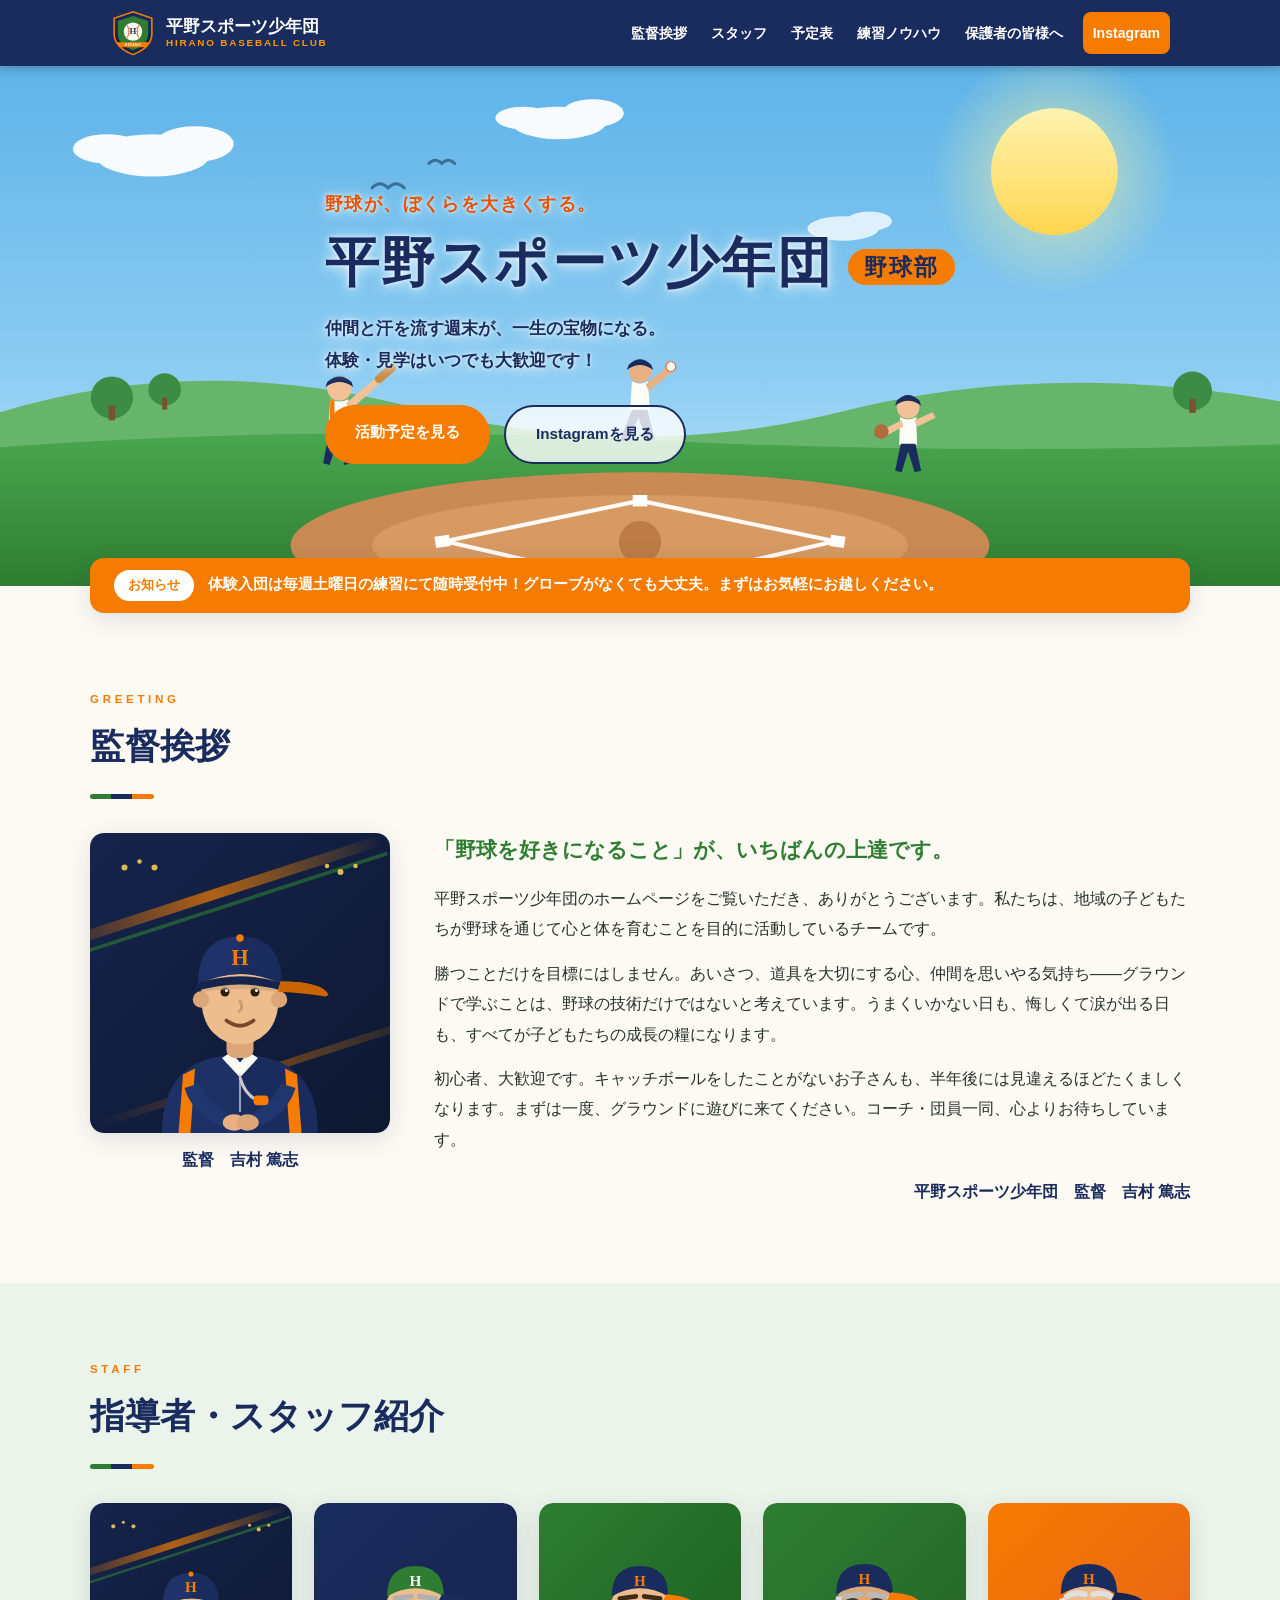
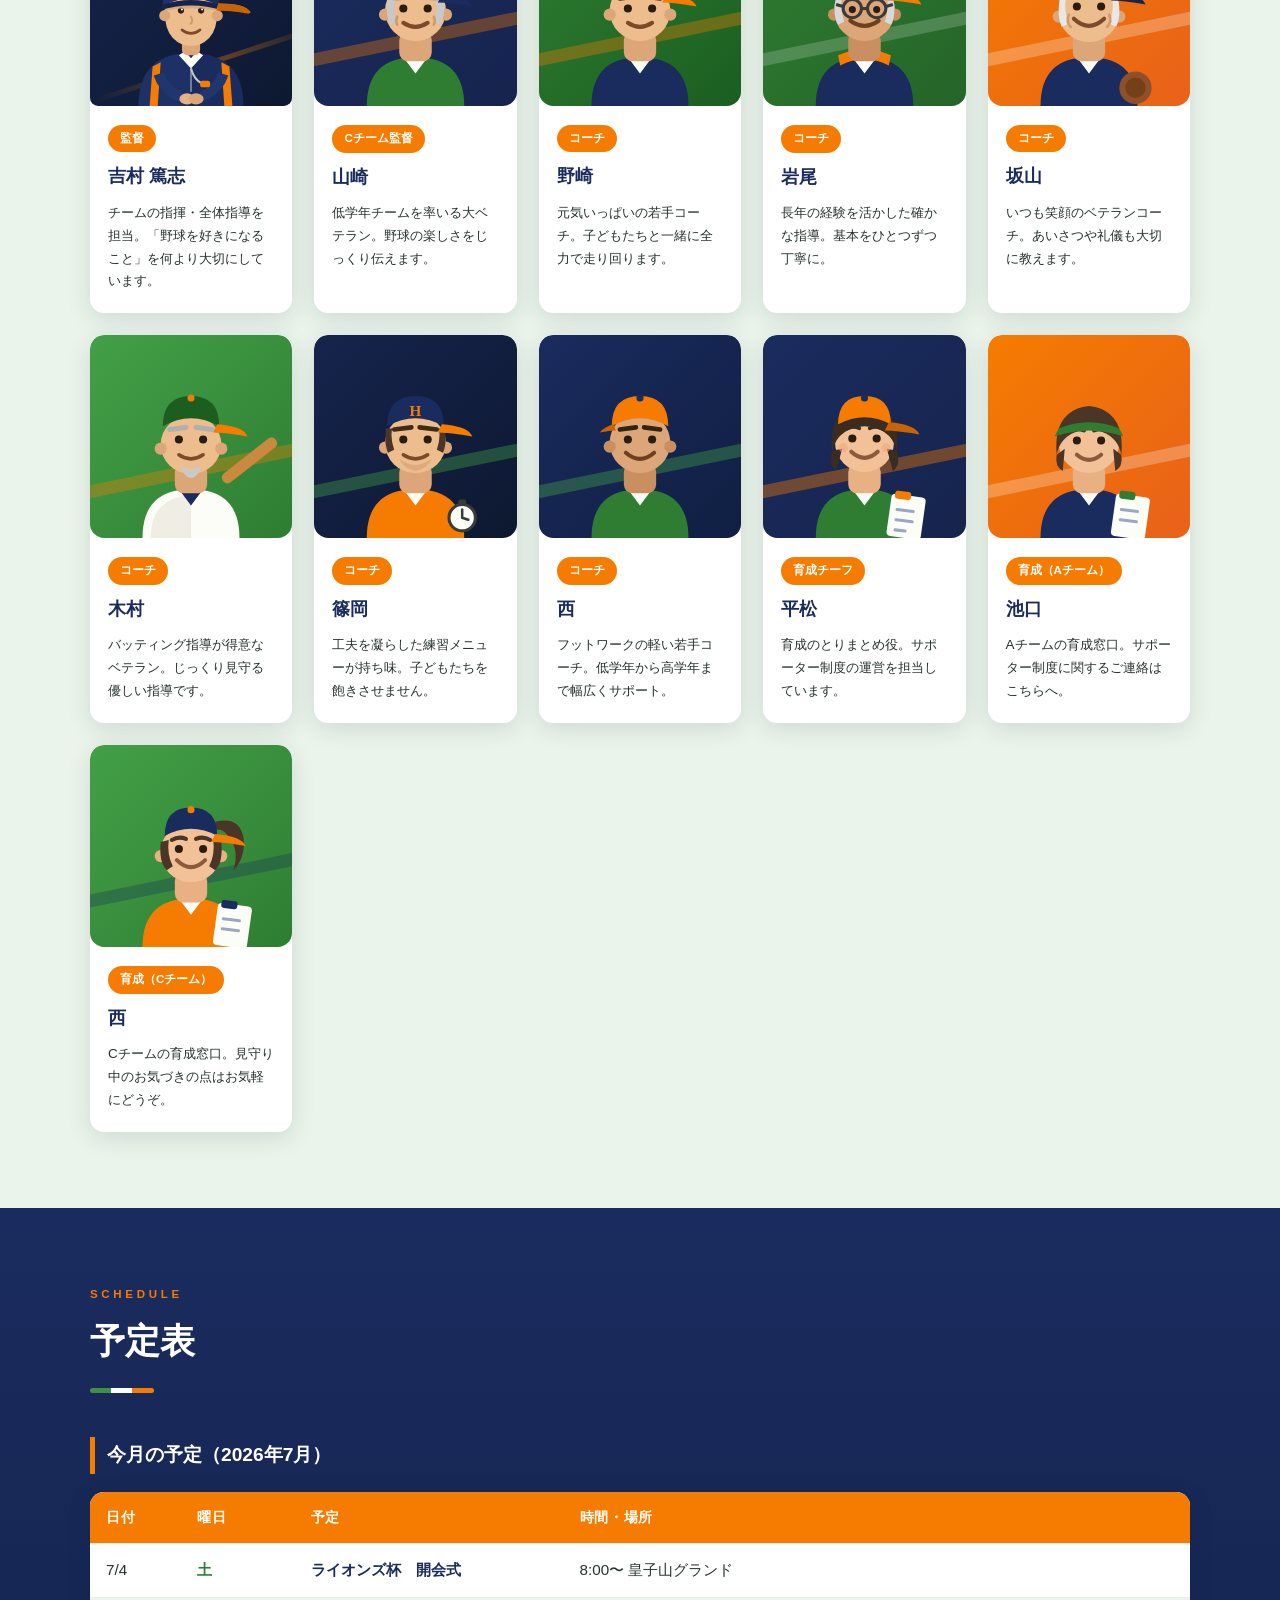
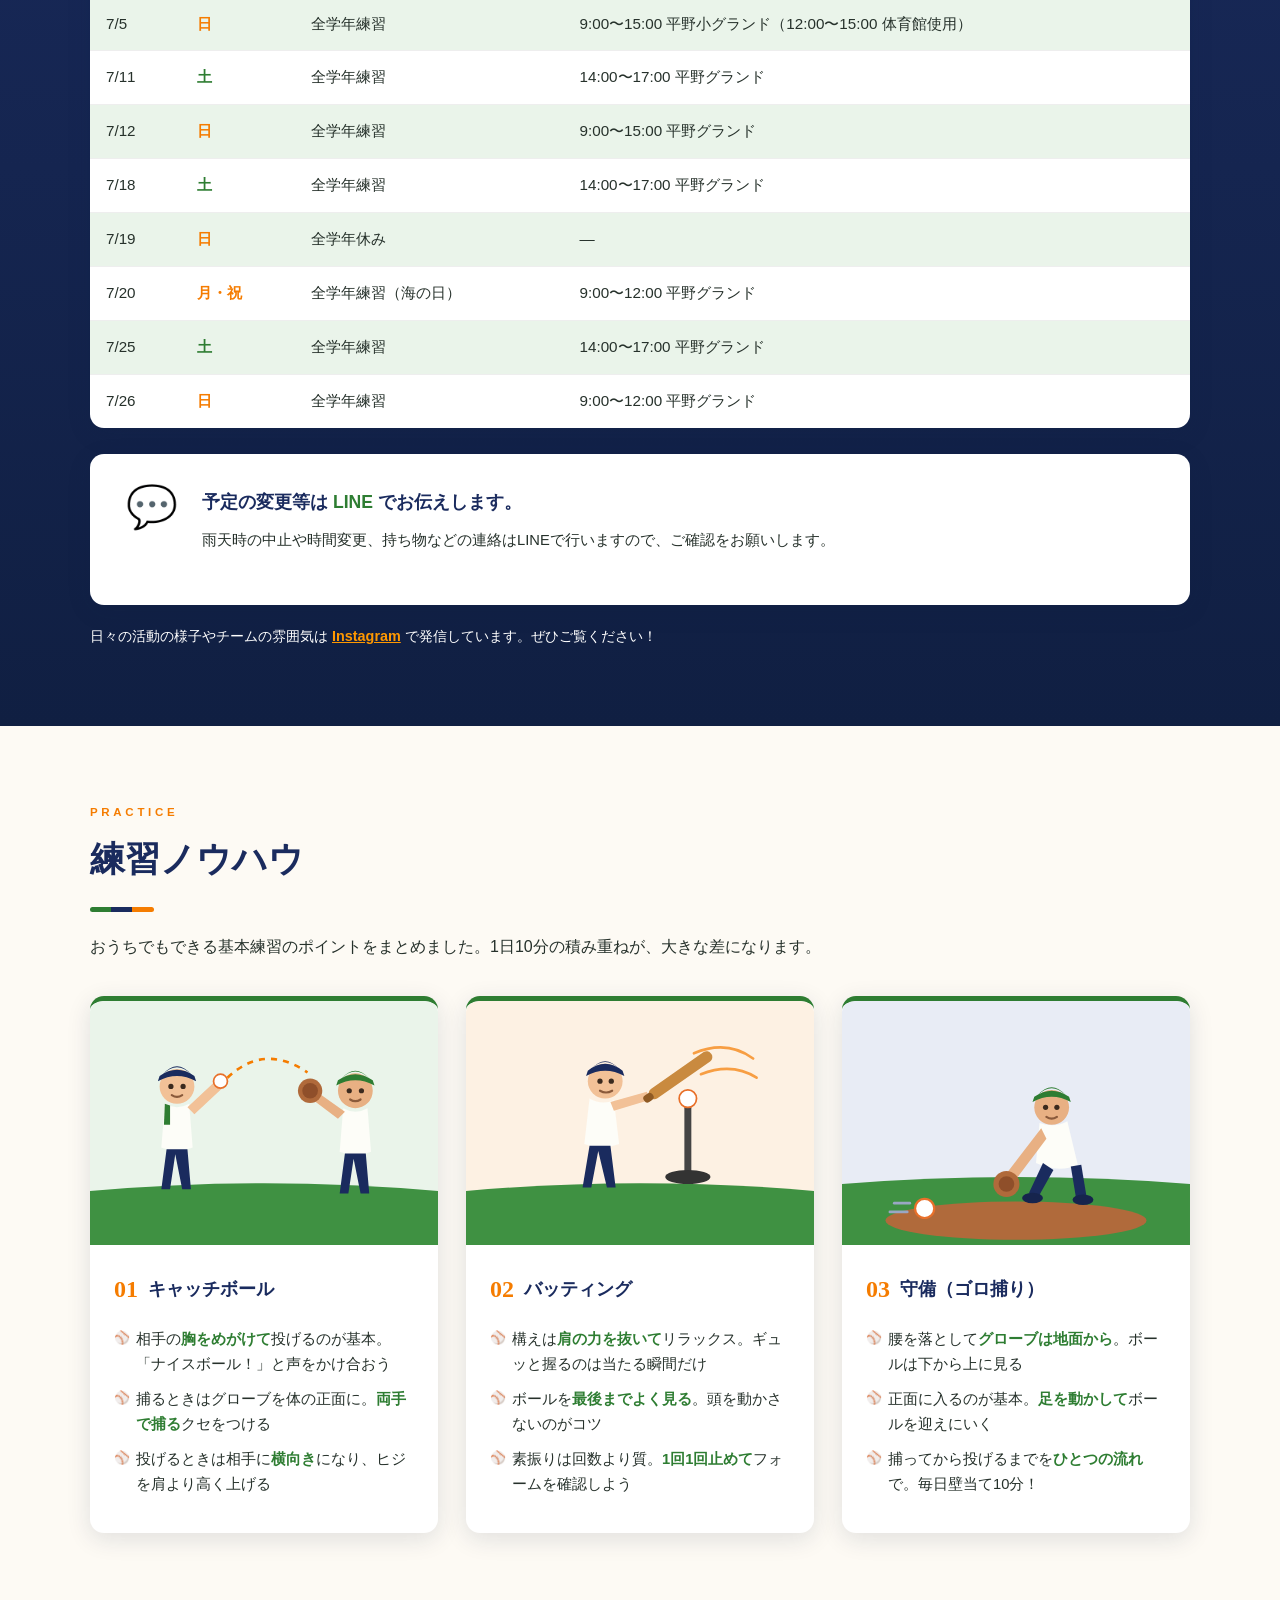
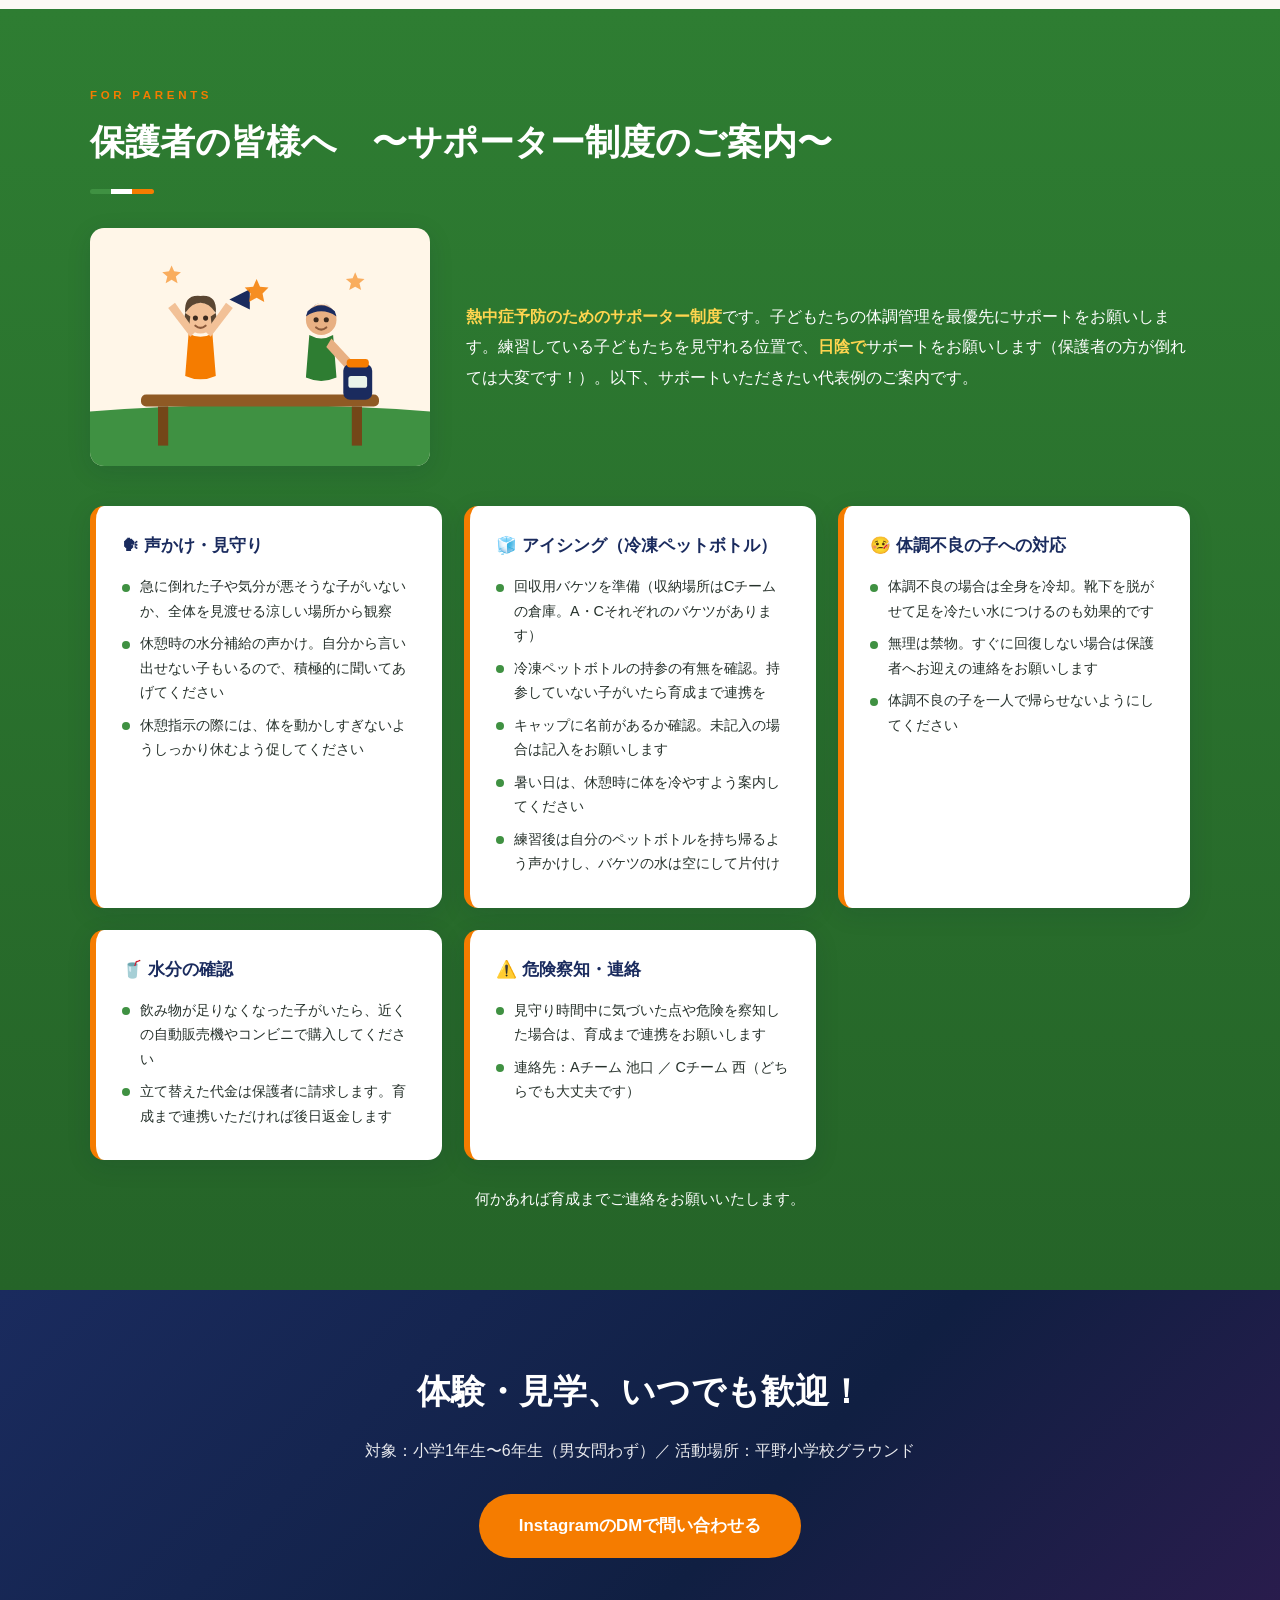
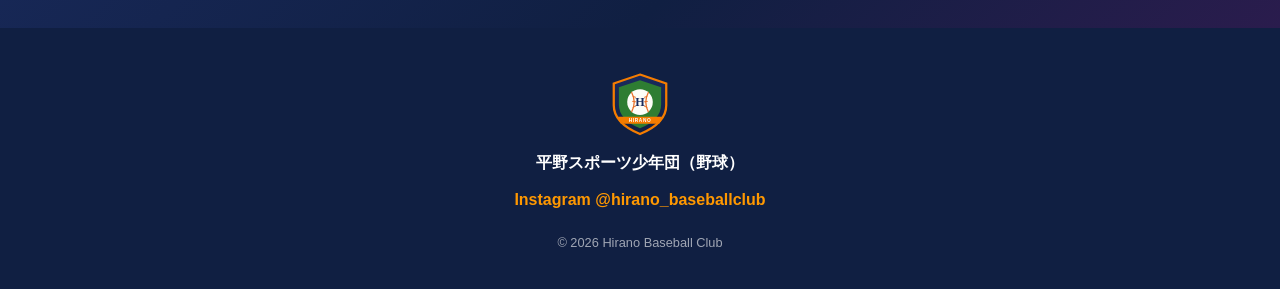
==== index.html @ 1529d18d "Add files via upload" ====
<!DOCTYPE html>
<html lang="ja">
<head>
<meta charset="UTF-8">
<meta name="viewport" content="width=device-width, initial-scale=1.0">
<title>平野スポーツ少年団（野球） | 公式サイト</title>
<meta name="description" content="平野スポーツ少年団（野球）の公式サイト。監督挨拶、活動予定表、練習ノウハウ、保護者向け案内を掲載しています。">
<link rel="icon" href="images/logo.svg" type="image/svg+xml">
<link rel="stylesheet" href="style.css">
</head>
<body>

<header class="site-header">
  <div class="header-inner">
    <a href="#top" class="brand">
      <img src="images/logo.svg" alt="平野スポーツ少年団エンブレム" class="brand-logo">
      <span class="brand-name">平野スポーツ少年団<small>HIRANO BASEBALL CLUB</small></span>
    </a>
    <nav class="global-nav" id="globalNav">
      <a href="#greeting">監督挨拶</a>
      <a href="#staff">スタッフ</a>
      <a href="#schedule">予定表</a>
      <a href="#practice">練習ノウハウ</a>
      <a href="#parents">保護者の皆様へ</a>
      <a href="https://www.instagram.com/hirano_baseballclub/" target="_blank" rel="noopener" class="nav-insta">Instagram</a>
    </nav>
    <button class="nav-toggle" id="navToggle" aria-label="メニューを開く">
      <span></span><span></span><span></span>
    </button>
  </div>
</header>

<main id="top">

  <!-- ヒーロー -->
  <section class="hero">
    <img src="images/hero.svg" alt="夕暮れのグラウンドで野球をする子どもたち" class="hero-img">
    <div class="hero-overlay">
      <p class="hero-catch">野球が、ぼくらを大きくする。</p>
      <h1 class="hero-title">平野スポーツ少年団<span>野球部</span></h1>
      <p class="hero-sub">仲間と汗を流す週末が、一生の宝物になる。<br>体験・見学はいつでも大歓迎です！</p>
      <div class="hero-buttons">
        <a href="#schedule" class="btn btn-orange">活動予定を見る</a>
        <a href="https://www.instagram.com/hirano_baseballclub/" target="_blank" rel="noopener" class="btn btn-ghost">Instagramを見る</a>
      </div>
    </div>
  </section>

  <!-- お知らせバー -->
  <div class="news-bar">
    <span class="news-label">お知らせ</span>
    <p>体験入団は毎週土曜日の練習にて随時受付中！グローブがなくても大丈夫。まずはお気軽にお越しください。</p>
  </div>

  <!-- 監督挨拶 -->
  <section class="section" id="greeting">
    <div class="section-inner">
      <h2 class="section-title"><span class="title-en">GREETING</span>監督挨拶</h2>
      <div class="greeting-grid">
        <figure class="greeting-photo">
          <img src="images/coach.svg" alt="吉村監督のイラスト">
          <figcaption>監督　吉村 篤志</figcaption>
        </figure>
        <div class="greeting-text">
          <p class="greeting-lead">「野球を好きになること」が、いちばんの上達です。</p>
          <p>平野スポーツ少年団のホームページをご覧いただき、ありがとうございます。私たちは、地域の子どもたちが野球を通じて心と体を育むことを目的に活動しているチームです。</p>
          <p>勝つことだけを目標にはしません。あいさつ、道具を大切にする心、仲間を思いやる気持ち——グラウンドで学ぶことは、野球の技術だけではないと考えています。うまくいかない日も、悔しくて涙が出る日も、すべてが子どもたちの成長の糧になります。</p>
          <p>初心者、大歓迎です。キャッチボールをしたことがないお子さんも、半年後には見違えるほどたくましくなります。まずは一度、グラウンドに遊びに来てください。コーチ・団員一同、心よりお待ちしています。</p>
          <p class="greeting-sign">平野スポーツ少年団　監督　吉村 篤志</p>
        </div>
      </div>
    </div>
  </section>

  <!-- 指導者・スタッフ紹介 -->
  <section class="section section-staff" id="staff">
    <div class="section-inner">
      <h2 class="section-title"><span class="title-en">STAFF</span>指導者・スタッフ紹介</h2>
      <div class="staff-grid">
        <article class="staff-card">
          <img src="images/coach.svg" alt="吉村監督のイラスト">
          <div class="staff-body">
            <span class="staff-role">監督</span>
            <h3>吉村 篤志</h3>
            <p>チームの指揮・全体指導を担当。「野球を好きになること」を何より大切にしています。</p>
          </div>
        </article>
        <article class="staff-card">
          <img src="images/staff-e.svg" alt="山崎Cチーム監督のイラスト">
          <div class="staff-body">
            <span class="staff-role">Cチーム監督</span>
            <h3>山崎</h3>
            <p>低学年チームを率いる大ベテラン。野球の楽しさをじっくり伝えます。</p>
          </div>
        </article>
        <article class="staff-card">
          <img src="images/staff-a.svg" alt="野崎コーチのイラスト">
          <div class="staff-body">
            <span class="staff-role">コーチ</span>
            <h3>野崎</h3>
            <p>元気いっぱいの若手コーチ。子どもたちと一緒に全力で走り回ります。</p>
          </div>
        </article>
        <article class="staff-card">
          <img src="images/staff-f.svg" alt="岩尾コーチのイラスト">
          <div class="staff-body">
            <span class="staff-role">コーチ</span>
            <h3>岩尾</h3>
            <p>長年の経験を活かした確かな指導。基本をひとつずつ丁寧に。</p>
          </div>
        </article>
        <article class="staff-card">
          <img src="images/staff-h.svg" alt="坂山コーチのイラスト">
          <div class="staff-body">
            <span class="staff-role">コーチ</span>
            <h3>坂山</h3>
            <p>いつも笑顔のベテランコーチ。あいさつや礼儀も大切に教えます。</p>
          </div>
        </article>
        <article class="staff-card">
          <img src="images/staff-i.svg" alt="木村コーチのイラスト">
          <div class="staff-body">
            <span class="staff-role">コーチ</span>
            <h3>木村</h3>
            <p>バッティング指導が得意なベテラン。じっくり見守る優しい指導です。</p>
          </div>
        </article>
        <article class="staff-card">
          <img src="images/staff-j.svg" alt="篠岡コーチのイラスト">
          <div class="staff-body">
            <span class="staff-role">コーチ</span>
            <h3>篠岡</h3>
            <p>工夫を凝らした練習メニューが持ち味。子どもたちを飽きさせません。</p>
          </div>
        </article>
        <article class="staff-card">
          <img src="images/staff-b.svg" alt="西コーチのイラスト">
          <div class="staff-body">
            <span class="staff-role">コーチ</span>
            <h3>西</h3>
            <p>フットワークの軽い若手コーチ。低学年から高学年まで幅広くサポート。</p>
          </div>
        </article>
        <article class="staff-card">
          <img src="images/staff-k.svg" alt="平松育成チーフのイラスト">
          <div class="staff-body">
            <span class="staff-role">育成チーフ</span>
            <h3>平松</h3>
            <p>育成のとりまとめ役。サポーター制度の運営を担当しています。</p>
          </div>
        </article>
        <article class="staff-card">
          <img src="images/staff-c.svg" alt="池口育成担当のイラスト">
          <div class="staff-body">
            <span class="staff-role">育成（Aチーム）</span>
            <h3>池口</h3>
            <p>Aチームの育成窓口。サポーター制度に関するご連絡はこちらへ。</p>
          </div>
        </article>
        <article class="staff-card">
          <img src="images/staff-g.svg" alt="西育成担当のイラスト">
          <div class="staff-body">
            <span class="staff-role">育成（Cチーム）</span>
            <h3>西</h3>
            <p>Cチームの育成窓口。見守り中のお気づきの点はお気軽にどうぞ。</p>
          </div>
        </article>
      </div>
    </div>
  </section>

  <!-- 予定表 -->
  <section class="section section-navy" id="schedule">
    <div class="section-inner">
      <h2 class="section-title light"><span class="title-en">SCHEDULE</span>予定表</h2>

      <h3 class="month-title">今月の予定（2026年7月）</h3>
      <div class="table-wrap">
        <table class="schedule-table">
          <thead>
            <tr><th>日付</th><th>曜日</th><th>予定</th><th>時間・場所</th></tr>
          </thead>
          <tbody>
            <tr><td>7/4</td><td class="sat">土</td><td class="event">ライオンズ杯　開会式</td><td>8:00〜 皇子山グランド</td></tr>
            <tr><td>7/5</td><td class="sun">日</td><td>全学年練習</td><td>9:00〜15:00 平野小グランド（12:00〜15:00 体育館使用）</td></tr>
            <tr><td>7/11</td><td class="sat">土</td><td>全学年練習</td><td>14:00〜17:00 平野グランド</td></tr>
            <tr><td>7/12</td><td class="sun">日</td><td>全学年練習</td><td>9:00〜15:00 平野グランド</td></tr>
            <tr><td>7/18</td><td class="sat">土</td><td>全学年練習</td><td>14:00〜17:00 平野グランド</td></tr>
            <tr><td>7/19</td><td class="sun">日</td><td>全学年休み</td><td>—</td></tr>
            <tr><td>7/20</td><td class="sun">月・祝</td><td>全学年練習（海の日）</td><td>9:00〜12:00 平野グランド</td></tr>
            <tr><td>7/25</td><td class="sat">土</td><td>全学年練習</td><td>14:00〜17:00 平野グランド</td></tr>
            <tr><td>7/26</td><td class="sun">日</td><td>全学年練習</td><td>9:00〜12:00 平野グランド</td></tr>
          </tbody>
        </table>
      </div>
      <div class="timetree-card">
        <div class="timetree-icon">💬</div>
        <div class="timetree-body">
          <p class="timetree-lead">予定の変更等は <strong>LINE</strong> でお伝えします。</p>
          <p class="timetree-text">雨天時の中止や時間変更、持ち物などの連絡はLINEで行いますので、ご確認をお願いします。</p>
        </div>
      </div>
      <p class="schedule-note">日々の活動の様子やチームの雰囲気は <a href="https://www.instagram.com/hirano_baseballclub/" target="_blank" rel="noopener">Instagram</a> で発信しています。ぜひご覧ください！</p>
    </div>
  </section>

  <!-- 練習ノウハウ -->
  <section class="section" id="practice">
    <div class="section-inner">
      <h2 class="section-title"><span class="title-en">PRACTICE</span>練習ノウハウ</h2>
      <p class="section-lead">おうちでもできる基本練習のポイントをまとめました。1日10分の積み重ねが、大きな差になります。</p>
      <div class="practice-grid">
        <article class="practice-card">
          <img src="images/practice-catch.svg" alt="キャッチボールをする子どもたちのイラスト">
          <div class="practice-body">
            <h3><span class="num">01</span>キャッチボール</h3>
            <ul>
              <li>相手の<strong>胸をめがけて</strong>投げるのが基本。「ナイスボール！」と声をかけ合おう</li>
              <li>捕るときはグローブを体の正面に。<strong>両手で捕る</strong>クセをつける</li>
              <li>投げるときは相手に<strong>横向き</strong>になり、ヒジを肩より高く上げる</li>
            </ul>
          </div>
        </article>
        <article class="practice-card">
          <img src="images/practice-batting.svg" alt="ティーバッティングをする子どものイラスト">
          <div class="practice-body">
            <h3><span class="num">02</span>バッティング</h3>
            <ul>
              <li>構えは<strong>肩の力を抜いて</strong>リラックス。ギュッと握るのは当たる瞬間だけ</li>
              <li>ボールを<strong>最後までよく見る</strong>。頭を動かさないのがコツ</li>
              <li>素振りは回数より質。<strong>1回1回止めて</strong>フォームを確認しよう</li>
            </ul>
          </div>
        </article>
        <article class="practice-card">
          <img src="images/practice-fielding.svg" alt="ゴロを捕る子どものイラスト">
          <div class="practice-body">
            <h3><span class="num">03</span>守備（ゴロ捕り）</h3>
            <ul>
              <li>腰を落として<strong>グローブは地面から</strong>。ボールは下から上に見る</li>
              <li>正面に入るのが基本。<strong>足を動かして</strong>ボールを迎えにいく</li>
              <li>捕ってから投げるまでを<strong>ひとつの流れ</strong>で。毎日壁当て10分！</li>
            </ul>
          </div>
        </article>
      </div>
    </div>
  </section>

  <!-- 保護者の皆様へ -->
  <section class="section section-green" id="parents">
    <div class="section-inner">
      <h2 class="section-title light"><span class="title-en">FOR PARENTS</span>保護者の皆様へ　〜サポーター制度のご案内〜</h2>
      <div class="parents-intro">
        <img src="images/parents.svg" alt="見守りサポートをする保護者のイラスト" class="parents-img">
        <p><strong>熱中症予防のためのサポーター制度</strong>です。子どもたちの体調管理を最優先にサポートをお願いします。練習している子どもたちを見守れる位置で、<strong>日陰で</strong>サポートをお願いします（保護者の方が倒れては大変です！）。以下、サポートいただきたい代表例のご案内です。</p>
      </div>
      <div class="duty-grid">
        <div class="duty-card">
          <h3>🗣 声かけ・見守り</h3>
          <ul>
            <li>急に倒れた子や気分が悪そうな子がいないか、全体を見渡せる涼しい場所から観察</li>
            <li>休憩時の水分補給の声かけ。自分から言い出せない子もいるので、積極的に聞いてあげてください</li>
            <li>休憩指示の際には、体を動かしすぎないようしっかり休むよう促してください</li>
          </ul>
        </div>
        <div class="duty-card">
          <h3>🧊 アイシング（冷凍ペットボトル）</h3>
          <ul>
            <li>回収用バケツを準備（収納場所はCチームの倉庫。A・Cそれぞれのバケツがあります）</li>
            <li>冷凍ペットボトルの持参の有無を確認。持参していない子がいたら育成まで連携を</li>
            <li>キャップに名前があるか確認。未記入の場合は記入をお願いします</li>
            <li>暑い日は、休憩時に体を冷やすよう案内してください</li>
            <li>練習後は自分のペットボトルを持ち帰るよう声かけし、バケツの水は空にして片付け</li>
          </ul>
        </div>
        <div class="duty-card">
          <h3>🤒 体調不良の子への対応</h3>
          <ul>
            <li>体調不良の場合は全身を冷却。靴下を脱がせて足を冷たい水につけるのも効果的です</li>
            <li>無理は禁物。すぐに回復しない場合は保護者へお迎えの連絡をお願いします</li>
            <li>体調不良の子を一人で帰らせないようにしてください</li>
          </ul>
        </div>
        <div class="duty-card">
          <h3>🥤 水分の確認</h3>
          <ul>
            <li>飲み物が足りなくなった子がいたら、近くの自動販売機やコンビニで購入してください</li>
            <li>立て替えた代金は保護者に請求します。育成まで連携いただければ後日返金します</li>
          </ul>
        </div>
        <div class="duty-card">
          <h3>⚠️ 危険察知・連絡</h3>
          <ul>
            <li>見守り時間中に気づいた点や危険を察知した場合は、育成まで連携をお願いします</li>
            <li>連絡先：Aチーム 池口 ／ Cチーム 西（どちらでも大丈夫です）</li>
          </ul>
        </div>
      </div>
      <p class="parents-note">何かあれば育成までご連絡をお願いいたします。</p>
    </div>
  </section>

  <!-- 入団案内CTA -->
  <section class="cta">
    <h2>体験・見学、いつでも歓迎！</h2>
    <p>対象：小学1年生〜6年生（男女問わず）／ 活動場所：平野小学校グラウンド</p>
    <a href="https://www.instagram.com/hirano_baseballclub/" target="_blank" rel="noopener" class="btn btn-orange btn-large">InstagramのDMで問い合わせる</a>
  </section>

</main>

<footer class="site-footer">
  <img src="images/logo.svg" alt="" class="footer-logo">
  <p class="footer-name">平野スポーツ少年団（野球）</p>
  <p><a href="https://www.instagram.com/hirano_baseballclub/" target="_blank" rel="noopener">Instagram @hirano_baseballclub</a></p>
  <p class="copyright">© 2026 Hirano Baseball Club</p>
</footer>

<script>
  const toggle = document.getElementById('navToggle');
  const nav = document.getElementById('globalNav');
  toggle.addEventListener('click', () => {
    nav.classList.toggle('open');
    toggle.classList.toggle('open');
  });
  nav.querySelectorAll('a').forEach(a =>
    a.addEventListener('click', () => {
      nav.classList.remove('open');
      toggle.classList.remove('open');
    })
  );
</script>
</body>
</html>
---- style.css ----
/* ===== 平野スポーツ少年団 公式サイト =====
   テーマカラー: 緑 #2e7d32 / 紺 #1a2b5e / オレンジ #f57c00 */

:root {
  --green: #2e7d32;
  --green-light: #3f9142;
  --green-pale: #eaf4ea;
  --navy: #1a2b5e;
  --navy-dark: #101f42;
  --orange: #f57c00;
  --orange-light: #ff9800;
  --cream: #fdfaf4;
  --text: #26312b;
  --radius: 14px;
  --shadow: 0 6px 24px rgba(16, 31, 66, 0.12);
}

* { margin: 0; padding: 0; box-sizing: border-box; }

html { scroll-behavior: smooth; scroll-padding-top: 76px; }

body {
  font-family: "Hiragino Kaku Gothic ProN", "Hiragino Sans", "Yu Gothic", "Noto Sans JP", sans-serif;
  color: var(--text);
  background: var(--cream);
  line-height: 1.9;
}

img { max-width: 100%; display: block; }

/* ===== ヘッダー ===== */
.site-header {
  position: sticky;
  top: 0;
  z-index: 100;
  background: var(--navy);
  box-shadow: 0 2px 10px rgba(0,0,0,0.25);
}

.header-inner {
  max-width: 1100px;
  margin: 0 auto;
  padding: 10px 20px;
  display: flex;
  align-items: center;
  justify-content: space-between;
  gap: 16px;
}

.brand {
  display: flex;
  align-items: center;
  gap: 10px;
  text-decoration: none;
  color: #fff;
}

.brand-logo { width: 46px; height: 46px; }

.brand-name {
  font-weight: 700;
  font-size: 1.05rem;
  line-height: 1.3;
  display: flex;
  flex-direction: column;
}

.brand-name small {
  font-size: 0.62rem;
  letter-spacing: 0.18em;
  color: var(--orange-light);
  font-weight: 600;
}

.global-nav {
  display: flex;
  align-items: center;
  gap: 4px;
}

.global-nav a {
  color: #fff;
  text-decoration: none;
  font-size: 0.88rem;
  font-weight: 600;
  padding: 8px 10px;
  border-radius: 8px;
  transition: background 0.2s;
  white-space: nowrap;
}

.global-nav a:hover { background: rgba(255,255,255,0.14); }

.global-nav .nav-insta {
  background: var(--orange);
  margin-left: 6px;
}

.global-nav .nav-insta:hover { background: var(--orange-light); }

.nav-toggle {
  display: none;
  flex-direction: column;
  justify-content: center;
  gap: 5px;
  width: 42px;
  height: 42px;
  background: none;
  border: none;
  cursor: pointer;
}

.nav-toggle span {
  display: block;
  height: 3px;
  margin: 0 8px;
  background: #fff;
  border-radius: 2px;
  transition: transform 0.25s, opacity 0.25s;
}

.nav-toggle.open span:nth-child(1) { transform: translateY(8px) rotate(45deg); }
.nav-toggle.open span:nth-child(2) { opacity: 0; }
.nav-toggle.open span:nth-child(3) { transform: translateY(-8px) rotate(-45deg); }

/* ===== ヒーロー ===== */
.hero {
  position: relative;
  min-height: 520px;
  overflow: hidden;
  display: flex;
  align-items: center;
}

.hero-img {
  position: absolute;
  inset: 0;
  width: 100%;
  height: 100%;
  object-fit: cover;
}

.hero-overlay {
  position: relative;
  z-index: 1;
  max-width: 1100px;
  margin: 0 auto;
  padding: 70px 24px;
  color: var(--navy);
  text-shadow: 0 2px 14px rgba(255,255,255,0.85), 0 0 4px rgba(255,255,255,0.9);
}

.hero-catch {
  font-size: 1.1rem;
  font-weight: 700;
  color: #e65100;
  letter-spacing: 0.08em;
  margin-bottom: 8px;
}

.hero-title {
  font-size: clamp(2rem, 5.5vw, 3.4rem);
  font-weight: 800;
  letter-spacing: 0.04em;
  line-height: 1.25;
}

.hero-title span {
  display: inline-block;
  background: var(--orange);
  font-size: 0.42em;
  padding: 4px 16px;
  border-radius: 999px;
  vertical-align: middle;
  margin-left: 14px;
  text-shadow: none;
}

.hero-sub { margin-top: 16px; font-size: 1.05rem; font-weight: 600; }

.hero-buttons { margin-top: 28px; display: flex; gap: 14px; flex-wrap: wrap; }

/* ===== ボタン ===== */
.btn {
  display: inline-block;
  padding: 13px 30px;
  border-radius: 999px;
  font-weight: 700;
  text-decoration: none;
  font-size: 0.95rem;
  transition: transform 0.15s, box-shadow 0.15s, background 0.2s;
  text-shadow: none;
}

.btn:hover { transform: translateY(-2px); box-shadow: 0 6px 18px rgba(0,0,0,0.25); }

.btn-orange { background: var(--orange); color: #fff; }
.btn-orange:hover { background: var(--orange-light); }

.btn-ghost {
  background: rgba(255,255,255,0.8);
  color: var(--navy);
  border: 2px solid var(--navy);
}

.btn-large { font-size: 1.05rem; padding: 16px 40px; }

/* ===== お知らせバー ===== */
.news-bar {
  background: var(--orange);
  color: #fff;
  display: flex;
  align-items: center;
  gap: 14px;
  padding: 12px 24px;
  max-width: 1100px;
  margin: -28px auto 0;
  position: relative;
  z-index: 2;
  border-radius: var(--radius);
  box-shadow: var(--shadow);
  font-weight: 600;
  font-size: 0.92rem;
}

.news-label {
  flex-shrink: 0;
  background: #fff;
  color: var(--orange);
  font-weight: 800;
  padding: 3px 14px;
  border-radius: 999px;
  font-size: 0.82rem;
}

/* ===== セクション共通 ===== */
.section { padding: 76px 24px; }

.section-inner { max-width: 1100px; margin: 0 auto; }

.section-navy {
  background: linear-gradient(180deg, var(--navy) 0%, var(--navy-dark) 100%);
  color: #fff;
}

.section-green {
  background: linear-gradient(180deg, var(--green) 0%, #256428 100%);
  color: #fff;
}

.section-title {
  font-size: clamp(1.6rem, 3.5vw, 2.2rem);
  font-weight: 800;
  color: var(--navy);
  margin-bottom: 34px;
  display: flex;
  flex-direction: column;
  gap: 2px;
}

.section-title.light { color: #fff; }

.title-en {
  font-size: 0.72rem;
  letter-spacing: 0.32em;
  color: var(--orange);
  font-weight: 700;
}

.section-title::after {
  content: "";
  width: 64px;
  height: 5px;
  border-radius: 3px;
  background: linear-gradient(90deg, var(--green) 0 33%, var(--navy) 33% 66%, var(--orange) 66%);
  margin-top: 12px;
}

.section-title.light::after {
  background: linear-gradient(90deg, var(--green-light) 0 33%, #fff 33% 66%, var(--orange) 66%);
}

.section-lead { margin: -14px 0 34px; font-size: 1rem; }

/* ===== 監督挨拶 ===== */
.greeting-grid {
  display: grid;
  grid-template-columns: 300px 1fr;
  gap: 44px;
  align-items: start;
}

.greeting-photo img {
  border-radius: var(--radius);
  box-shadow: var(--shadow);
}

.greeting-photo figcaption {
  text-align: center;
  margin-top: 12px;
  font-weight: 700;
  color: var(--navy);
}

.greeting-lead {
  font-size: 1.3rem;
  font-weight: 800;
  color: var(--green);
  margin-bottom: 18px;
  line-height: 1.6;
}

.greeting-text p + p { margin-top: 14px; }

.greeting-sign {
  text-align: right;
  font-weight: 700;
  color: var(--navy);
  margin-top: 22px !important;
}

/* ===== 指導者・スタッフ紹介 ===== */
.section-staff { background: var(--green-pale); }

.staff-grid {
  display: grid;
  grid-template-columns: repeat(auto-fit, minmax(200px, 1fr));
  gap: 22px;
}

.staff-card {
  background: #fff;
  border-radius: var(--radius);
  overflow: hidden;
  box-shadow: var(--shadow);
  transition: transform 0.2s;
}

.staff-card:hover { transform: translateY(-5px); }

.staff-card img { width: 100%; aspect-ratio: 1; object-fit: cover; }

.staff-body { padding: 16px 18px 20px; }

.staff-role {
  display: inline-block;
  background: var(--orange);
  color: #fff;
  font-size: 0.72rem;
  font-weight: 800;
  padding: 3px 12px;
  border-radius: 999px;
  margin-bottom: 8px;
}

.staff-body h3 {
  font-size: 1.1rem;
  font-weight: 800;
  color: var(--navy);
  margin-bottom: 8px;
}

.staff-body p { font-size: 0.84rem; line-height: 1.7; }

/* ===== 予定表 ===== */
.schedule-regular h3, .month-title {
  font-size: 1.2rem;
  font-weight: 800;
  margin-bottom: 18px;
  border-left: 5px solid var(--orange);
  padding-left: 12px;
}

.month-title { margin-top: 44px; }

.regular-cards { display: flex; gap: 20px; flex-wrap: wrap; }

.regular-card {
  background: rgba(255,255,255,0.08);
  border: 1px solid rgba(255,255,255,0.22);
  border-radius: var(--radius);
  padding: 20px 26px;
  display: flex;
  align-items: center;
  gap: 18px;
  flex: 1;
  min-width: 260px;
}

.day-badge {
  width: 52px;
  height: 52px;
  border-radius: 50%;
  display: grid;
  place-items: center;
  font-size: 1.4rem;
  font-weight: 800;
  flex-shrink: 0;
}

.day-badge.sat { background: var(--green-light); color: #fff; }
.day-badge.sun { background: var(--orange); color: #fff; }

.regular-time { font-size: 1.15rem; font-weight: 800; }
.regular-place { font-size: 0.88rem; opacity: 0.85; }

.regular-note { margin-top: 14px; font-size: 0.85rem; opacity: 0.8; }

.timetree-card {
  background: #fff;
  color: var(--text);
  border-radius: var(--radius);
  box-shadow: var(--shadow);
  padding: 32px 36px;
  display: flex;
  gap: 24px;
  align-items: flex-start;
}

.timetree-icon {
  font-size: 2.6rem;
  line-height: 1;
  flex-shrink: 0;
}

.timetree-lead { font-size: 1.1rem; font-weight: 800; color: var(--navy); margin-bottom: 8px; }
.timetree-lead strong { color: var(--green); }
.timetree-text { font-size: 0.92rem; margin-bottom: 18px; }
.timetree-card { margin-top: 26px; }

.table-wrap { overflow-x: auto; border-radius: var(--radius); box-shadow: var(--shadow); }

.schedule-table {
  width: 100%;
  border-collapse: collapse;
  background: #fff;
  color: var(--text);
  font-size: 0.95rem;
  min-width: 560px;
}

.schedule-table th {
  background: var(--orange);
  color: #fff;
  padding: 12px 16px;
  text-align: left;
  font-size: 0.88rem;
  letter-spacing: 0.05em;
}

.schedule-table td { padding: 12px 16px; border-top: 1px solid #eee; }

.schedule-table tbody tr:nth-child(even) { background: var(--green-pale); }

.schedule-table td.sat { color: var(--green); font-weight: 800; }
.schedule-table td.sun { color: var(--orange); font-weight: 800; }
.schedule-table td.event { font-weight: 800; color: var(--navy); }

.schedule-note { margin-top: 18px; font-size: 0.9rem; }
.schedule-note a { color: var(--orange-light); font-weight: 700; }

/* ===== 練習ノウハウ ===== */
.practice-grid {
  display: grid;
  grid-template-columns: repeat(auto-fit, minmax(290px, 1fr));
  gap: 28px;
}

.practice-card {
  background: #fff;
  border-radius: var(--radius);
  overflow: hidden;
  box-shadow: var(--shadow);
  transition: transform 0.2s;
  border-top: 5px solid var(--green);
}

.practice-card:hover { transform: translateY(-6px); }

.practice-body { padding: 22px 24px 26px; }

.practice-body h3 {
  font-size: 1.15rem;
  font-weight: 800;
  color: var(--navy);
  margin-bottom: 14px;
  display: flex;
  align-items: center;
  gap: 10px;
}

.practice-body .num {
  color: var(--orange);
  font-size: 1.5rem;
  font-family: Georgia, serif;
}

.practice-body ul { list-style: none; }

.practice-body li {
  position: relative;
  padding-left: 22px;
  font-size: 0.92rem;
  margin-bottom: 10px;
  line-height: 1.7;
}

.practice-body li::before {
  content: "⚾";
  position: absolute;
  left: 0;
  top: 0;
  font-size: 0.8rem;
}

.practice-body strong { color: var(--green); }

/* ===== 保護者の皆様へ ===== */
.parents-intro {
  display: grid;
  grid-template-columns: 340px 1fr;
  gap: 36px;
  align-items: center;
  margin-bottom: 40px;
}

.parents-img { border-radius: var(--radius); box-shadow: var(--shadow); }

.parents-intro p { font-size: 1rem; }
.parents-intro strong { color: #ffd54f; }

.duty-grid {
  display: grid;
  grid-template-columns: repeat(auto-fit, minmax(280px, 1fr));
  gap: 22px;
}

.duty-card {
  background: #fff;
  color: var(--text);
  border-radius: var(--radius);
  padding: 24px 26px;
  box-shadow: var(--shadow);
  border-left: 6px solid var(--orange);
}

.duty-card h3 {
  font-size: 1.05rem;
  font-weight: 800;
  color: var(--navy);
  margin-bottom: 12px;
}

.duty-card ul { list-style: none; }

.duty-card li {
  position: relative;
  padding-left: 18px;
  font-size: 0.9rem;
  margin-bottom: 8px;
  line-height: 1.7;
}

.duty-card li::before {
  content: "";
  position: absolute;
  left: 0;
  top: 0.65em;
  width: 8px;
  height: 8px;
  border-radius: 50%;
  background: var(--green-light);
}

.parents-note { margin-top: 26px; font-size: 0.92rem; text-align: center; }

/* ===== CTA ===== */
.cta {
  background: linear-gradient(135deg, var(--navy) 0%, var(--navy-dark) 60%, #2a1c4d 100%);
  color: #fff;
  text-align: center;
  padding: 70px 24px;
}

.cta h2 { font-size: clamp(1.5rem, 4vw, 2.1rem); font-weight: 800; margin-bottom: 12px; }
.cta p { margin-bottom: 28px; opacity: 0.9; }

/* ===== フッター ===== */
.site-footer {
  background: var(--navy-dark);
  color: #fff;
  text-align: center;
  padding: 44px 24px 34px;
}

.footer-logo { width: 64px; margin: 0 auto 12px; }
.footer-name { font-weight: 800; margin-bottom: 6px; }
.site-footer a { color: var(--orange-light); font-weight: 700; text-decoration: none; }
.site-footer a:hover { text-decoration: underline; }
.copyright { margin-top: 16px; font-size: 0.8rem; opacity: 0.6; }

/* ===== レスポンシブ ===== */
@media (max-width: 860px) {
  .greeting-grid { grid-template-columns: 1fr; }
  .greeting-photo { max-width: 300px; margin: 0 auto; }
  .parents-intro { grid-template-columns: 1fr; }
  .parents-img { max-width: 380px; margin: 0 auto; }
}

@media (max-width: 900px) {
  .nav-toggle { display: flex; }

  .global-nav {
    position: absolute;
    top: 100%;
    left: 0;
    right: 0;
    background: var(--navy);
    flex-direction: column;
    align-items: stretch;
    padding: 8px 16px 16px;
    display: none;
    box-shadow: 0 10px 20px rgba(0,0,0,0.3);
  }

  .global-nav.open { display: flex; }

  .global-nav a { padding: 13px 14px; border-bottom: 1px solid rgba(255,255,255,0.1); }
  .global-nav .nav-insta { margin: 10px 0 0; text-align: center; border-bottom: none; }

  .hero { min-height: 460px; }
  .news-bar { flex-direction: column; align-items: flex-start; gap: 8px; margin: 16px 16px 0; }
  .section { padding: 56px 18px; }
}

/* ===== スマホの文字を読みやすく ===== */
@media (max-width: 600px) {
  /* 基準サイズを一段大きく（remベースの文字が全体的に拡大） */
  html { font-size: 17px; }

  body { line-height: 2; }

  .hero-sub { font-size: 1.02rem; line-height: 1.9; }

  .news-bar { font-size: 0.98rem; line-height: 1.8; }

  .greeting-lead { font-size: 1.22rem; }
  .greeting-text p { font-size: 1rem; }

  .schedule-table { font-size: 1rem; }
  .schedule-table th { font-size: 0.95rem; padding: 12px 14px; }
  .schedule-table td { padding: 13px 14px; line-height: 1.7; }

  .timetree-card { padding: 24px 22px; gap: 16px; }
  .timetree-lead { font-size: 1.08rem; line-height: 1.7; }
  .timetree-text { font-size: 0.98rem; }
  .schedule-note { font-size: 0.98rem; }

  .practice-body li { font-size: 0.98rem; margin-bottom: 12px; }
  .practice-body h3 { font-size: 1.2rem; }

  .staff-body p { font-size: 0.95rem; }
  .staff-body h3 { font-size: 1.15rem; }
  .staff-role { font-size: 0.8rem; }

  .parents-intro p { font-size: 1rem; }
  .duty-card { padding: 22px 20px; }
  .duty-card h3 { font-size: 1.1rem; line-height: 1.6; }
  .duty-card li { font-size: 0.98rem; margin-bottom: 10px; }
  .parents-note { font-size: 0.98rem; }

  .cta p { font-size: 0.98rem; }
  .site-footer { font-size: 0.98rem; }
  .copyright { font-size: 0.85rem; }
}
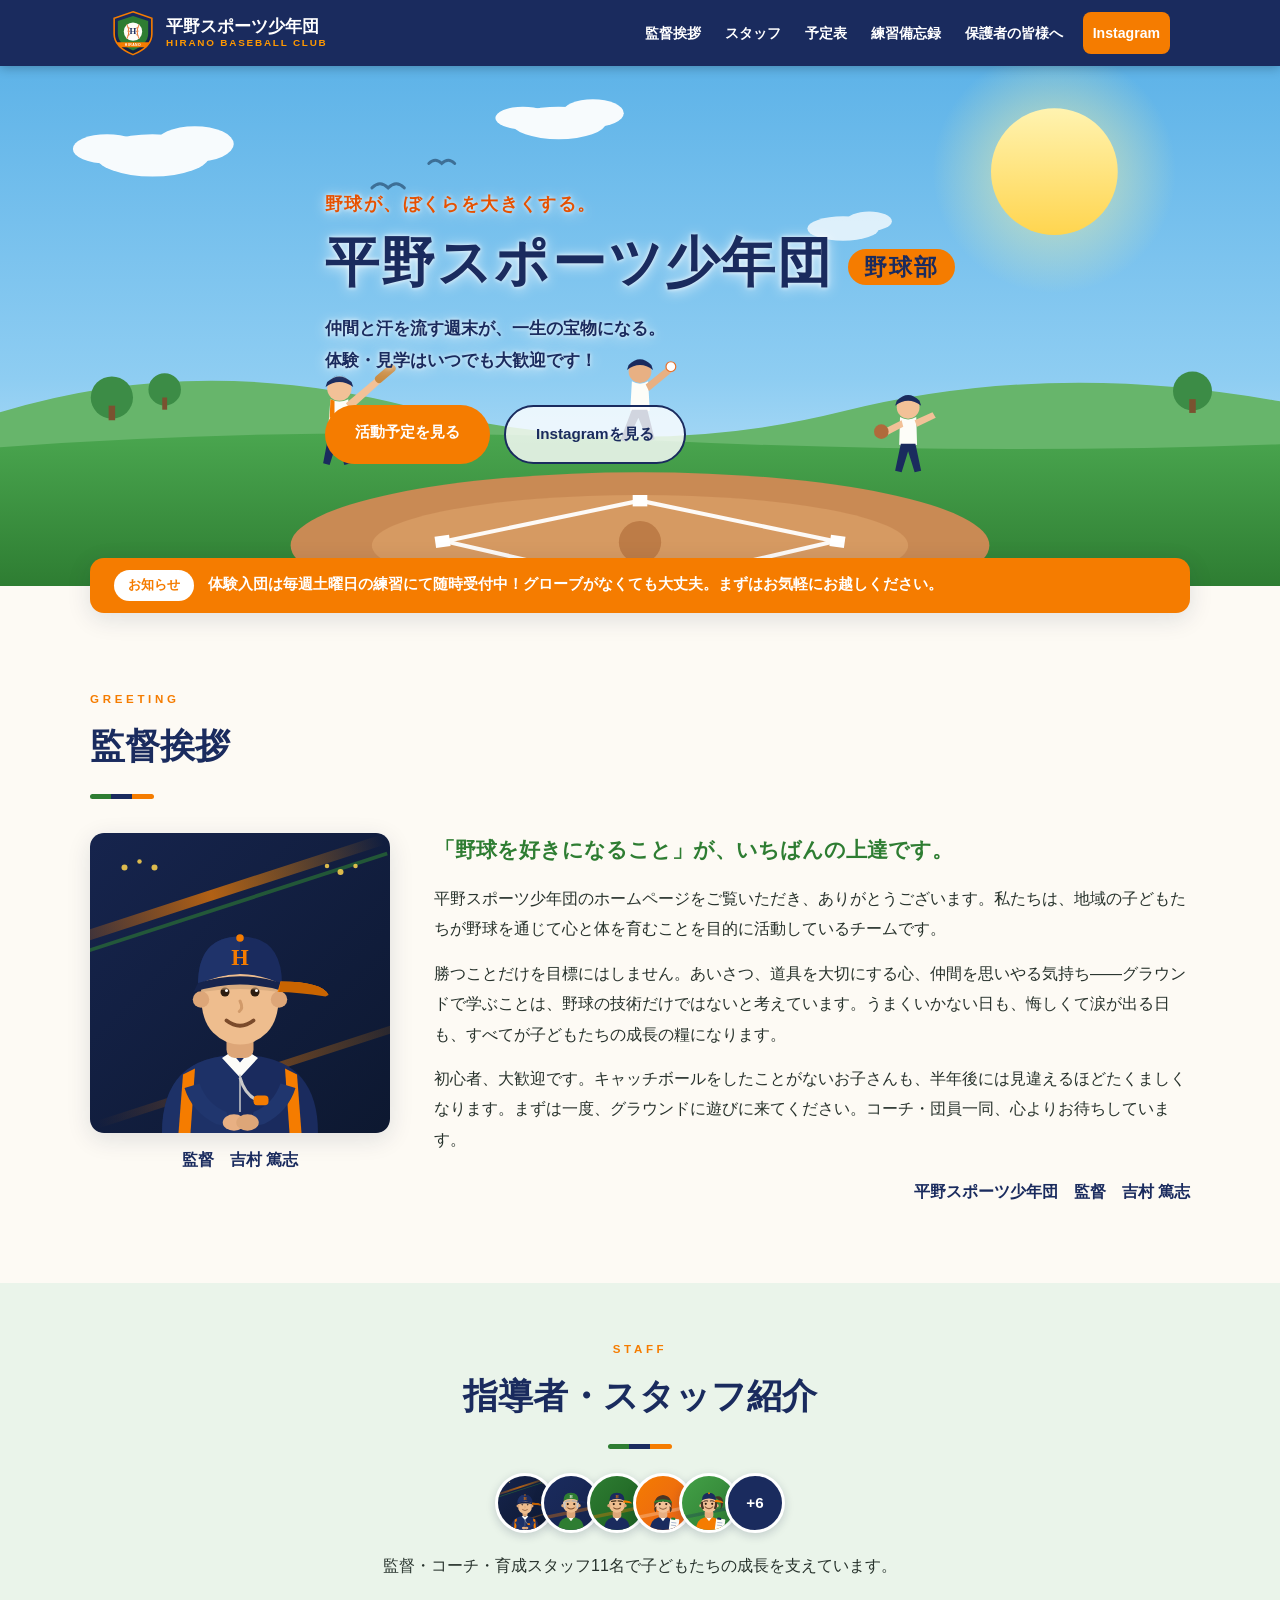
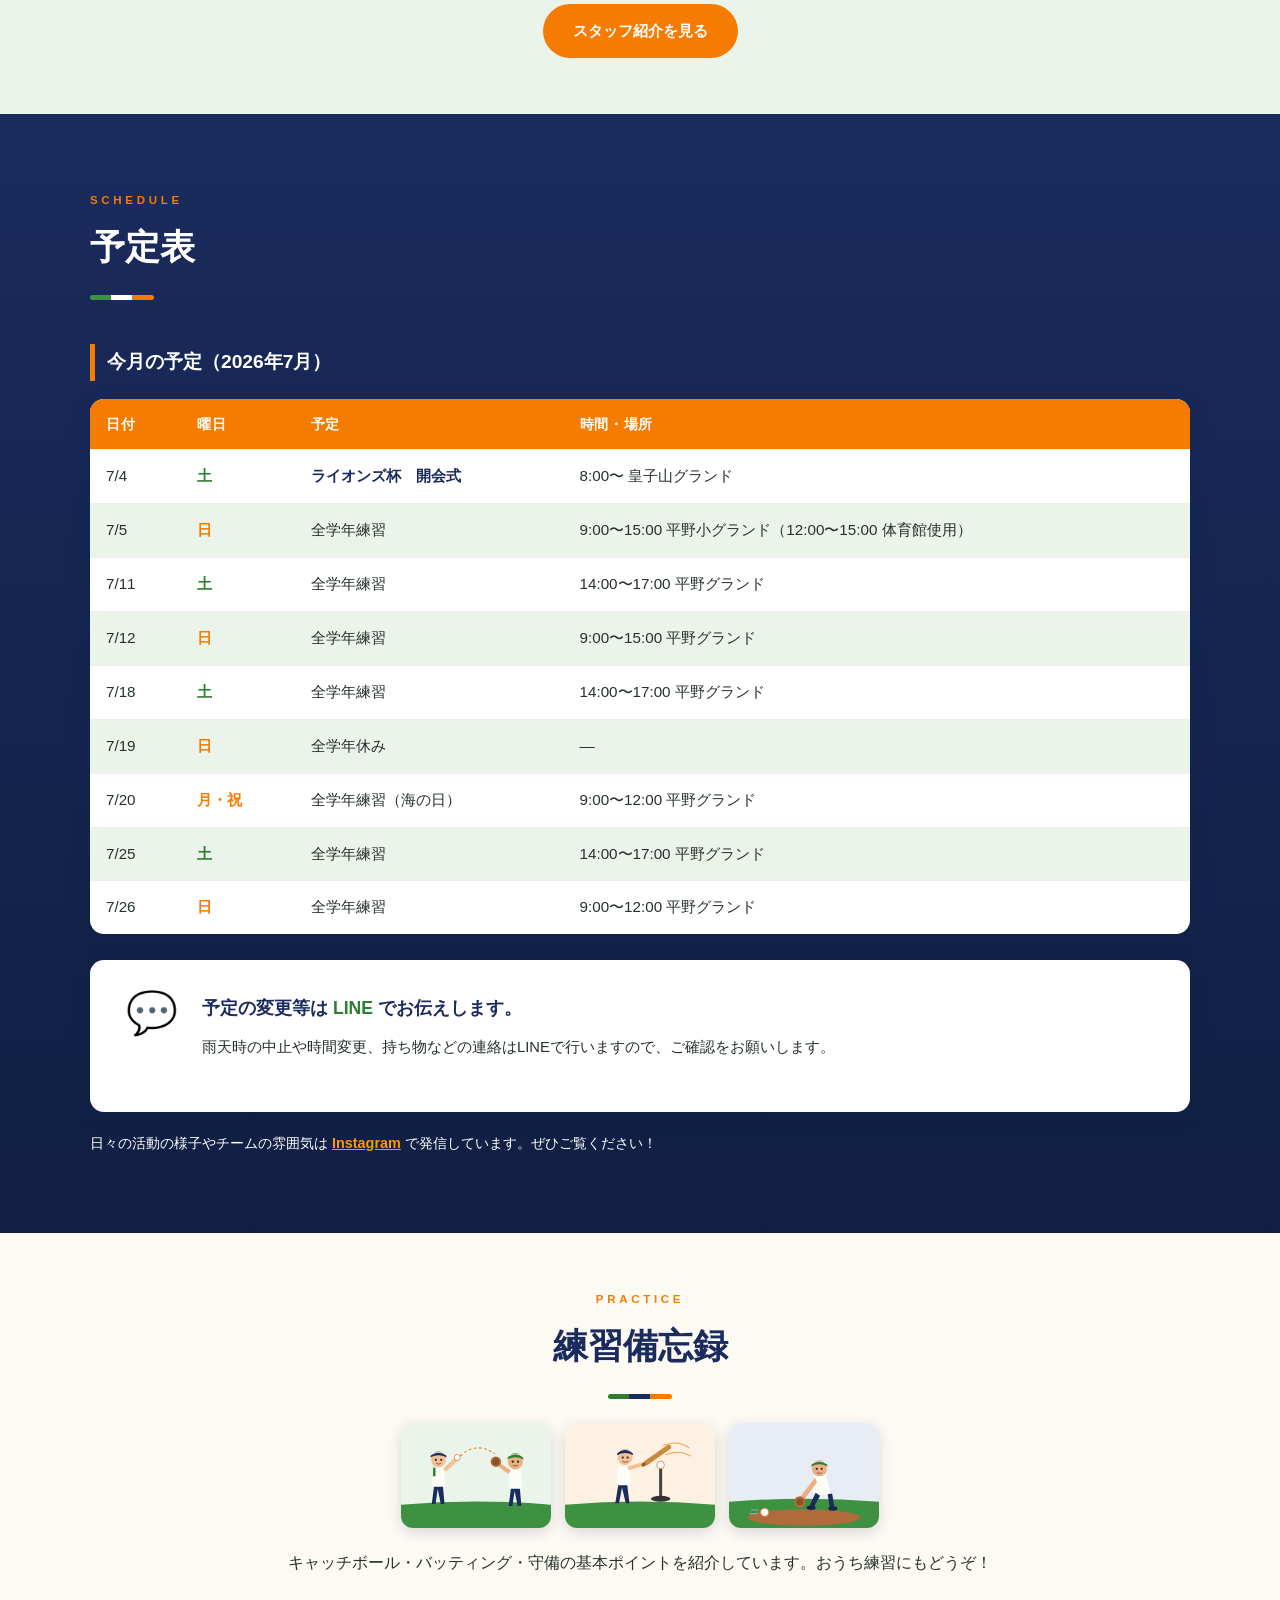
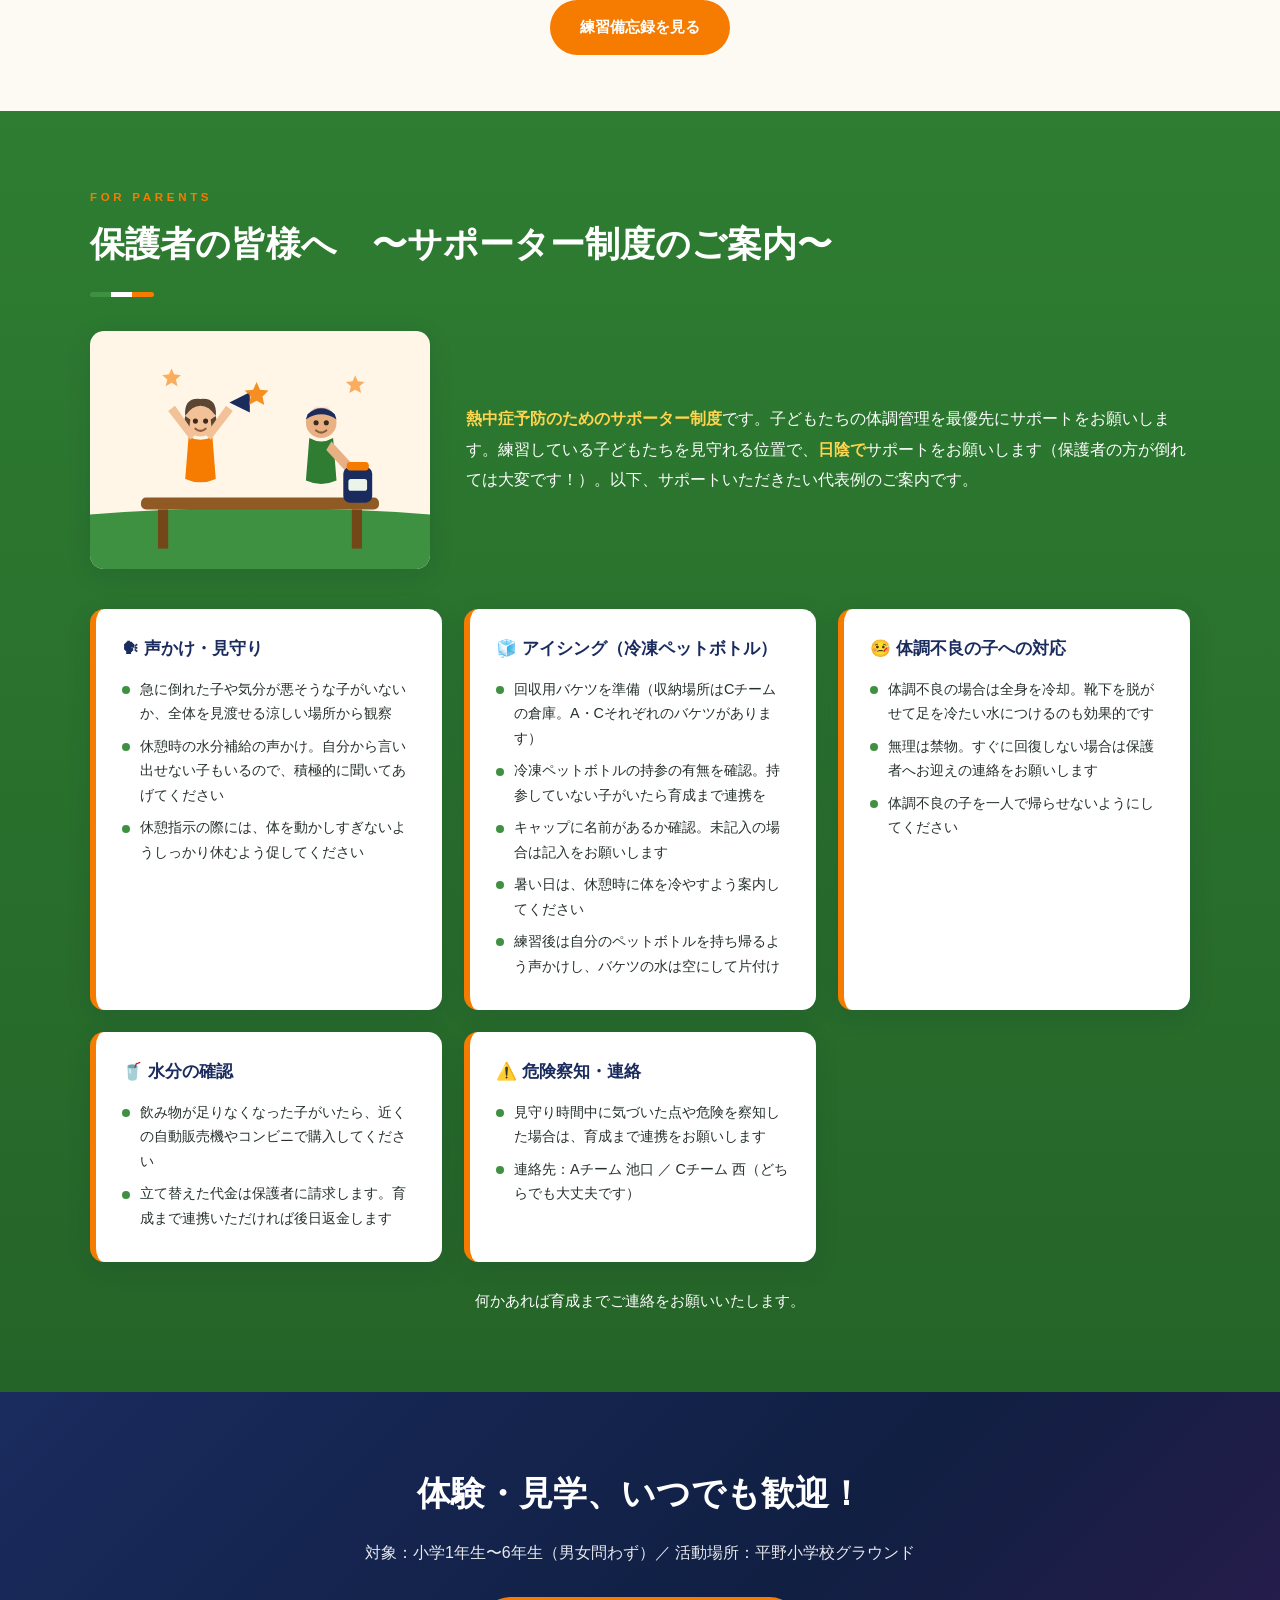
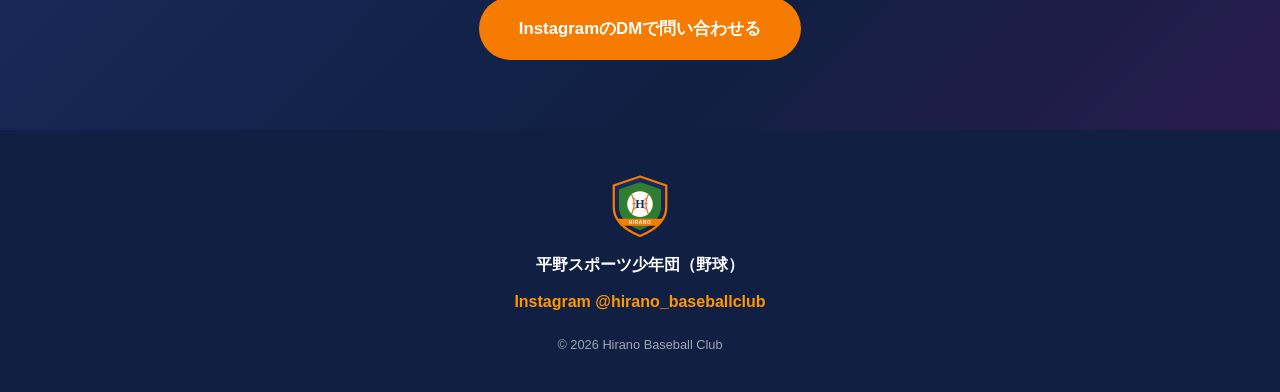
==== commit e2227130: "Add files via upload" ====
--- a/index.html
+++ b/index.html
@@ -4,7 +4,7 @@
 <meta charset="UTF-8">
 <meta name="viewport" content="width=device-width, initial-scale=1.0">
 <title>平野スポーツ少年団（野球） | 公式サイト</title>
-<meta name="description" content="平野スポーツ少年団（野球）の公式サイト。監督挨拶、活動予定表、練習ノウハウ、保護者向け案内を掲載しています。">
+<meta name="description" content="平野スポーツ少年団（野球）の公式サイト。監督挨拶、活動予定表、練習備忘録、保護者向け案内を掲載しています。">
 <link rel="icon" href="images/logo.svg" type="image/svg+xml">
 <link rel="stylesheet" href="style.css">
 </head>
@@ -18,9 +18,9 @@
     </a>
     <nav class="global-nav" id="globalNav">
       <a href="#greeting">監督挨拶</a>
-      <a href="#staff">スタッフ</a>
+      <a href="staff.html">スタッフ</a>
       <a href="#schedule">予定表</a>
-      <a href="#practice">練習ノウハウ</a>
+      <a href="practice.html">練習備忘録</a>
       <a href="#parents">保護者の皆様へ</a>
       <a href="https://www.instagram.com/hirano_baseballclub/" target="_blank" rel="noopener" class="nav-insta">Instagram</a>
     </nav>
@@ -72,100 +72,20 @@
     </div>
   </section>
 
-  <!-- 指導者・スタッフ紹介 -->
-  <section class="section section-staff" id="staff">
+  <!-- 指導者・スタッフ紹介（別ページへの案内） -->
+  <section class="section section-staff staff-teaser" id="staff">
     <div class="section-inner">
       <h2 class="section-title"><span class="title-en">STAFF</span>指導者・スタッフ紹介</h2>
-      <div class="staff-grid">
-        <article class="staff-card">
-          <img src="images/coach.svg" alt="吉村監督のイラスト">
-          <div class="staff-body">
-            <span class="staff-role">監督</span>
-            <h3>吉村 篤志</h3>
-            <p>チームの指揮・全体指導を担当。「野球を好きになること」を何より大切にしています。</p>
-          </div>
-        </article>
-        <article class="staff-card">
-          <img src="images/staff-e.svg" alt="山崎Cチーム監督のイラスト">
-          <div class="staff-body">
-            <span class="staff-role">Cチーム監督</span>
-            <h3>山崎</h3>
-            <p>低学年チームを率いる大ベテラン。野球の楽しさをじっくり伝えます。</p>
-          </div>
-        </article>
-        <article class="staff-card">
-          <img src="images/staff-a.svg" alt="野崎コーチのイラスト">
-          <div class="staff-body">
-            <span class="staff-role">コーチ</span>
-            <h3>野崎</h3>
-            <p>元気いっぱいの若手コーチ。子どもたちと一緒に全力で走り回ります。</p>
-          </div>
-        </article>
-        <article class="staff-card">
-          <img src="images/staff-f.svg" alt="岩尾コーチのイラスト">
-          <div class="staff-body">
-            <span class="staff-role">コーチ</span>
-            <h3>岩尾</h3>
-            <p>長年の経験を活かした確かな指導。基本をひとつずつ丁寧に。</p>
-          </div>
-        </article>
-        <article class="staff-card">
-          <img src="images/staff-h.svg" alt="坂山コーチのイラスト">
-          <div class="staff-body">
-            <span class="staff-role">コーチ</span>
-            <h3>坂山</h3>
-            <p>いつも笑顔のベテランコーチ。あいさつや礼儀も大切に教えます。</p>
-          </div>
-        </article>
-        <article class="staff-card">
-          <img src="images/staff-i.svg" alt="木村コーチのイラスト">
-          <div class="staff-body">
-            <span class="staff-role">コーチ</span>
-            <h3>木村</h3>
-            <p>バッティング指導が得意なベテラン。じっくり見守る優しい指導です。</p>
-          </div>
-        </article>
-        <article class="staff-card">
-          <img src="images/staff-j.svg" alt="篠岡コーチのイラスト">
-          <div class="staff-body">
-            <span class="staff-role">コーチ</span>
-            <h3>篠岡</h3>
-            <p>工夫を凝らした練習メニューが持ち味。子どもたちを飽きさせません。</p>
-          </div>
-        </article>
-        <article class="staff-card">
-          <img src="images/staff-b.svg" alt="西コーチのイラスト">
-          <div class="staff-body">
-            <span class="staff-role">コーチ</span>
-            <h3>西</h3>
-            <p>フットワークの軽い若手コーチ。低学年から高学年まで幅広くサポート。</p>
-          </div>
-        </article>
-        <article class="staff-card">
-          <img src="images/staff-k.svg" alt="平松育成チーフのイラスト">
-          <div class="staff-body">
-            <span class="staff-role">育成チーフ</span>
-            <h3>平松</h3>
-            <p>育成のとりまとめ役。サポーター制度の運営を担当しています。</p>
-          </div>
-        </article>
-        <article class="staff-card">
-          <img src="images/staff-c.svg" alt="池口育成担当のイラスト">
-          <div class="staff-body">
-            <span class="staff-role">育成（Aチーム）</span>
-            <h3>池口</h3>
-            <p>Aチームの育成窓口。サポーター制度に関するご連絡はこちらへ。</p>
-          </div>
-        </article>
-        <article class="staff-card">
-          <img src="images/staff-g.svg" alt="西育成担当のイラスト">
-          <div class="staff-body">
-            <span class="staff-role">育成（Cチーム）</span>
-            <h3>西</h3>
-            <p>Cチームの育成窓口。見守り中のお気づきの点はお気軽にどうぞ。</p>
-          </div>
-        </article>
-      </div>
+      <div class="teaser-avatars">
+        <img src="images/coach.svg" alt="吉村監督">
+        <img src="images/staff-e.svg" alt="山崎Cチーム監督">
+        <img src="images/staff-a.svg" alt="野崎コーチ">
+        <img src="images/staff-c.svg" alt="池口育成担当">
+        <img src="images/staff-g.svg" alt="西育成担当">
+        <span class="teaser-more">+6</span>
+      </div>
+      <p class="teaser-text">監督・コーチ・育成スタッフ11名で子どもたちの成長を支えています。</p>
+      <a href="staff.html" class="btn btn-orange">スタッフ紹介を見る</a>
     </div>
   </section>
 
@@ -204,46 +124,17 @@
     </div>
   </section>
 
-  <!-- 練習ノウハウ -->
-  <section class="section" id="practice">
-    <div class="section-inner">
-      <h2 class="section-title"><span class="title-en">PRACTICE</span>練習ノウハウ</h2>
-      <p class="section-lead">おうちでもできる基本練習のポイントをまとめました。1日10分の積み重ねが、大きな差になります。</p>
-      <div class="practice-grid">
-        <article class="practice-card">
-          <img src="images/practice-catch.svg" alt="キャッチボールをする子どもたちのイラスト">
-          <div class="practice-body">
-            <h3><span class="num">01</span>キャッチボール</h3>
-            <ul>
-              <li>相手の<strong>胸をめがけて</strong>投げるのが基本。「ナイスボール！」と声をかけ合おう</li>
-              <li>捕るときはグローブを体の正面に。<strong>両手で捕る</strong>クセをつける</li>
-              <li>投げるときは相手に<strong>横向き</strong>になり、ヒジを肩より高く上げる</li>
-            </ul>
-          </div>
-        </article>
-        <article class="practice-card">
-          <img src="images/practice-batting.svg" alt="ティーバッティングをする子どものイラスト">
-          <div class="practice-body">
-            <h3><span class="num">02</span>バッティング</h3>
-            <ul>
-              <li>構えは<strong>肩の力を抜いて</strong>リラックス。ギュッと握るのは当たる瞬間だけ</li>
-              <li>ボールを<strong>最後までよく見る</strong>。頭を動かさないのがコツ</li>
-              <li>素振りは回数より質。<strong>1回1回止めて</strong>フォームを確認しよう</li>
-            </ul>
-          </div>
-        </article>
-        <article class="practice-card">
-          <img src="images/practice-fielding.svg" alt="ゴロを捕る子どものイラスト">
-          <div class="practice-body">
-            <h3><span class="num">03</span>守備（ゴロ捕り）</h3>
-            <ul>
-              <li>腰を落として<strong>グローブは地面から</strong>。ボールは下から上に見る</li>
-              <li>正面に入るのが基本。<strong>足を動かして</strong>ボールを迎えにいく</li>
-              <li>捕ってから投げるまでを<strong>ひとつの流れ</strong>で。毎日壁当て10分！</li>
-            </ul>
-          </div>
-        </article>
-      </div>
+  <!-- 練習備忘録（別ページへの案内） -->
+  <section class="section practice-teaser" id="practice">
+    <div class="section-inner">
+      <h2 class="section-title"><span class="title-en">PRACTICE</span>練習備忘録</h2>
+      <div class="teaser-thumbs">
+        <img src="images/practice-catch.svg" alt="キャッチボール">
+        <img src="images/practice-batting.svg" alt="バッティング">
+        <img src="images/practice-fielding.svg" alt="守備">
+      </div>
+      <p class="teaser-text">キャッチボール・バッティング・守備の基本ポイントを紹介しています。おうち練習にもどうぞ！</p>
+      <a href="practice.html" class="btn btn-orange">練習備忘録を見る</a>
     </div>
   </section>
 
--- a/style.css
+++ b/style.css
@@ -322,6 +322,85 @@
 /* ===== 指導者・スタッフ紹介 ===== */
 .section-staff { background: var(--green-pale); }
 
+/* トップページのコンパクト版 */
+.staff-teaser { padding: 56px 24px; }
+.staff-teaser .section-inner { text-align: center; }
+
+.staff-teaser .section-title {
+  align-items: center;
+  margin-bottom: 24px;
+}
+
+.teaser-avatars {
+  display: flex;
+  justify-content: center;
+  align-items: center;
+  margin-bottom: 18px;
+}
+
+.teaser-avatars img,
+.teaser-more {
+  width: 60px;
+  height: 60px;
+  border-radius: 50%;
+  object-fit: cover;
+  border: 3px solid #fff;
+  box-shadow: 0 3px 10px rgba(16,31,66,0.18);
+  margin: 0 -7px;
+  background: #fff;
+}
+
+.teaser-more {
+  display: inline-flex;
+  align-items: center;
+  justify-content: center;
+  background: var(--navy);
+  color: #fff;
+  font-weight: 800;
+  font-size: 0.95rem;
+}
+
+.teaser-text { margin-bottom: 22px; font-size: 1rem; }
+
+/* トップページの練習ノウハウ コンパクト版 */
+.practice-teaser { padding: 56px 24px; }
+.practice-teaser .section-inner { text-align: center; }
+.practice-teaser .section-title { align-items: center; margin-bottom: 24px; }
+
+.teaser-thumbs {
+  display: flex;
+  justify-content: center;
+  gap: 14px;
+  margin-bottom: 20px;
+  flex-wrap: wrap;
+}
+
+.teaser-thumbs img {
+  width: 150px;
+  border-radius: 12px;
+  box-shadow: 0 4px 14px rgba(16,31,66,0.16);
+}
+
+/* サブページ共通 */
+.page-hero {
+  background: linear-gradient(135deg, var(--navy) 0%, var(--navy-dark) 100%);
+  color: #fff;
+  text-align: center;
+  padding: 54px 24px 58px;
+}
+
+.page-hero h1 {
+  font-size: clamp(1.7rem, 4vw, 2.4rem);
+  font-weight: 800;
+  display: flex;
+  flex-direction: column;
+  gap: 4px;
+}
+
+.page-hero p { margin-top: 12px; opacity: 0.92; font-size: 1rem; }
+
+.back-home { text-align: center; margin-top: 44px; }
+
 .staff-grid {
   display: grid;
   grid-template-columns: repeat(auto-fit, minmax(200px, 1fr));
@@ -634,6 +713,80 @@
 }
 
 /* ===== スマホの文字を読みやすく ===== */
+@media (max-width: 640px) {
+  body { line-height: 2; }
+
+  .news-bar { font-size: 1rem; }
+
+  .hero-sub { font-size: 1.1rem; }
+
+  .greeting-lead { font-size: 1.2rem; }
+  .greeting-text p { font-size: 1rem; }
+
+  .staff-body h3 { font-size: 1.2rem; }
+  .staff-body p { font-size: 0.98rem; }
+
+  .practice-body li { font-size: 1rem; padding-left: 24px; }
+  .duty-card li { font-size: 1rem; }
+  .duty-card h3 { font-size: 1.12rem; }
+
+  .timetree-card { padding: 24px 22px; flex-direction: column; gap: 10px; }
+  .timetree-lead { font-size: 1.05rem; }
+  .timetree-text { font-size: 1rem; }
+  .schedule-note { font-size: 1rem; }
+  .parents-note { font-size: 1rem; }
+
+  /* 予定表を横スクロール表からカード式に変更 */
+  .table-wrap { overflow-x: visible; box-shadow: none; }
+
+  .schedule-table { min-width: 0; display: block; background: none; }
+  .schedule-table thead { display: none; }
+  .schedule-table tbody { display: block; }
+
+  .schedule-table tr {
+    display: block;
+    background: #fff;
+    border-radius: var(--radius);
+    box-shadow: var(--shadow);
+    margin-bottom: 14px;
+    padding: 14px 18px 16px;
+  }
+
+  .schedule-table tbody tr:nth-child(even) { background: #fff; }
+
+  .schedule-table td {
+    display: block;
+    border: none;
+    padding: 0;
+    font-size: 1rem;
+    line-height: 1.6;
+  }
+
+  /* 日付と曜日を1行に */
+  .schedule-table td:nth-child(1),
+  .schedule-table td:nth-child(2) {
+    display: inline-block;
+    font-size: 1.15rem;
+    font-weight: 800;
+    margin-right: 6px;
+  }
+
+  /* 予定名 */
+  .schedule-table td:nth-child(3) {
+    font-weight: 700;
+    color: var(--navy);
+    margin-top: 4px;
+    font-size: 1.05rem;
+  }
+
+  /* 時間・場所 */
+  .schedule-table td:nth-child(4) {
+    color: #555;
+    margin-top: 2px;
+  }
+}
+
+/* ===== スマホの文字を読みやすく ===== */
 @media (max-width: 600px) {
   /* 基準サイズを一段大きく（remベースの文字が全体的に拡大） */
   html { font-size: 17px; }
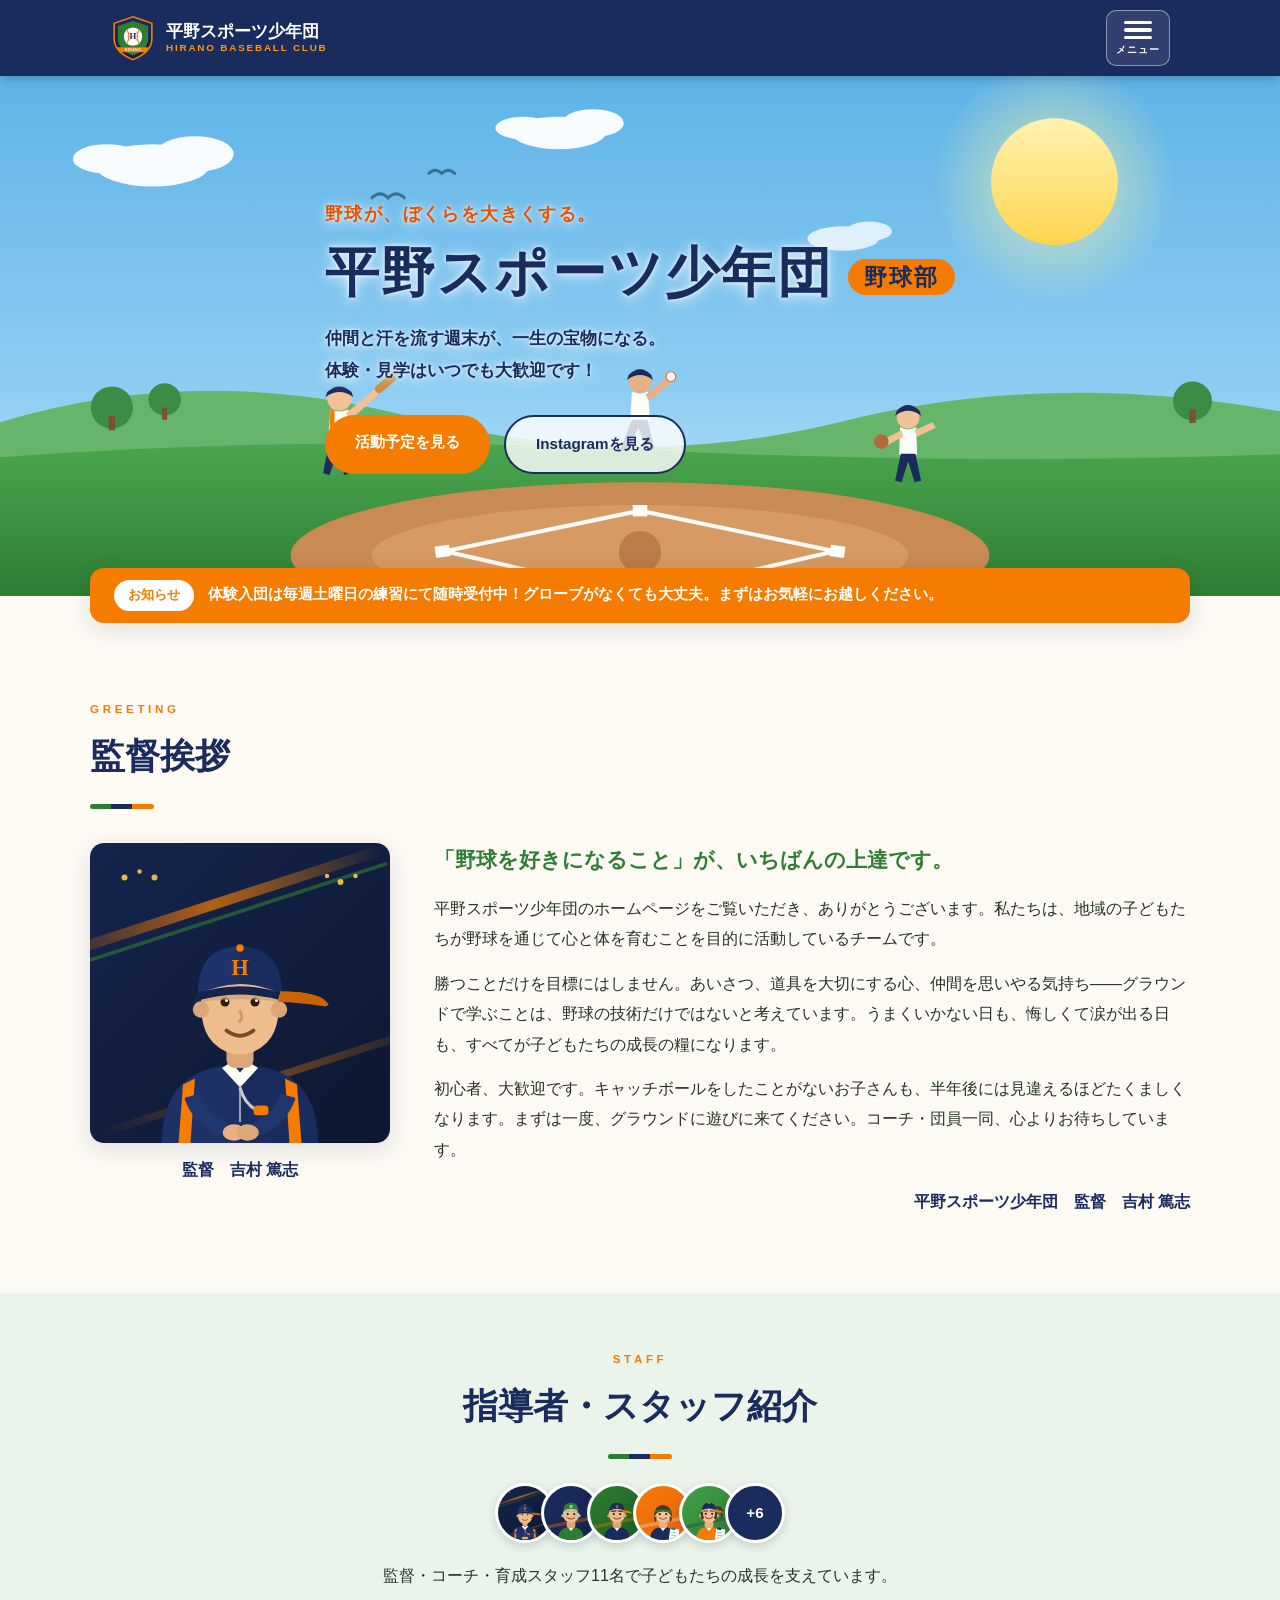
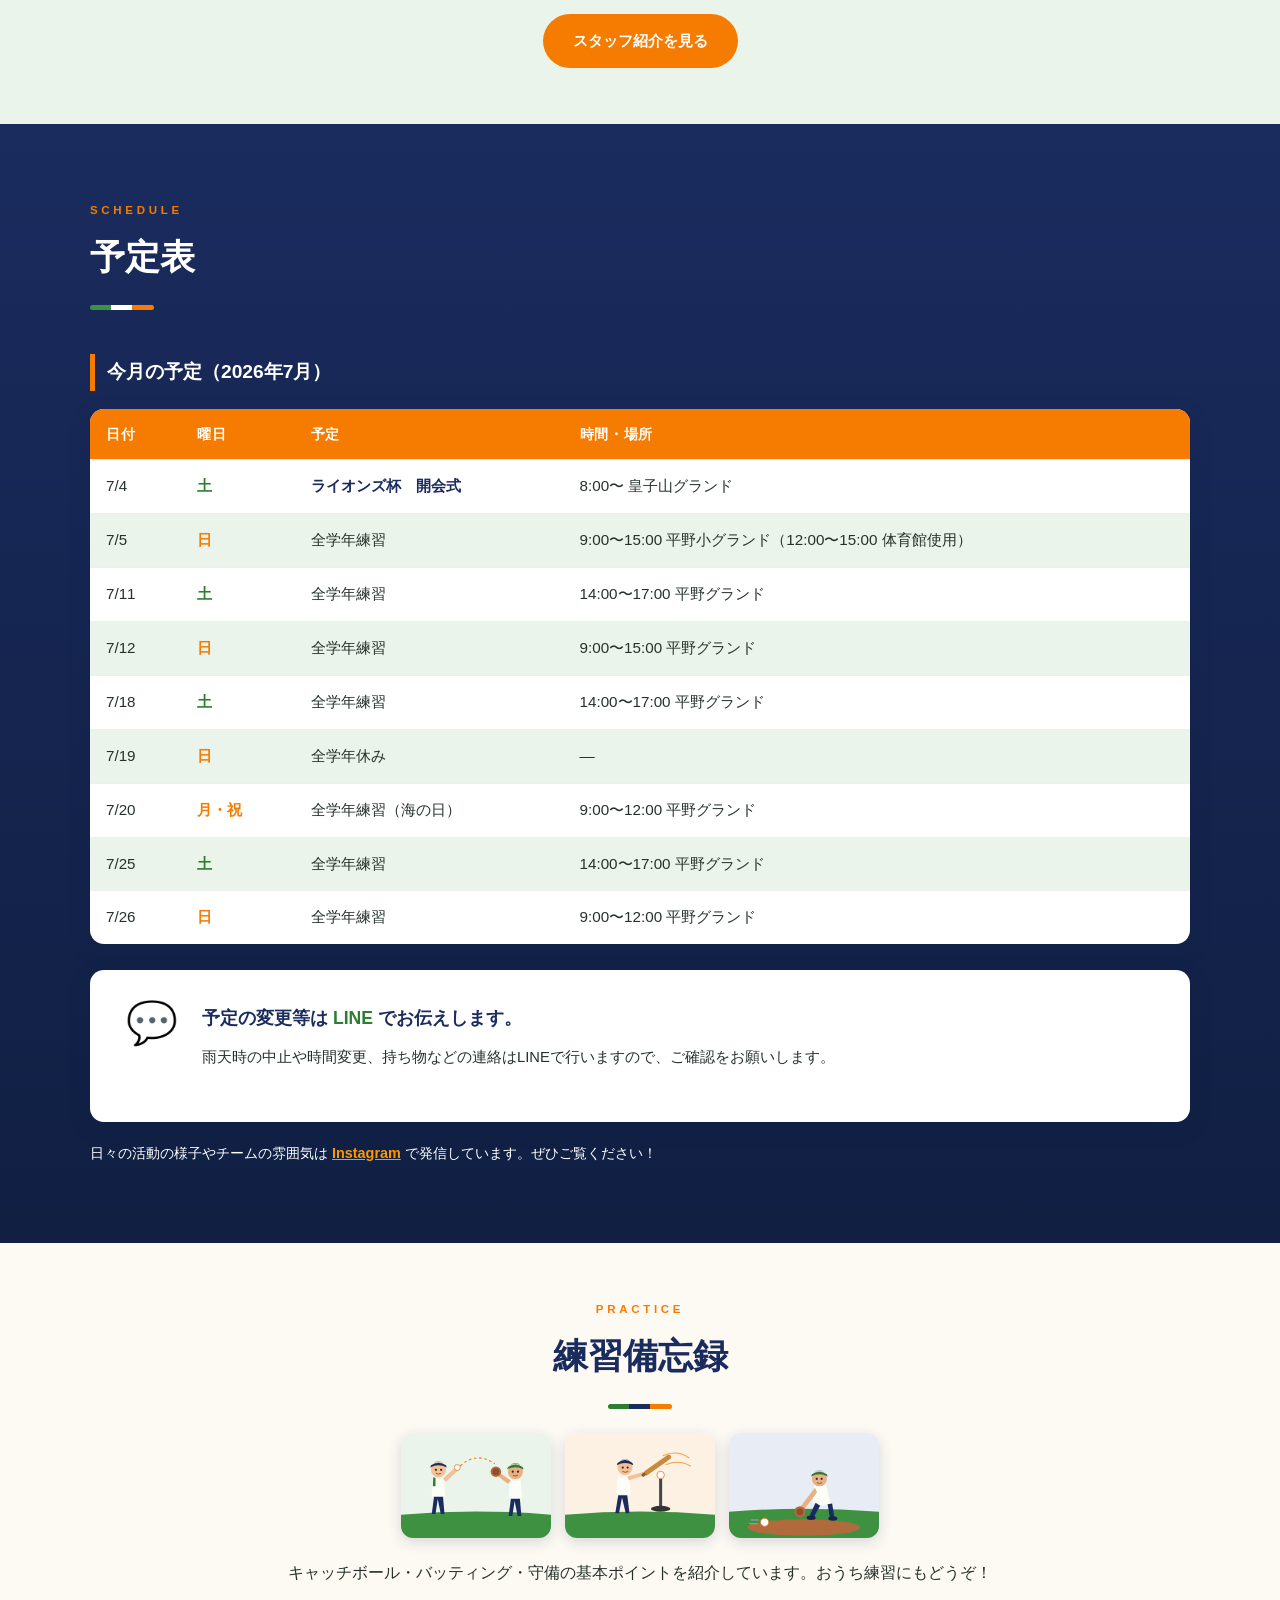
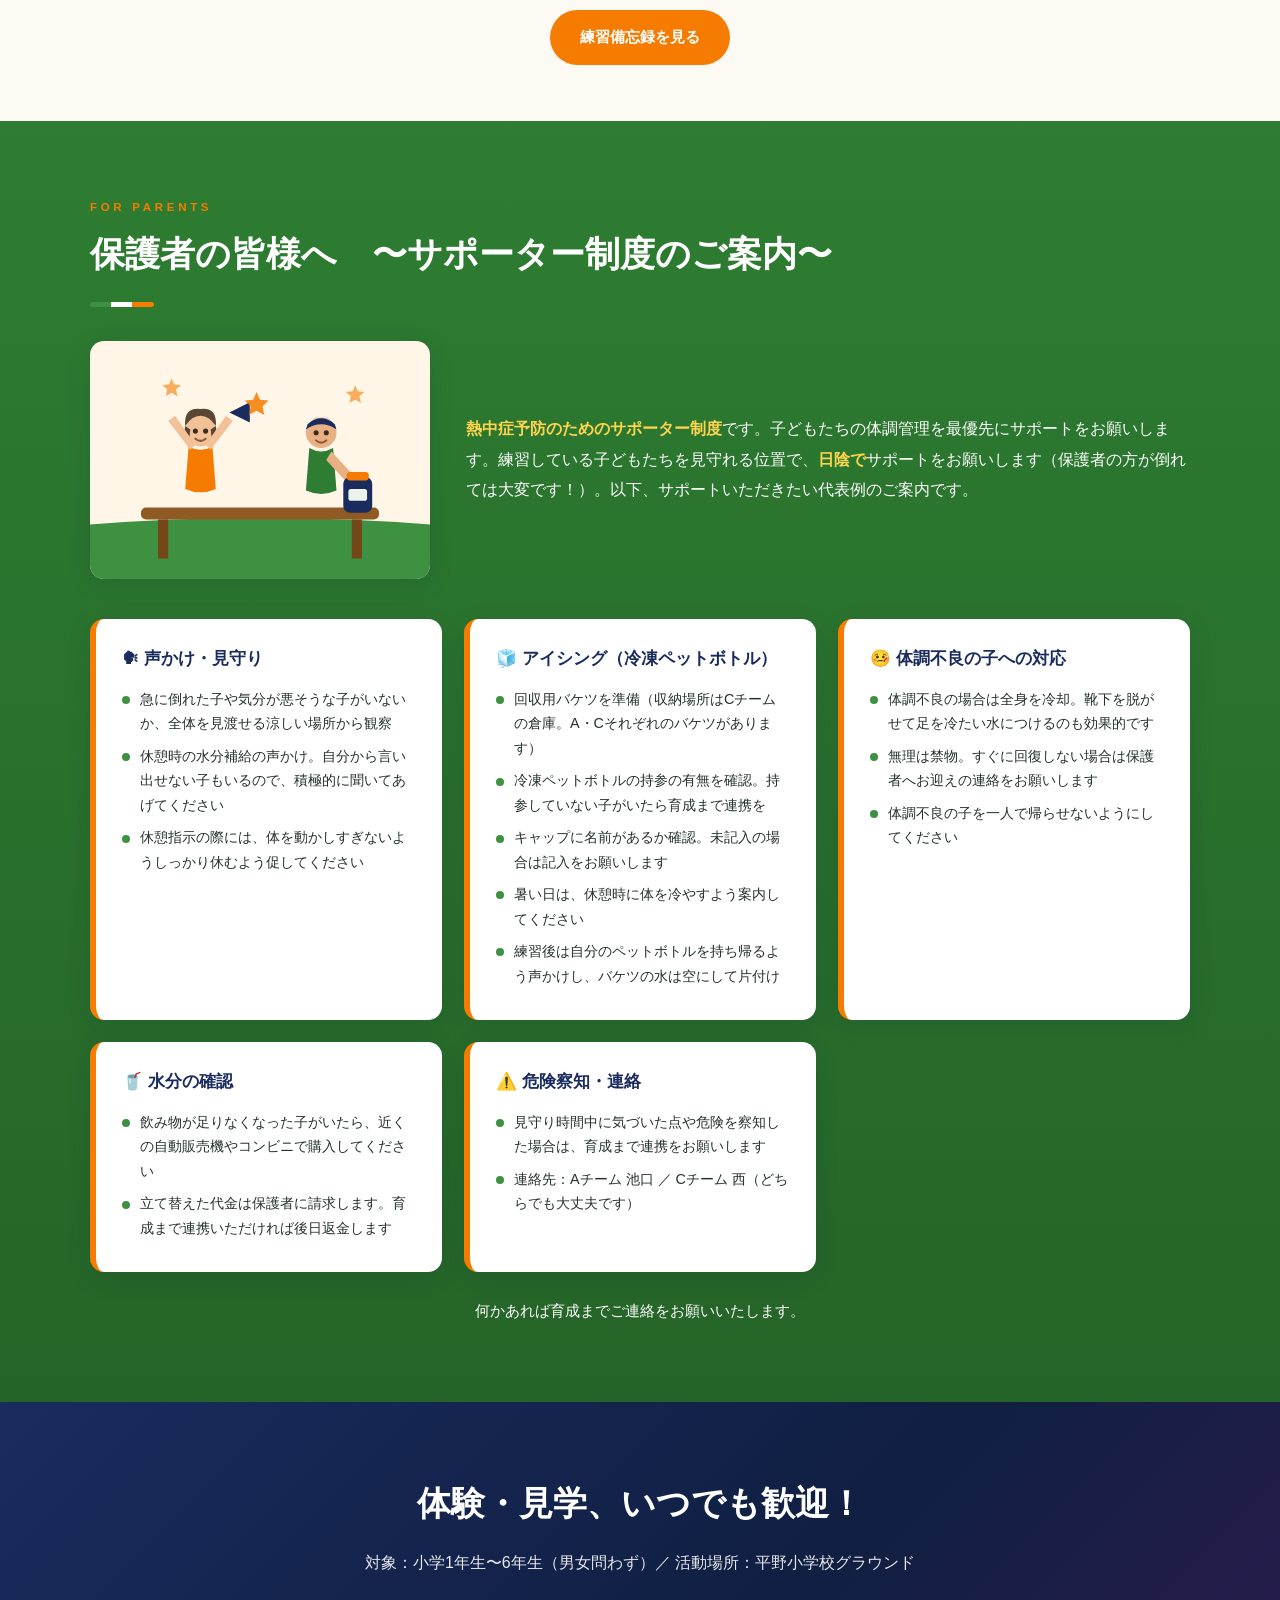
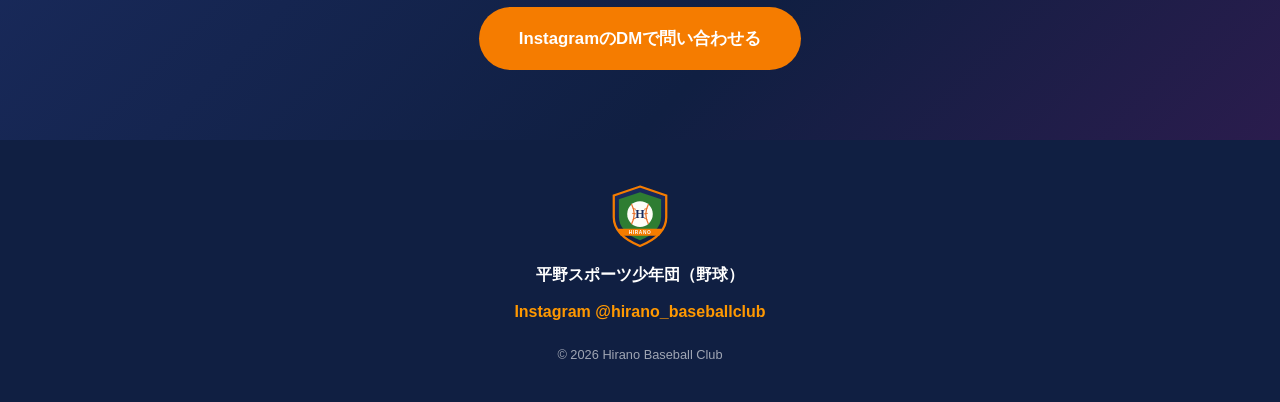
==== commit 45718e57: "メニューボタンを全画面で常時表示にし、全ページにトップへ戻るボタンを追加 Co-Authored-By: Claude Fable 5 <noreply@anthropic.com>" ====
--- a/index.html
+++ b/index.html
@@ -25,7 +25,8 @@
       <a href="https://www.instagram.com/hirano_baseballclub/" target="_blank" rel="noopener" class="nav-insta">Instagram</a>
     </nav>
     <button class="nav-toggle" id="navToggle" aria-label="メニューを開く">
-      <span></span><span></span><span></span>
+      <span class="bar"></span><span class="bar"></span><span class="bar"></span>
+      <span class="nav-toggle-text">メニュー</span>
     </button>
   </div>
 </header>
@@ -208,6 +209,10 @@
   <p class="copyright">© 2026 Hirano Baseball Club</p>
 </footer>
 
+<button class="to-top" id="toTop" aria-label="ページの先頭へ戻る">
+  <span class="arrow">▲</span><span class="label">TOP</span>
+</button>
+
 <script>
   const toggle = document.getElementById('navToggle');
   const nav = document.getElementById('globalNav');
@@ -221,6 +226,12 @@
       toggle.classList.remove('open');
     })
   );
+
+  const toTop = document.getElementById('toTop');
+  window.addEventListener('scroll', () => {
+    toTop.classList.toggle('show', window.scrollY > 400);
+  });
+  toTop.addEventListener('click', () => window.scrollTo({ top: 0, behavior: 'smooth' }));
 </script>
 </body>
 </html>
--- a/style.css
+++ b/style.css
@@ -72,19 +72,30 @@
   font-weight: 600;
 }
 
+/* メニューは全画面サイズで三本線ボタンから開く */
 .global-nav {
-  display: flex;
-  align-items: center;
-  gap: 4px;
-}
+  position: absolute;
+  top: 100%;
+  right: 12px;
+  min-width: 260px;
+  background: var(--navy);
+  display: none;
+  flex-direction: column;
+  align-items: stretch;
+  padding: 10px 16px 18px;
+  border-radius: 0 0 14px 14px;
+  box-shadow: 0 14px 30px rgba(0,0,0,0.35);
+}
+
+.global-nav.open { display: flex; }
 
 .global-nav a {
   color: #fff;
   text-decoration: none;
-  font-size: 0.88rem;
+  font-size: 1rem;
   font-weight: 600;
-  padding: 8px 10px;
-  border-radius: 8px;
+  padding: 14px 12px;
+  border-bottom: 1px solid rgba(255,255,255,0.12);
   transition: background 0.2s;
   white-space: nowrap;
 }
@@ -93,35 +104,83 @@
 
 .global-nav .nav-insta {
   background: var(--orange);
-  margin-left: 6px;
+  margin-top: 14px;
+  text-align: center;
+  border-bottom: none;
+  border-radius: 999px;
 }
 
 .global-nav .nav-insta:hover { background: var(--orange-light); }
 
 .nav-toggle {
-  display: none;
+  display: flex;
   flex-direction: column;
+  align-items: center;
   justify-content: center;
-  gap: 5px;
-  width: 42px;
-  height: 42px;
-  background: none;
-  border: none;
+  gap: 4px;
+  width: 64px;
+  height: 56px;
+  background: rgba(255,255,255,0.1);
+  border: 1.5px solid rgba(255,255,255,0.45);
+  border-radius: 10px;
   cursor: pointer;
-}
-
-.nav-toggle span {
+  flex-shrink: 0;
+}
+
+.nav-toggle:hover { background: rgba(255,255,255,0.2); }
+
+.nav-toggle .bar {
   display: block;
-  height: 3px;
-  margin: 0 8px;
+  width: 28px;
+  height: 3.5px;
   background: #fff;
   border-radius: 2px;
   transition: transform 0.25s, opacity 0.25s;
 }
 
-.nav-toggle.open span:nth-child(1) { transform: translateY(8px) rotate(45deg); }
-.nav-toggle.open span:nth-child(2) { opacity: 0; }
-.nav-toggle.open span:nth-child(3) { transform: translateY(-8px) rotate(-45deg); }
+.nav-toggle-text {
+  color: #fff;
+  font-size: 0.6rem;
+  font-weight: 700;
+  letter-spacing: 0.08em;
+  line-height: 1;
+  margin-top: 2px;
+}
+
+.nav-toggle.open .bar:nth-child(1) { transform: translateY(7.5px) rotate(45deg); }
+.nav-toggle.open .bar:nth-child(2) { opacity: 0; }
+.nav-toggle.open .bar:nth-child(3) { transform: translateY(-7.5px) rotate(-45deg); }
+
+/* トップに戻るボタン */
+.to-top {
+  position: fixed;
+  right: 18px;
+  bottom: 18px;
+  width: 56px;
+  height: 56px;
+  border-radius: 50%;
+  background: var(--orange);
+  color: #fff;
+  border: none;
+  cursor: pointer;
+  display: flex;
+  flex-direction: column;
+  align-items: center;
+  justify-content: center;
+  gap: 1px;
+  font-weight: 800;
+  box-shadow: 0 6px 18px rgba(16,31,66,0.35);
+  opacity: 0;
+  pointer-events: none;
+  transition: opacity 0.25s, transform 0.2s;
+  z-index: 90;
+}
+
+.to-top.show { opacity: 1; pointer-events: auto; }
+.to-top:hover { transform: translateY(-3px); background: var(--orange-light); }
+
+.to-top .arrow { font-size: 1.2rem; line-height: 1; }
+.to-top .label { font-size: 0.58rem; letter-spacing: 0.08em; line-height: 1; }
 
 /* ===== ヒーロー ===== */
 .hero {
@@ -687,26 +746,6 @@
 }
 
 @media (max-width: 900px) {
-  .nav-toggle { display: flex; }
-
-  .global-nav {
-    position: absolute;
-    top: 100%;
-    left: 0;
-    right: 0;
-    background: var(--navy);
-    flex-direction: column;
-    align-items: stretch;
-    padding: 8px 16px 16px;
-    display: none;
-    box-shadow: 0 10px 20px rgba(0,0,0,0.3);
-  }
-
-  .global-nav.open { display: flex; }
-
-  .global-nav a { padding: 13px 14px; border-bottom: 1px solid rgba(255,255,255,0.1); }
-  .global-nav .nav-insta { margin: 10px 0 0; text-align: center; border-bottom: none; }
-
   .hero { min-height: 460px; }
   .news-bar { flex-direction: column; align-items: flex-start; gap: 8px; margin: 16px 16px 0; }
   .section { padding: 56px 18px; }
@@ -715,6 +754,8 @@
 /* ===== スマホの文字を読みやすく ===== */
 @media (max-width: 640px) {
   body { line-height: 2; }
+
+  .global-nav { left: 12px; right: 12px; min-width: 0; }
 
   .news-bar { font-size: 1rem; }
 
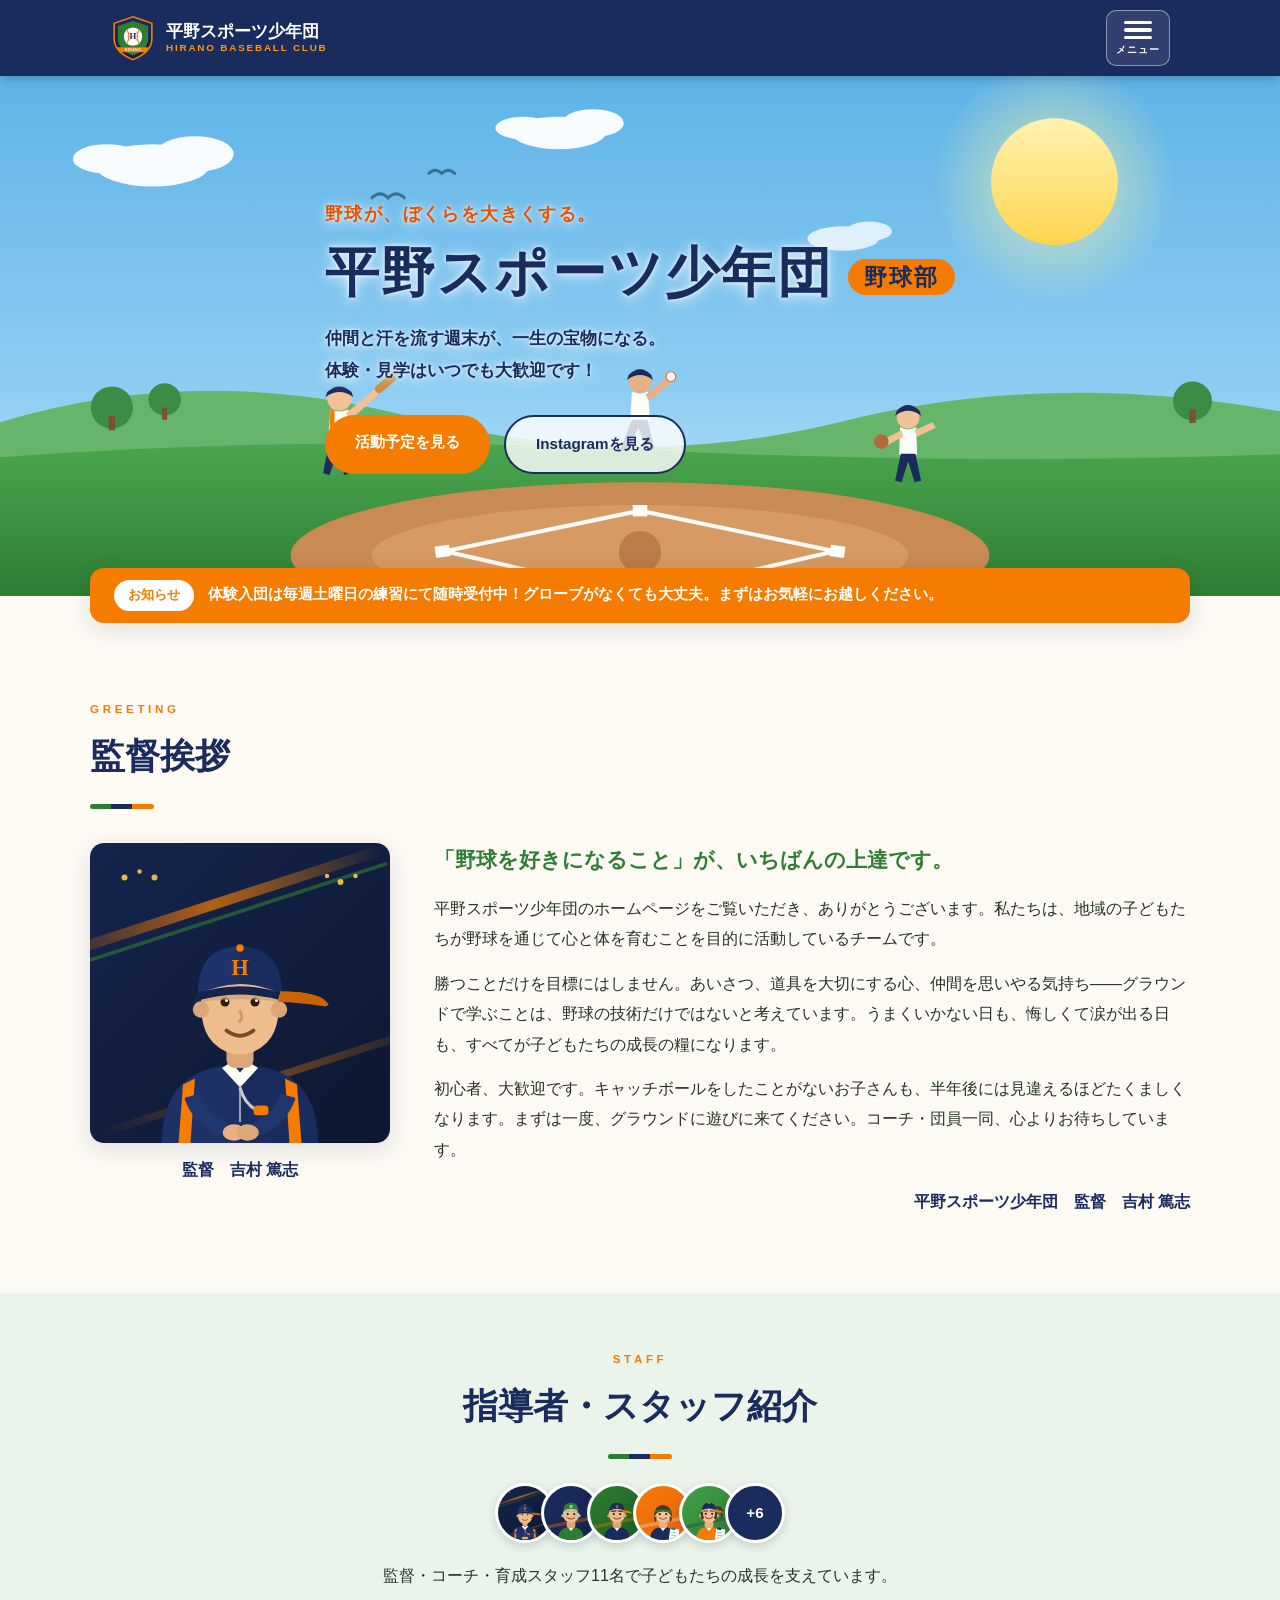
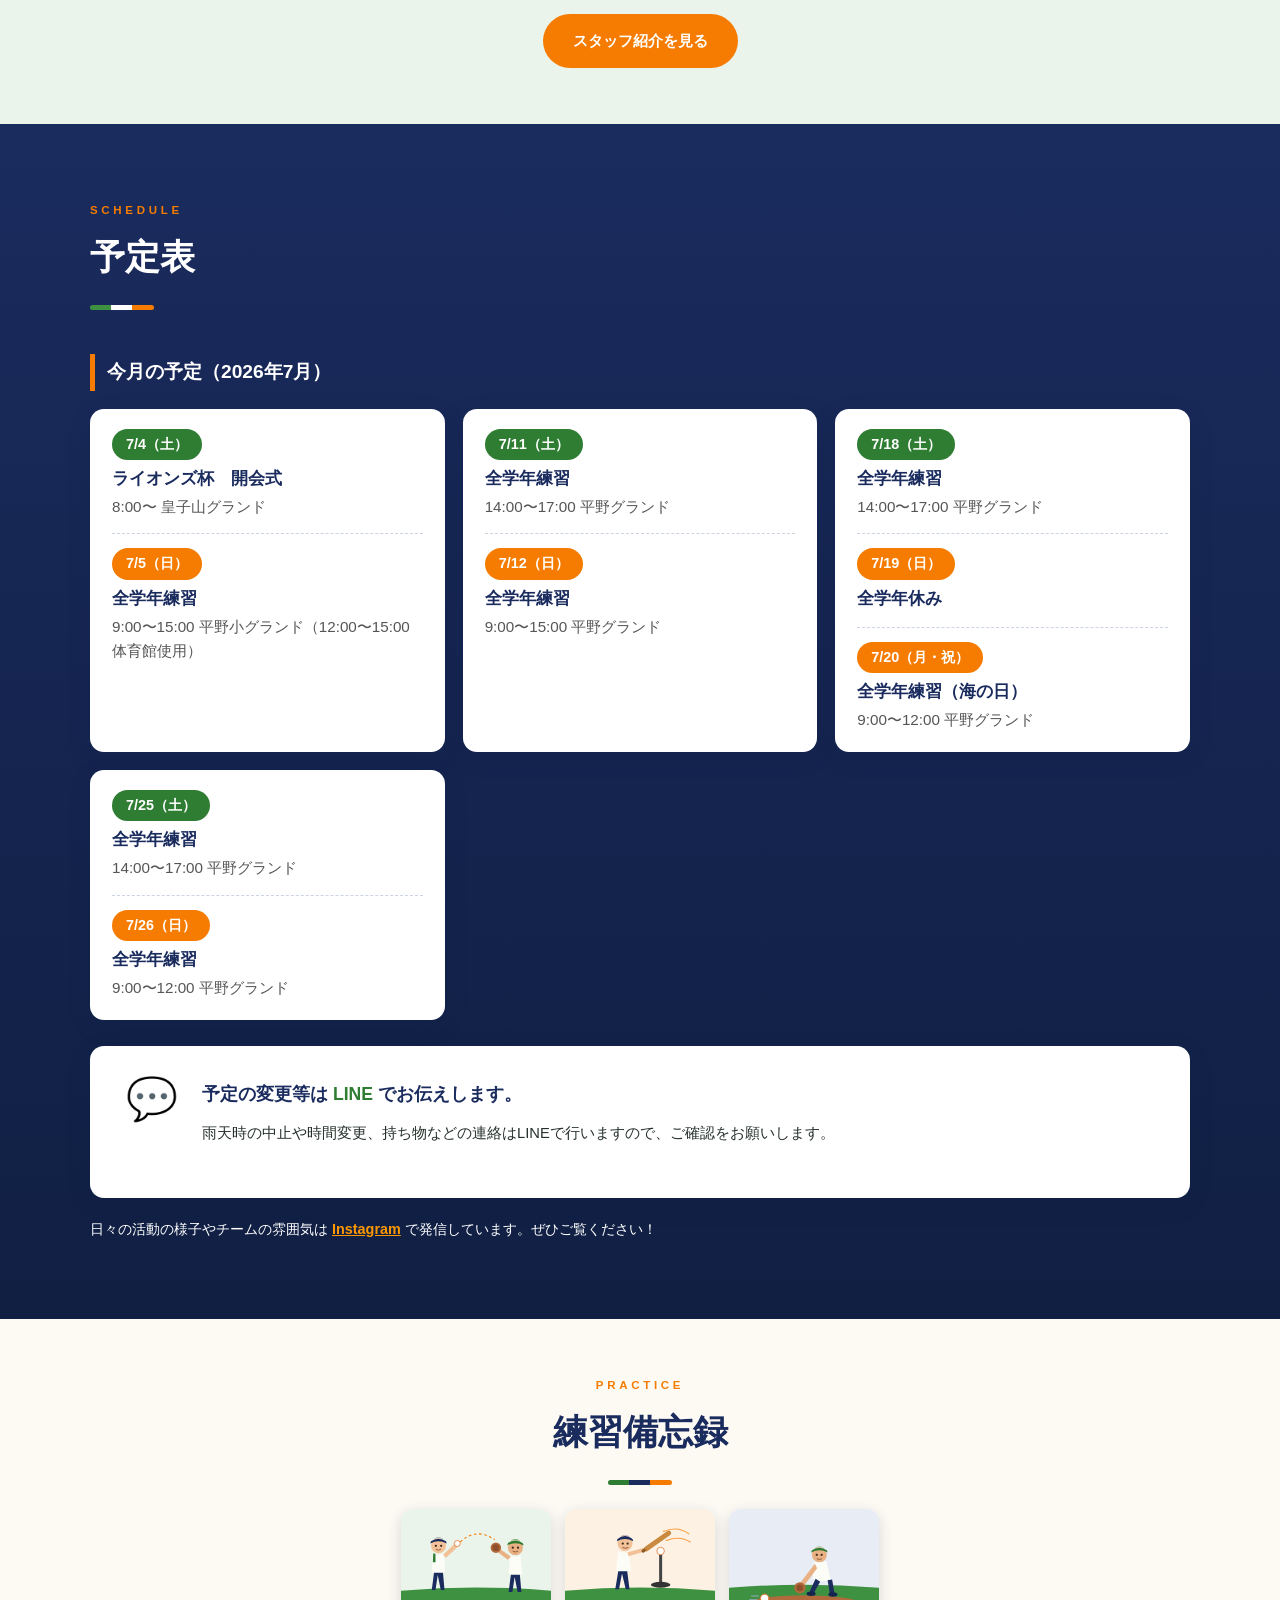
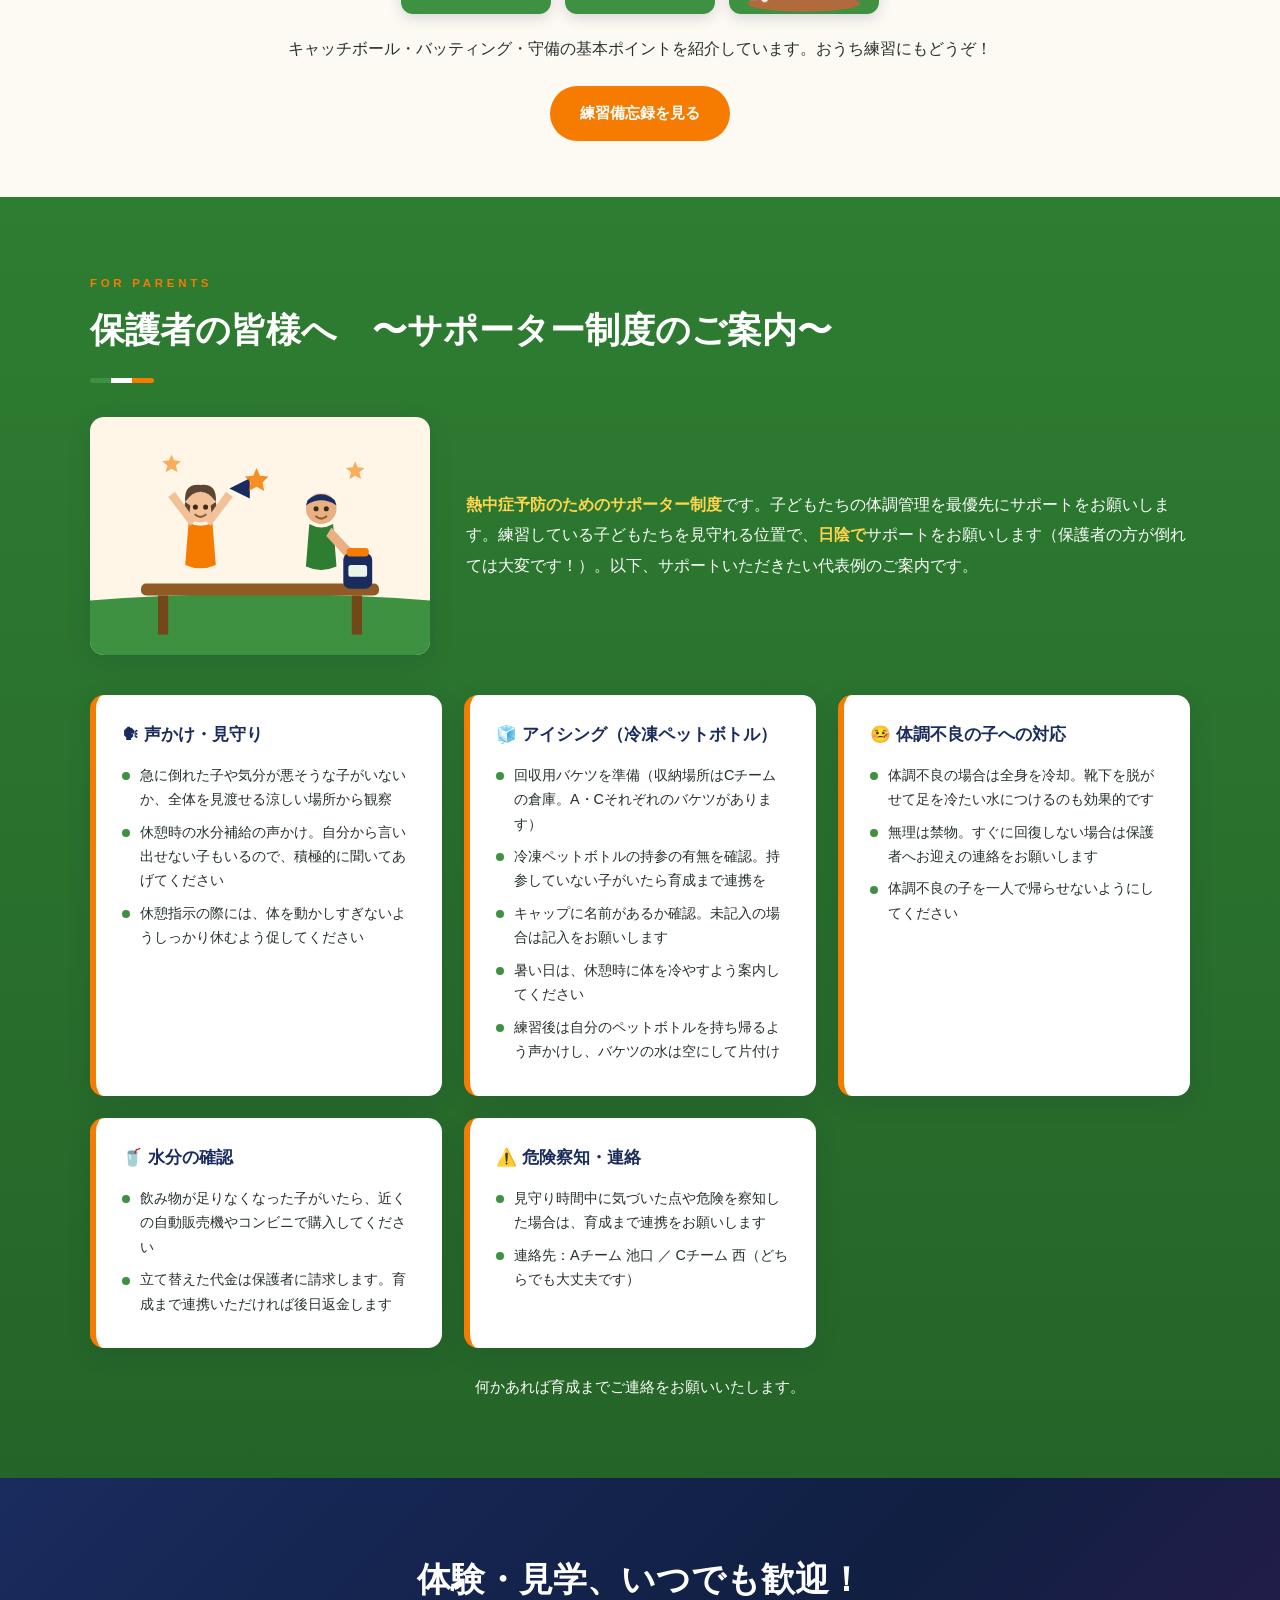
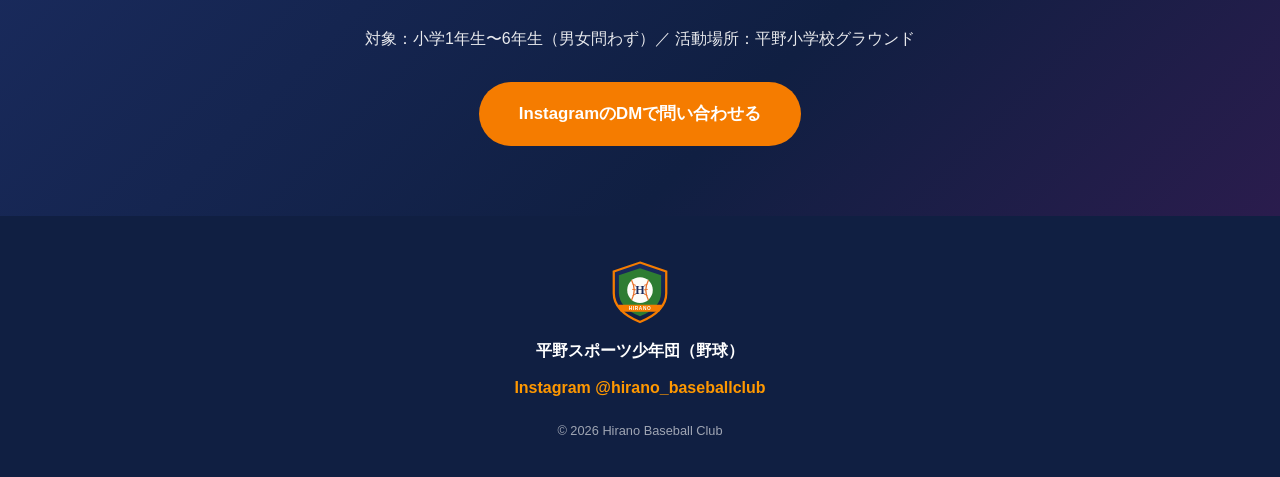
==== commit 6ea7617f: "予定表を週末ごとのカード式レイアウトに変更 Co-Authored-By: Claude Fable 5 <noreply@anthropic.com>" ====
--- a/index.html
+++ b/index.html
@@ -96,23 +96,59 @@
       <h2 class="section-title light"><span class="title-en">SCHEDULE</span>予定表</h2>
 
       <h3 class="month-title">今月の予定（2026年7月）</h3>
-      <div class="table-wrap">
-        <table class="schedule-table">
-          <thead>
-            <tr><th>日付</th><th>曜日</th><th>予定</th><th>時間・場所</th></tr>
-          </thead>
-          <tbody>
-            <tr><td>7/4</td><td class="sat">土</td><td class="event">ライオンズ杯　開会式</td><td>8:00〜 皇子山グランド</td></tr>
-            <tr><td>7/5</td><td class="sun">日</td><td>全学年練習</td><td>9:00〜15:00 平野小グランド（12:00〜15:00 体育館使用）</td></tr>
-            <tr><td>7/11</td><td class="sat">土</td><td>全学年練習</td><td>14:00〜17:00 平野グランド</td></tr>
-            <tr><td>7/12</td><td class="sun">日</td><td>全学年練習</td><td>9:00〜15:00 平野グランド</td></tr>
-            <tr><td>7/18</td><td class="sat">土</td><td>全学年練習</td><td>14:00〜17:00 平野グランド</td></tr>
-            <tr><td>7/19</td><td class="sun">日</td><td>全学年休み</td><td>—</td></tr>
-            <tr><td>7/20</td><td class="sun">月・祝</td><td>全学年練習（海の日）</td><td>9:00〜12:00 平野グランド</td></tr>
-            <tr><td>7/25</td><td class="sat">土</td><td>全学年練習</td><td>14:00〜17:00 平野グランド</td></tr>
-            <tr><td>7/26</td><td class="sun">日</td><td>全学年練習</td><td>9:00〜12:00 平野グランド</td></tr>
-          </tbody>
-        </table>
+      <div class="weekend-grid">
+        <article class="weekend-card">
+          <div class="weekend-day">
+            <span class="day-chip sat">7/4（土）</span>
+            <p class="day-event">ライオンズ杯　開会式</p>
+            <p class="day-place">8:00〜 皇子山グランド</p>
+          </div>
+          <div class="weekend-day">
+            <span class="day-chip sun">7/5（日）</span>
+            <p class="day-event">全学年練習</p>
+            <p class="day-place">9:00〜15:00 平野小グランド（12:00〜15:00 体育館使用）</p>
+          </div>
+        </article>
+        <article class="weekend-card">
+          <div class="weekend-day">
+            <span class="day-chip sat">7/11（土）</span>
+            <p class="day-event">全学年練習</p>
+            <p class="day-place">14:00〜17:00 平野グランド</p>
+          </div>
+          <div class="weekend-day">
+            <span class="day-chip sun">7/12（日）</span>
+            <p class="day-event">全学年練習</p>
+            <p class="day-place">9:00〜15:00 平野グランド</p>
+          </div>
+        </article>
+        <article class="weekend-card">
+          <div class="weekend-day">
+            <span class="day-chip sat">7/18（土）</span>
+            <p class="day-event">全学年練習</p>
+            <p class="day-place">14:00〜17:00 平野グランド</p>
+          </div>
+          <div class="weekend-day">
+            <span class="day-chip sun">7/19（日）</span>
+            <p class="day-event">全学年休み</p>
+          </div>
+          <div class="weekend-day">
+            <span class="day-chip sun">7/20（月・祝）</span>
+            <p class="day-event">全学年練習（海の日）</p>
+            <p class="day-place">9:00〜12:00 平野グランド</p>
+          </div>
+        </article>
+        <article class="weekend-card">
+          <div class="weekend-day">
+            <span class="day-chip sat">7/25（土）</span>
+            <p class="day-event">全学年練習</p>
+            <p class="day-place">14:00〜17:00 平野グランド</p>
+          </div>
+          <div class="weekend-day">
+            <span class="day-chip sun">7/26（日）</span>
+            <p class="day-event">全学年練習</p>
+            <p class="day-place">9:00〜12:00 平野グランド</p>
+          </div>
+        </article>
       </div>
       <div class="timetree-card">
         <div class="timetree-icon">💬</div>
--- a/style.css
+++ b/style.css
@@ -566,33 +566,42 @@
 .timetree-text { font-size: 0.92rem; margin-bottom: 18px; }
 .timetree-card { margin-top: 26px; }
 
-.table-wrap { overflow-x: auto; border-radius: var(--radius); box-shadow: var(--shadow); }
-
-.schedule-table {
-  width: 100%;
-  border-collapse: collapse;
+/* 週末ごとのカード */
+.weekend-grid {
+  display: grid;
+  grid-template-columns: repeat(auto-fit, minmax(300px, 1fr));
+  gap: 18px;
+}
+
+.weekend-card {
   background: #fff;
   color: var(--text);
-  font-size: 0.95rem;
-  min-width: 560px;
-}
-
-.schedule-table th {
-  background: var(--orange);
-  color: #fff;
-  padding: 12px 16px;
-  text-align: left;
-  font-size: 0.88rem;
-  letter-spacing: 0.05em;
-}
-
-.schedule-table td { padding: 12px 16px; border-top: 1px solid #eee; }
-
-.schedule-table tbody tr:nth-child(even) { background: var(--green-pale); }
-
-.schedule-table td.sat { color: var(--green); font-weight: 800; }
-.schedule-table td.sun { color: var(--orange); font-weight: 800; }
-.schedule-table td.event { font-weight: 800; color: var(--navy); }
+  border-radius: var(--radius);
+  box-shadow: var(--shadow);
+  padding: 20px 22px;
+}
+
+.weekend-day + .weekend-day {
+  margin-top: 14px;
+  padding-top: 14px;
+  border-top: 1px dashed #ccd3e2;
+}
+
+.day-chip {
+  display: inline-block;
+  font-weight: 800;
+  font-size: 0.9rem;
+  color: #fff;
+  padding: 2px 14px;
+  border-radius: 999px;
+  margin-bottom: 6px;
+}
+
+.day-chip.sat { background: var(--green); }
+.day-chip.sun { background: var(--orange); }
+
+.day-event { font-weight: 800; color: var(--navy); font-size: 1.05rem; line-height: 1.6; }
+.day-place { color: #555; font-size: 0.95rem; line-height: 1.6; margin-top: 2px; }
 
 .schedule-note { margin-top: 18px; font-size: 0.9rem; }
 .schedule-note a { color: var(--orange-light); font-weight: 700; }
@@ -777,54 +786,10 @@
   .schedule-note { font-size: 1rem; }
   .parents-note { font-size: 1rem; }
 
-  /* 予定表を横スクロール表からカード式に変更 */
-  .table-wrap { overflow-x: visible; box-shadow: none; }
-
-  .schedule-table { min-width: 0; display: block; background: none; }
-  .schedule-table thead { display: none; }
-  .schedule-table tbody { display: block; }
-
-  .schedule-table tr {
-    display: block;
-    background: #fff;
-    border-radius: var(--radius);
-    box-shadow: var(--shadow);
-    margin-bottom: 14px;
-    padding: 14px 18px 16px;
-  }
-
-  .schedule-table tbody tr:nth-child(even) { background: #fff; }
-
-  .schedule-table td {
-    display: block;
-    border: none;
-    padding: 0;
-    font-size: 1rem;
-    line-height: 1.6;
-  }
-
-  /* 日付と曜日を1行に */
-  .schedule-table td:nth-child(1),
-  .schedule-table td:nth-child(2) {
-    display: inline-block;
-    font-size: 1.15rem;
-    font-weight: 800;
-    margin-right: 6px;
-  }
-
-  /* 予定名 */
-  .schedule-table td:nth-child(3) {
-    font-weight: 700;
-    color: var(--navy);
-    margin-top: 4px;
-    font-size: 1.05rem;
-  }
-
-  /* 時間・場所 */
-  .schedule-table td:nth-child(4) {
-    color: #555;
-    margin-top: 2px;
-  }
+  /* 週末カードのスマホ調整 */
+  .day-chip { font-size: 1rem; }
+  .day-event { font-size: 1.1rem; }
+  .day-place { font-size: 1rem; }
 }
 
 /* ===== スマホの文字を読みやすく ===== */
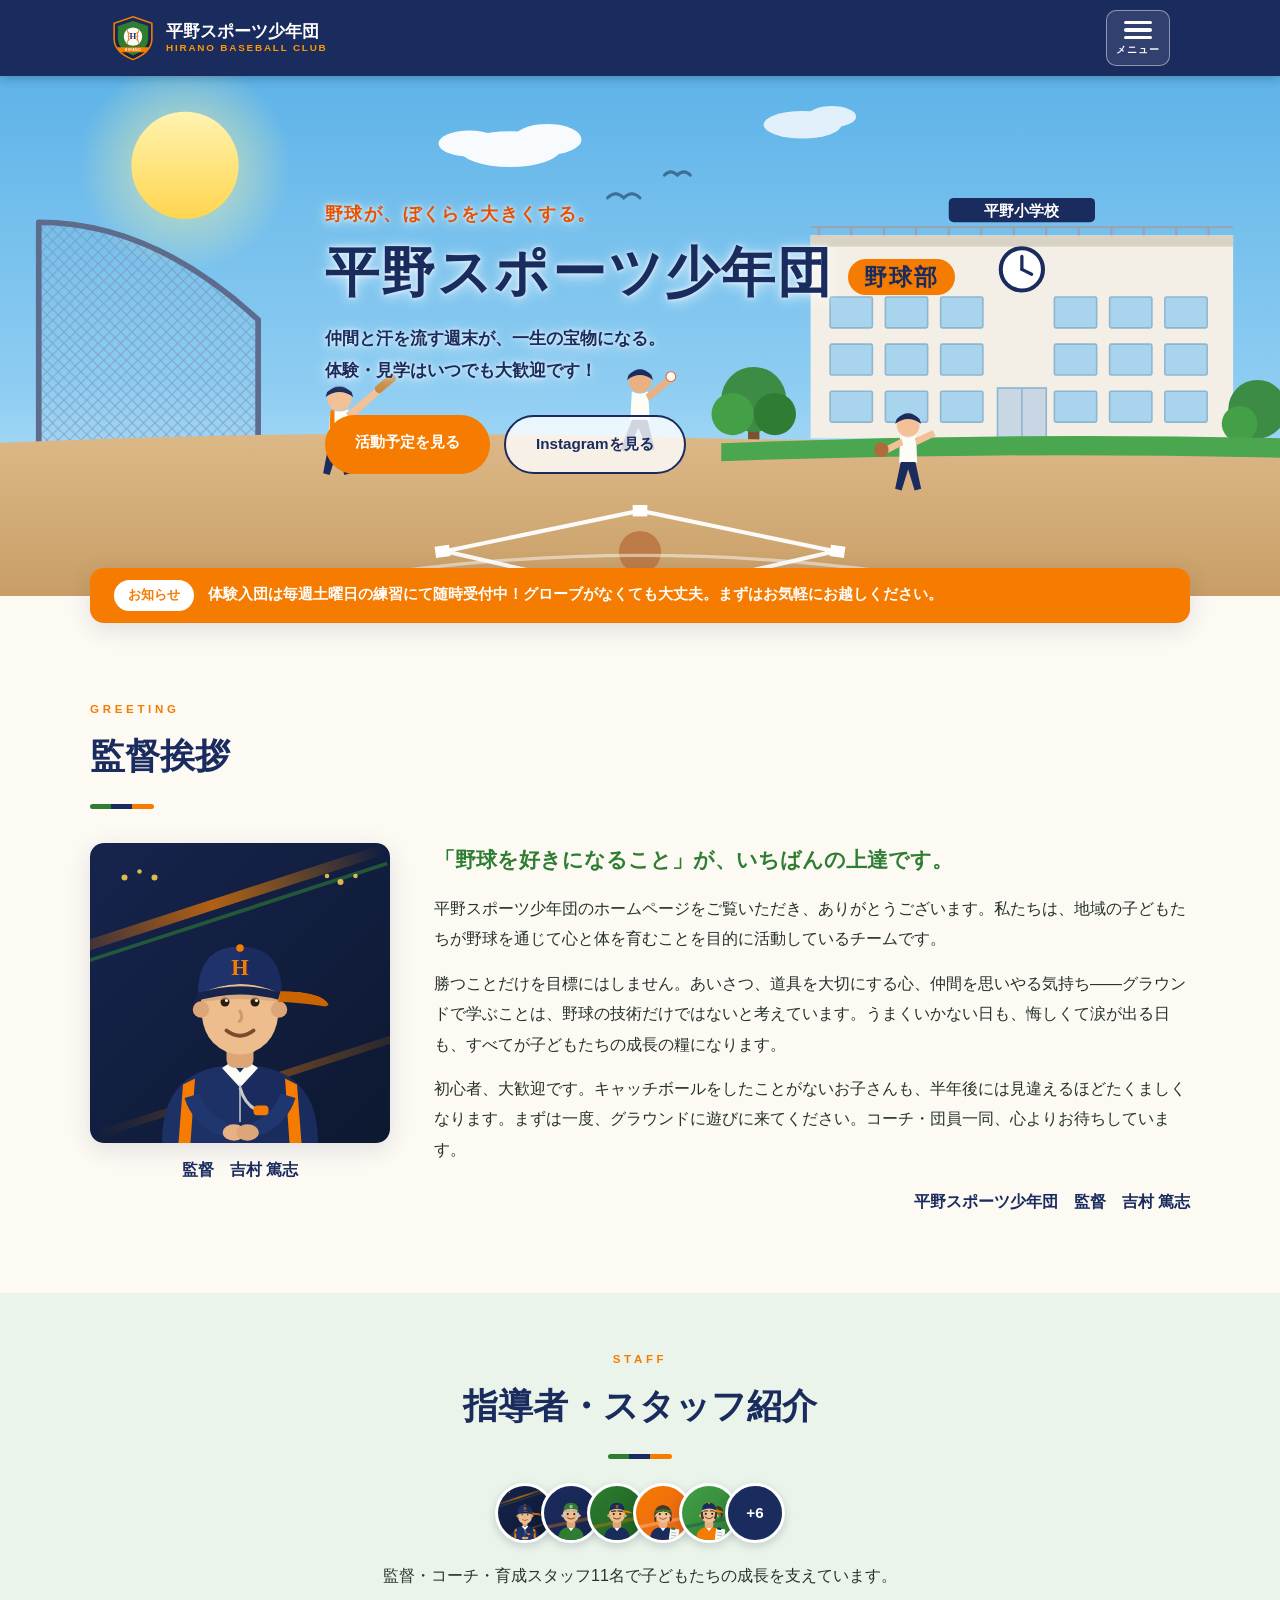
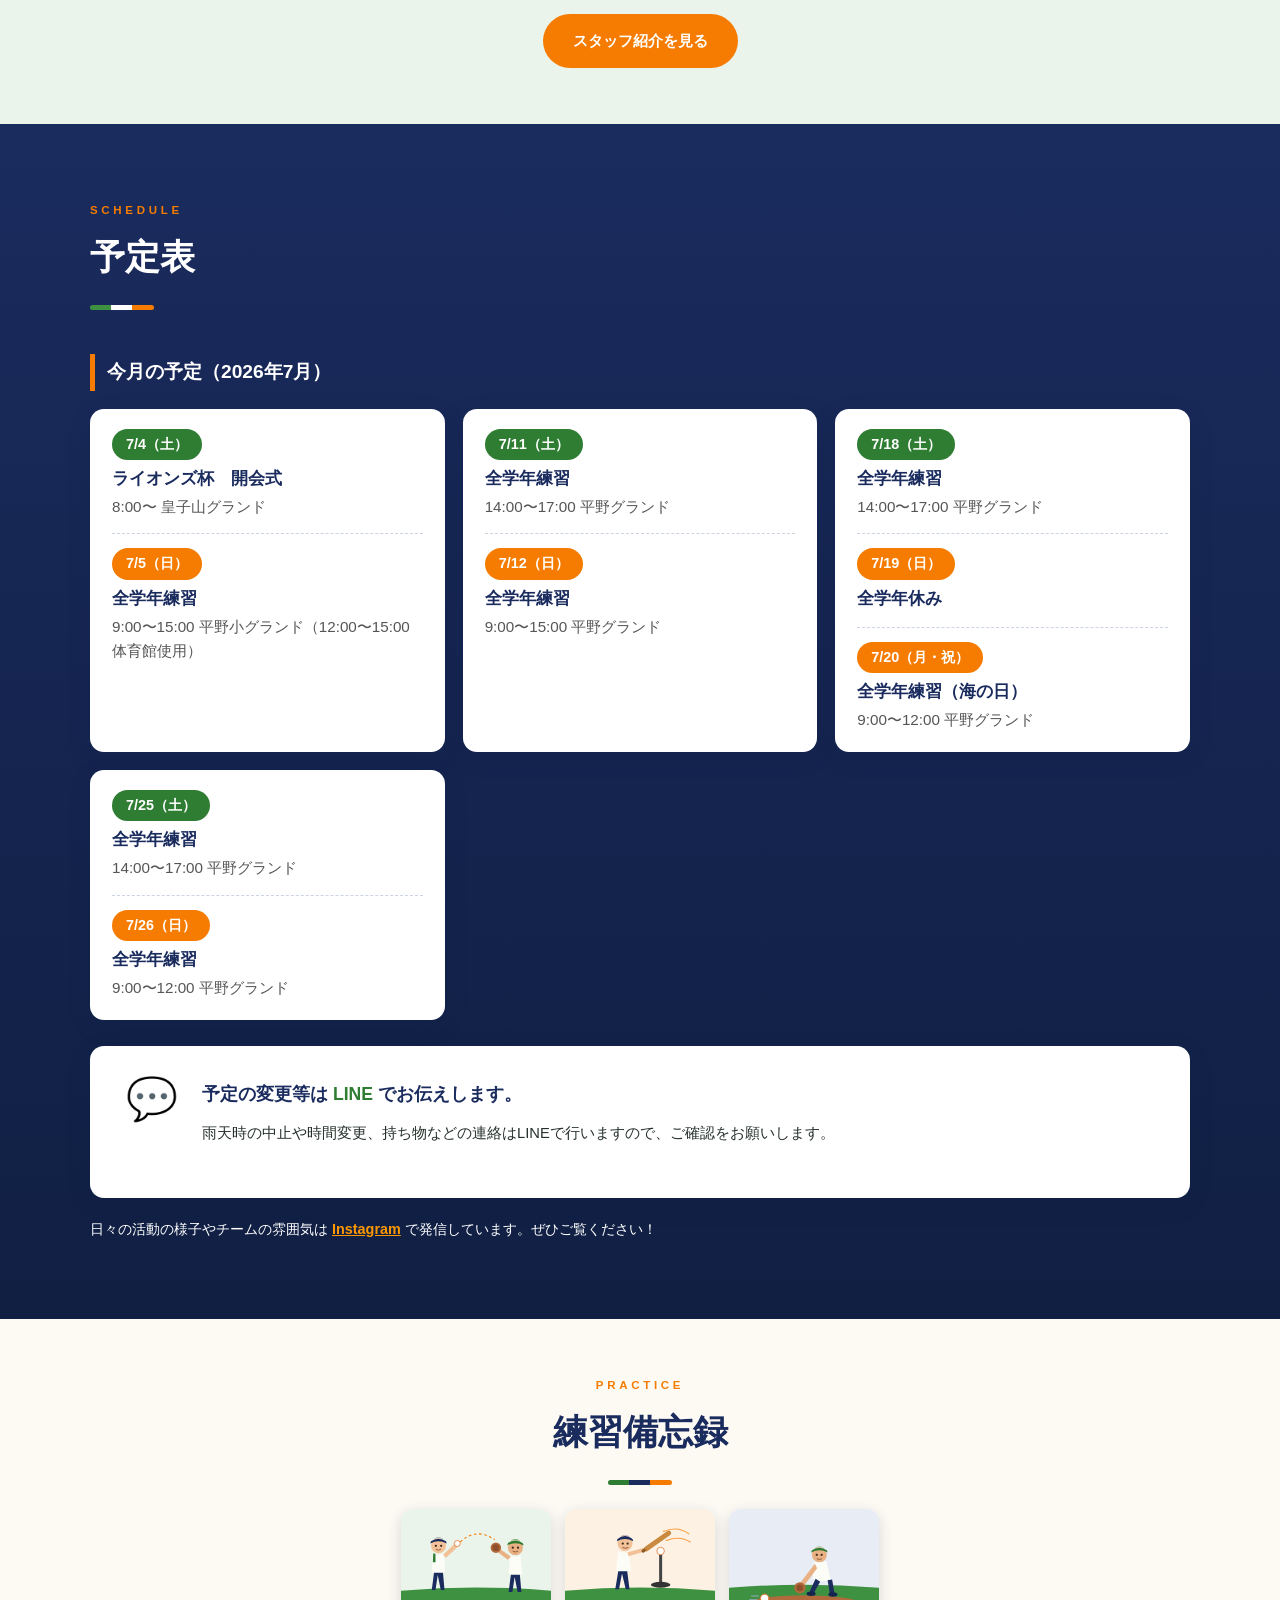
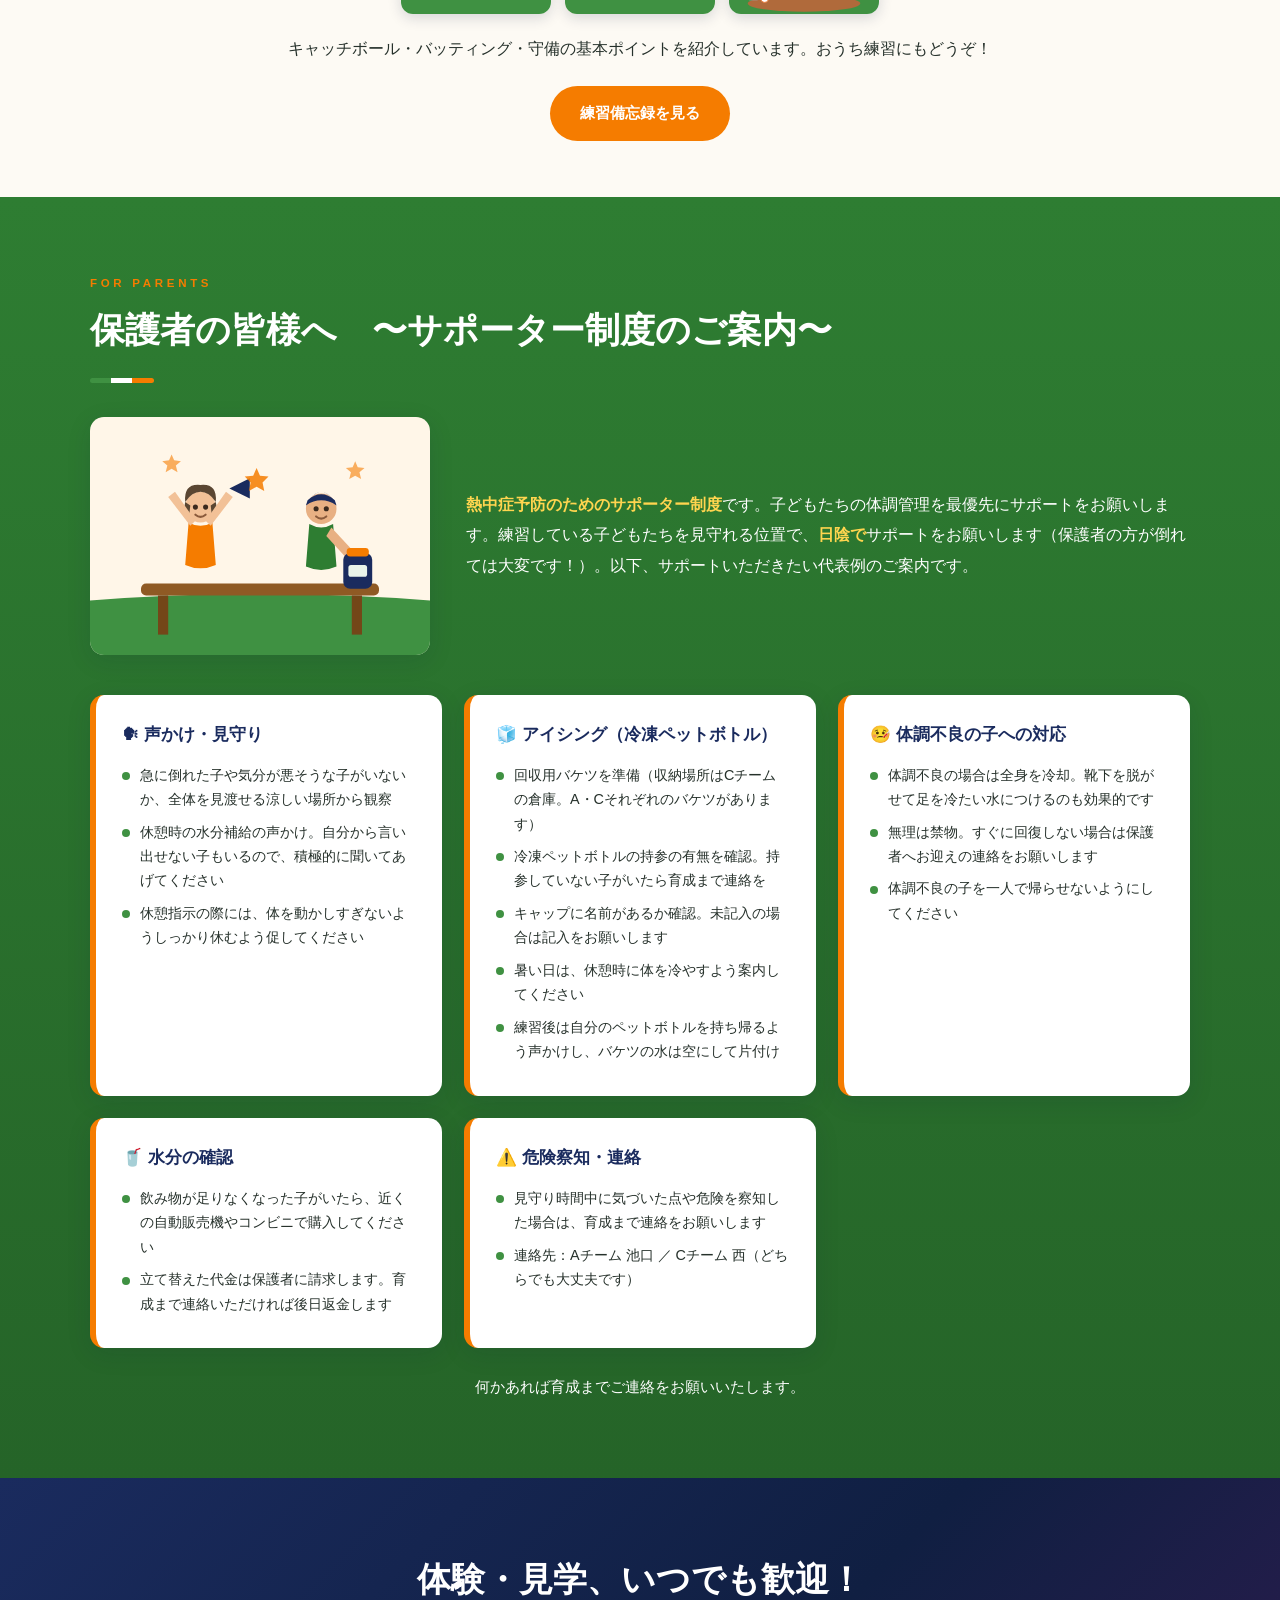
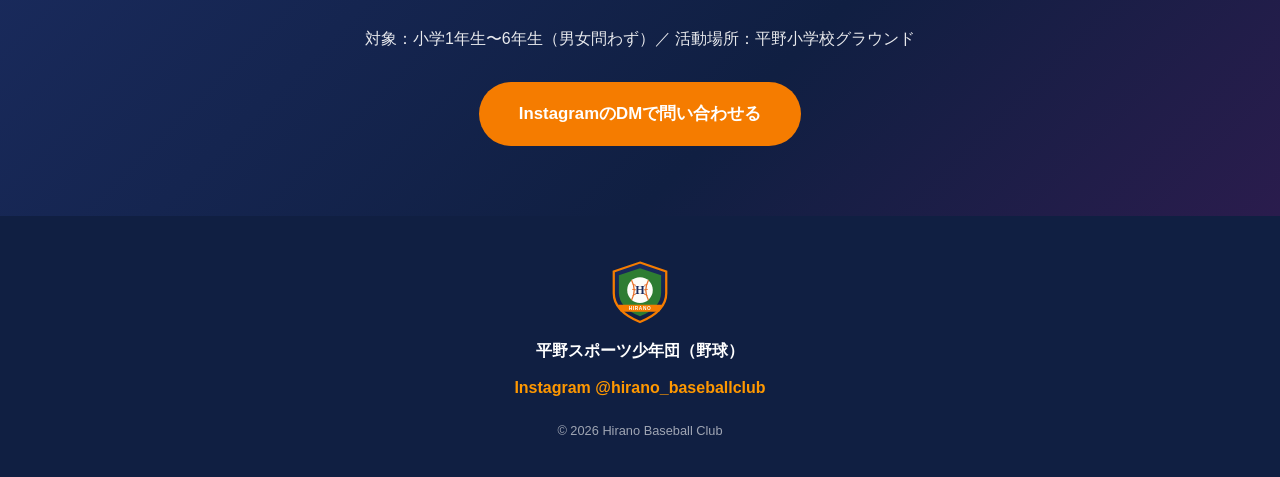
==== commit 5c6fba1d: "ヒーロー画像を平野小学校グラウンドの風景に変更、サポーター制度の「連携」を「連絡」に修正 Co-Authored-By: Claude Fable 5 <noreply@anthropic.com>" ====
--- a/index.html
+++ b/index.html
@@ -35,7 +35,7 @@
 
   <!-- ヒーロー -->
   <section class="hero">
-    <img src="images/hero.svg" alt="夕暮れのグラウンドで野球をする子どもたち" class="hero-img">
+    <img src="images/hero.svg" alt="平野小学校のグラウンドで野球をする子どもたち" class="hero-img">
     <div class="hero-overlay">
       <p class="hero-catch">野球が、ぼくらを大きくする。</p>
       <h1 class="hero-title">平野スポーツ少年団<span>野球部</span></h1>
@@ -196,7 +196,7 @@
           <h3>🧊 アイシング（冷凍ペットボトル）</h3>
           <ul>
             <li>回収用バケツを準備（収納場所はCチームの倉庫。A・Cそれぞれのバケツがあります）</li>
-            <li>冷凍ペットボトルの持参の有無を確認。持参していない子がいたら育成まで連携を</li>
+            <li>冷凍ペットボトルの持参の有無を確認。持参していない子がいたら育成まで連絡を</li>
             <li>キャップに名前があるか確認。未記入の場合は記入をお願いします</li>
             <li>暑い日は、休憩時に体を冷やすよう案内してください</li>
             <li>練習後は自分のペットボトルを持ち帰るよう声かけし、バケツの水は空にして片付け</li>
@@ -214,13 +214,13 @@
           <h3>🥤 水分の確認</h3>
           <ul>
             <li>飲み物が足りなくなった子がいたら、近くの自動販売機やコンビニで購入してください</li>
-            <li>立て替えた代金は保護者に請求します。育成まで連携いただければ後日返金します</li>
+            <li>立て替えた代金は保護者に請求します。育成まで連絡いただければ後日返金します</li>
           </ul>
         </div>
         <div class="duty-card">
           <h3>⚠️ 危険察知・連絡</h3>
           <ul>
-            <li>見守り時間中に気づいた点や危険を察知した場合は、育成まで連携をお願いします</li>
+            <li>見守り時間中に気づいた点や危険を察知した場合は、育成まで連絡をお願いします</li>
             <li>連絡先：Aチーム 池口 ／ Cチーム 西（どちらでも大丈夫です）</li>
           </ul>
         </div>
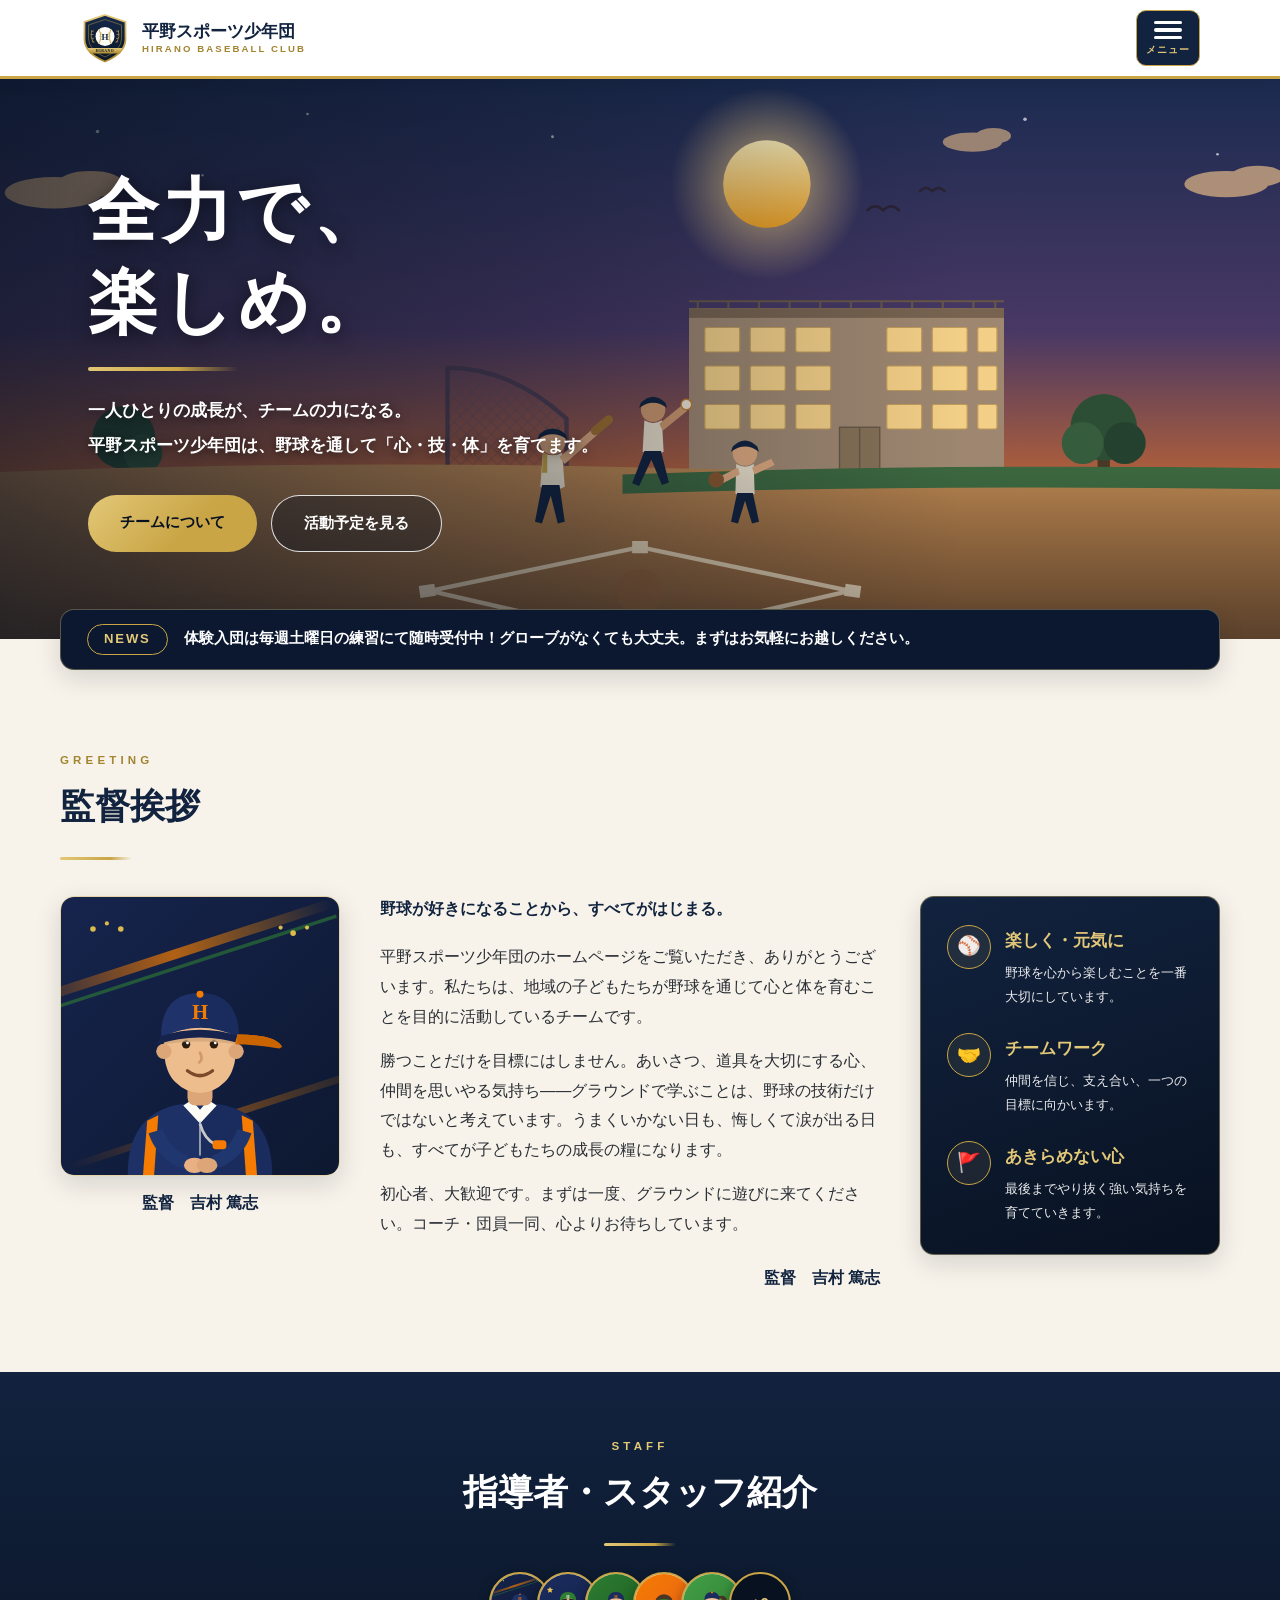
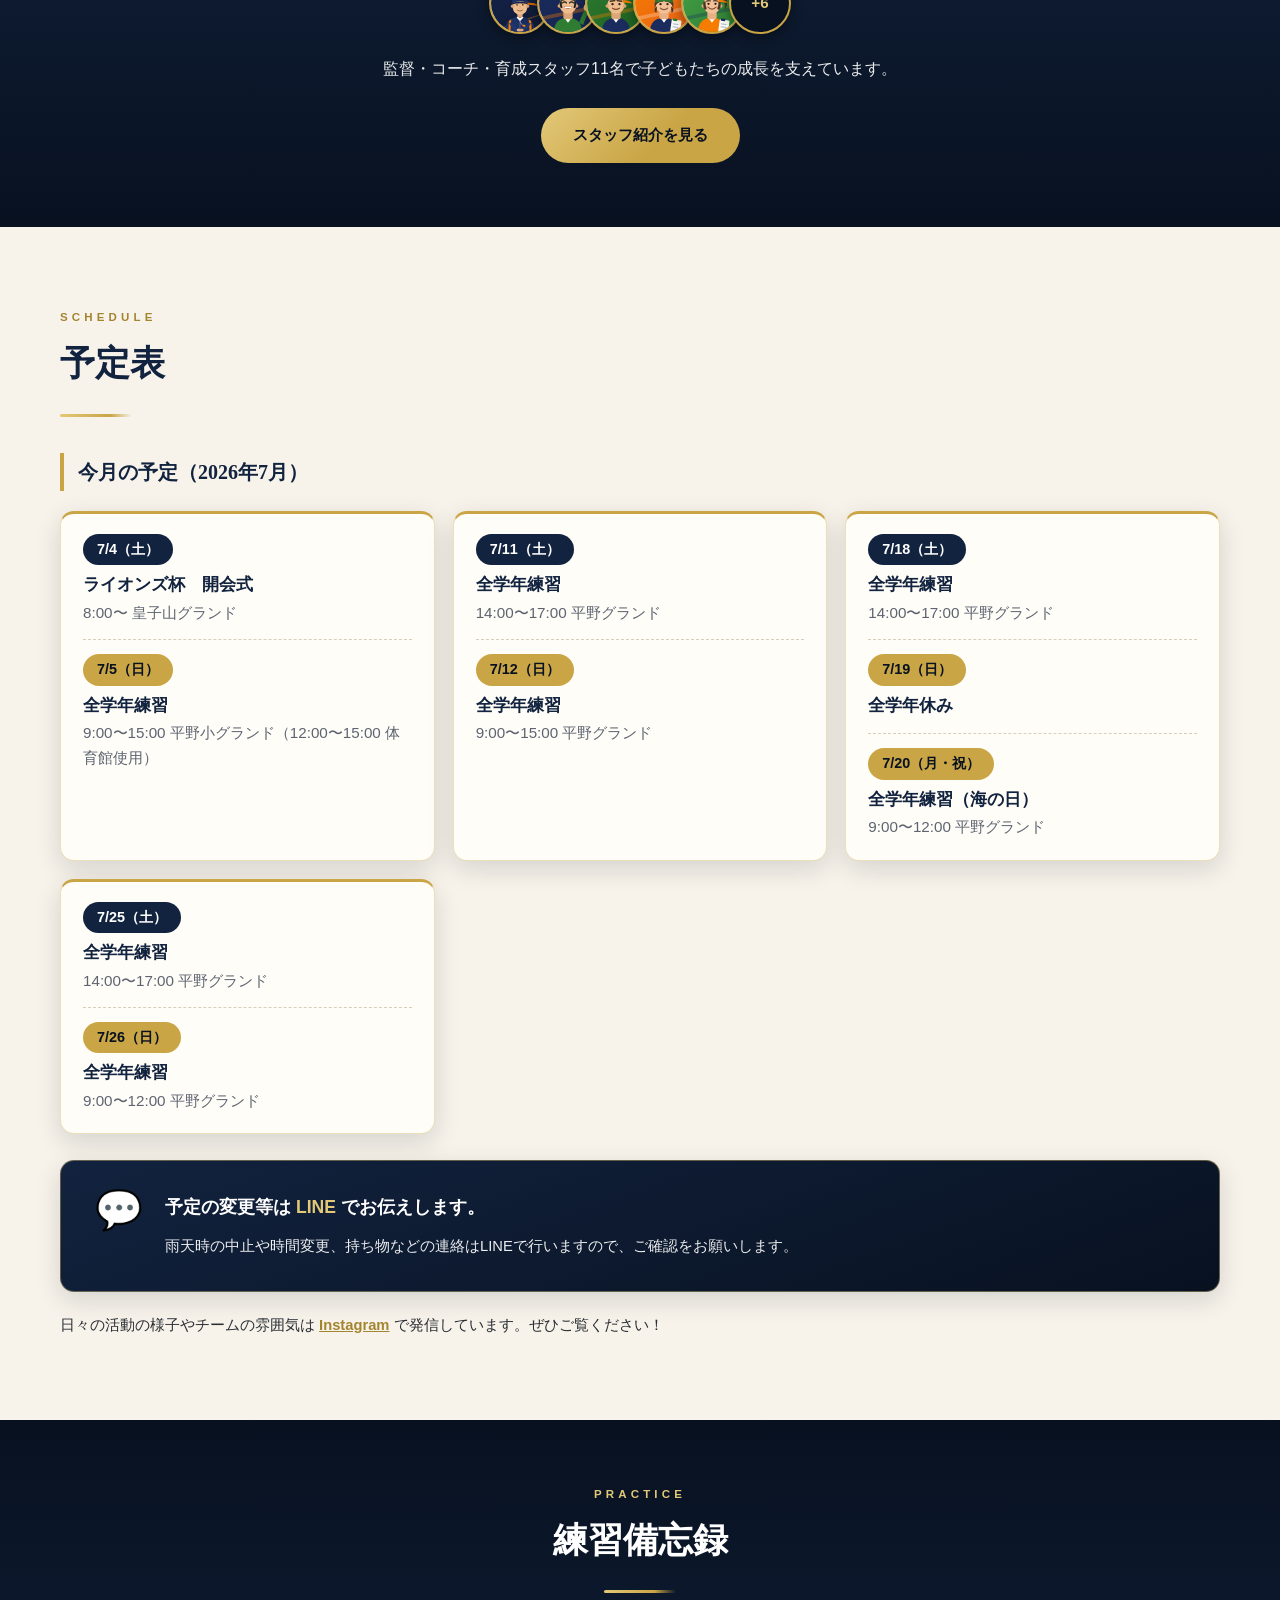
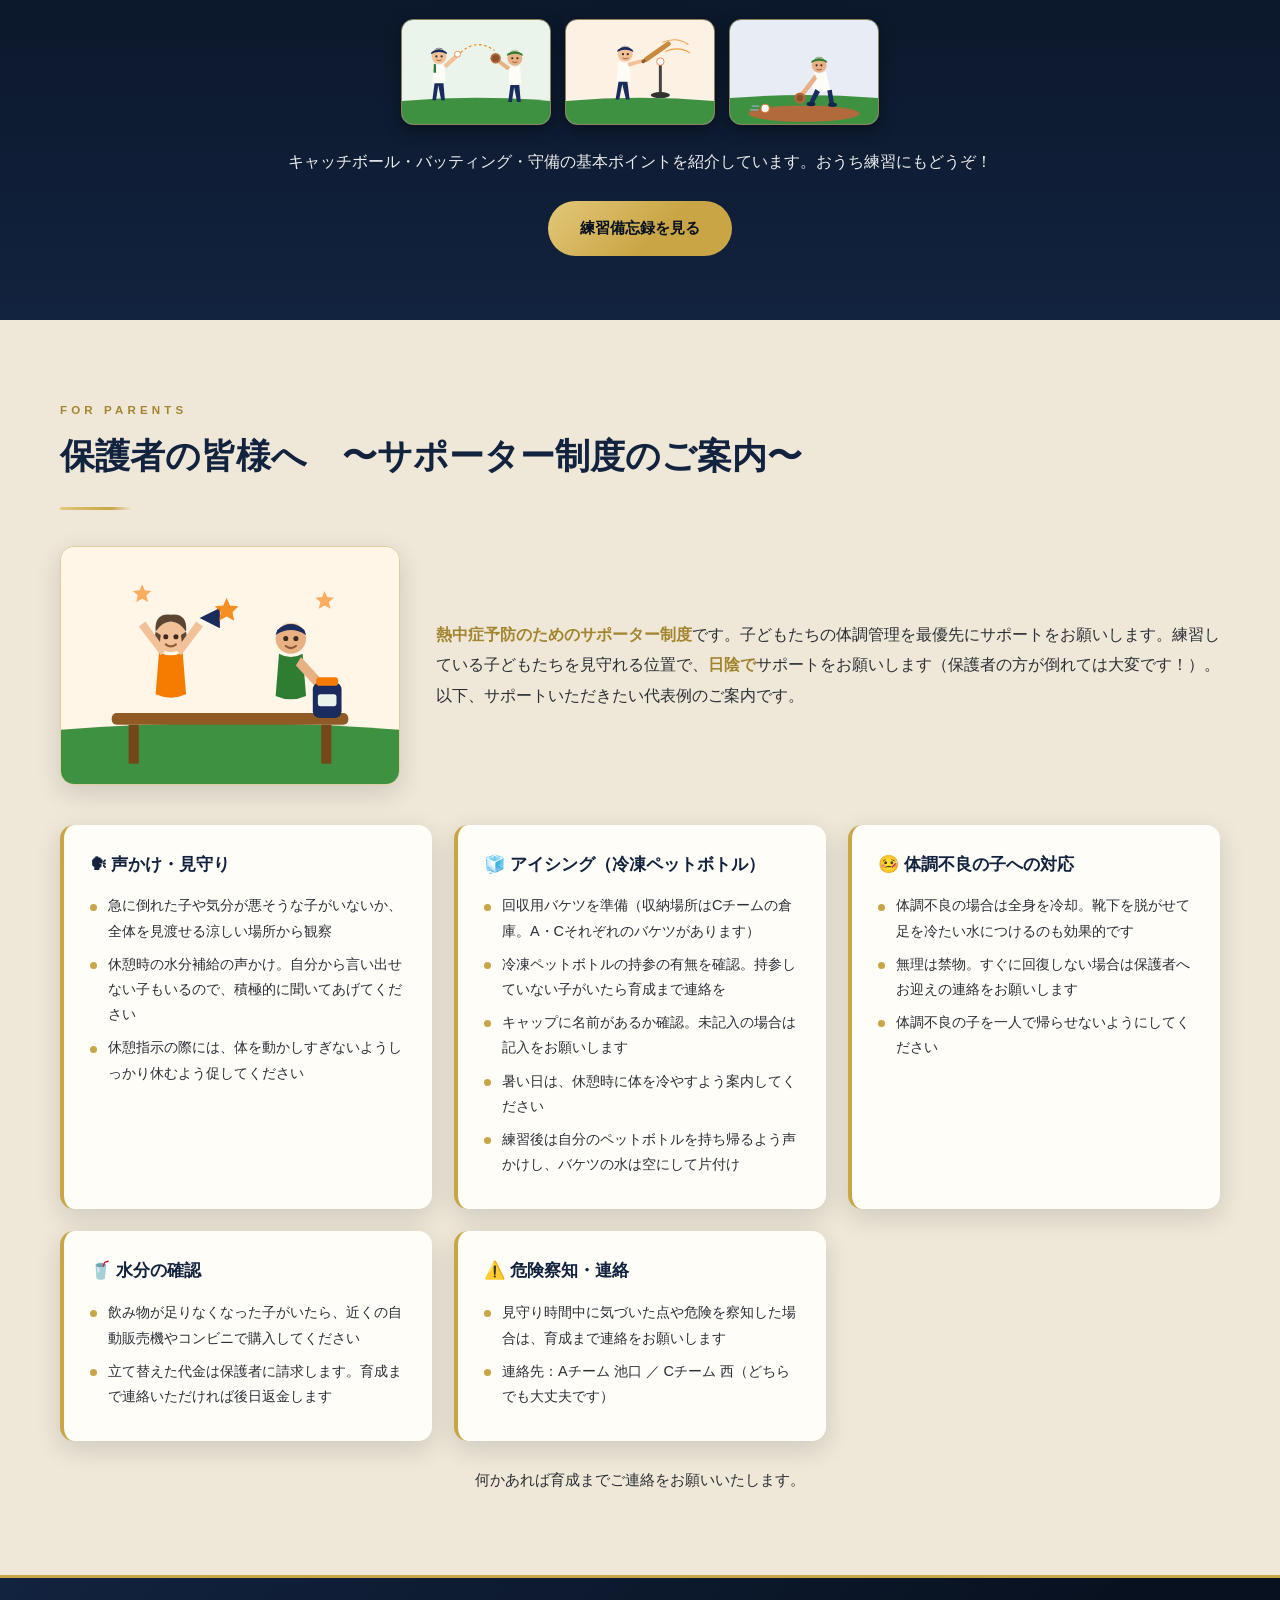
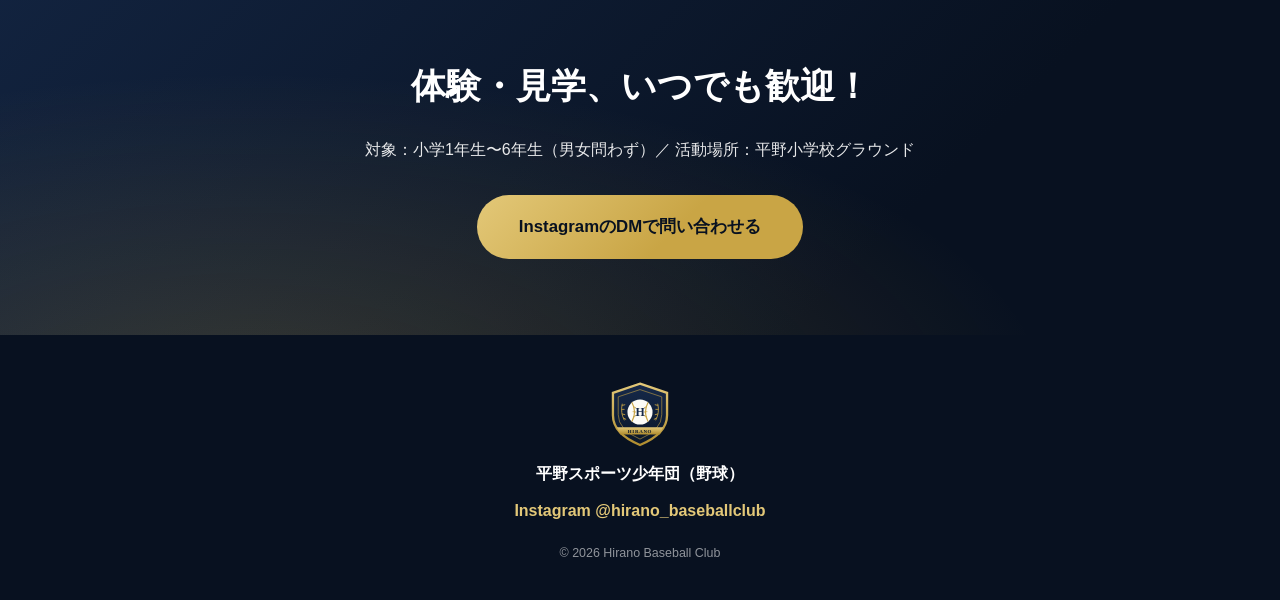
==== commit 1e7d7ea4: "サイト全体を紺×ゴールドのプレミアム調デザインにリニューアル - 見出しを明朝体に、ロゴを紺×金に刷新 - ヒーローを夕暮れのグラウンドに変更、キャッチコピー「全力で、楽しめ。」 - 監督挨拶にチーム" ====
--- a/index.html
+++ b/index.html
@@ -35,21 +35,20 @@
 
   <!-- ヒーロー -->
   <section class="hero">
-    <img src="images/hero.svg" alt="平野小学校のグラウンドで野球をする子どもたち" class="hero-img">
+    <img src="images/hero.svg" alt="夕暮れの平野小学校のグラウンドで野球をする子どもたち" class="hero-img">
     <div class="hero-overlay">
-      <p class="hero-catch">野球が、ぼくらを大きくする。</p>
-      <h1 class="hero-title">平野スポーツ少年団<span>野球部</span></h1>
-      <p class="hero-sub">仲間と汗を流す週末が、一生の宝物になる。<br>体験・見学はいつでも大歓迎です！</p>
+      <h1 class="hero-title">全力で、<br>楽しめ。</h1>
+      <p class="hero-sub">一人ひとりの成長が、チームの力になる。<br>平野スポーツ少年団は、野球を通して「心・技・体」を育てます。</p>
       <div class="hero-buttons">
-        <a href="#schedule" class="btn btn-orange">活動予定を見る</a>
-        <a href="https://www.instagram.com/hirano_baseballclub/" target="_blank" rel="noopener" class="btn btn-ghost">Instagramを見る</a>
+        <a href="#greeting" class="btn btn-gold">チームについて</a>
+        <a href="#schedule" class="btn btn-ghost">活動予定を見る</a>
       </div>
     </div>
   </section>
 
   <!-- お知らせバー -->
   <div class="news-bar">
-    <span class="news-label">お知らせ</span>
+    <span class="news-label">NEWS</span>
     <p>体験入団は毎週土曜日の練習にて随時受付中！グローブがなくても大丈夫。まずはお気軽にお越しください。</p>
   </div>
 
@@ -63,12 +62,35 @@
           <figcaption>監督　吉村 篤志</figcaption>
         </figure>
         <div class="greeting-text">
-          <p class="greeting-lead">「野球を好きになること」が、いちばんの上達です。</p>
+          <p class="greeting-lead">野球が好きになることから、すべてがはじまる。</p>
           <p>平野スポーツ少年団のホームページをご覧いただき、ありがとうございます。私たちは、地域の子どもたちが野球を通じて心と体を育むことを目的に活動しているチームです。</p>
           <p>勝つことだけを目標にはしません。あいさつ、道具を大切にする心、仲間を思いやる気持ち——グラウンドで学ぶことは、野球の技術だけではないと考えています。うまくいかない日も、悔しくて涙が出る日も、すべてが子どもたちの成長の糧になります。</p>
-          <p>初心者、大歓迎です。キャッチボールをしたことがないお子さんも、半年後には見違えるほどたくましくなります。まずは一度、グラウンドに遊びに来てください。コーチ・団員一同、心よりお待ちしています。</p>
-          <p class="greeting-sign">平野スポーツ少年団　監督　吉村 篤志</p>
-        </div>
+          <p>初心者、大歓迎です。まずは一度、グラウンドに遊びに来てください。コーチ・団員一同、心よりお待ちしています。</p>
+          <p class="greeting-sign">監督　吉村 篤志</p>
+        </div>
+        <aside class="values-card">
+          <div class="value-item">
+            <span class="value-icon">⚾</span>
+            <div>
+              <h3>楽しく・元気に</h3>
+              <p>野球を心から楽しむことを一番大切にしています。</p>
+            </div>
+          </div>
+          <div class="value-item">
+            <span class="value-icon">🤝</span>
+            <div>
+              <h3>チームワーク</h3>
+              <p>仲間を信じ、支え合い、一つの目標に向かいます。</p>
+            </div>
+          </div>
+          <div class="value-item">
+            <span class="value-icon">🚩</span>
+            <div>
+              <h3>あきらめない心</h3>
+              <p>最後までやり抜く強い気持ちを育てていきます。</p>
+            </div>
+          </div>
+        </aside>
       </div>
     </div>
   </section>
@@ -91,9 +113,9 @@
   </section>
 
   <!-- 予定表 -->
-  <section class="section section-navy" id="schedule">
-    <div class="section-inner">
-      <h2 class="section-title light"><span class="title-en">SCHEDULE</span>予定表</h2>
+  <section class="section" id="schedule">
+    <div class="section-inner">
+      <h2 class="section-title"><span class="title-en">SCHEDULE</span>予定表</h2>
 
       <h3 class="month-title">今月の予定（2026年7月）</h3>
       <div class="weekend-grid">
@@ -176,9 +198,9 @@
   </section>
 
   <!-- 保護者の皆様へ -->
-  <section class="section section-green" id="parents">
-    <div class="section-inner">
-      <h2 class="section-title light"><span class="title-en">FOR PARENTS</span>保護者の皆様へ　〜サポーター制度のご案内〜</h2>
+  <section class="section section-parents" id="parents">
+    <div class="section-inner">
+      <h2 class="section-title"><span class="title-en">FOR PARENTS</span>保護者の皆様へ　〜サポーター制度のご案内〜</h2>
       <div class="parents-intro">
         <img src="images/parents.svg" alt="見守りサポートをする保護者のイラスト" class="parents-img">
         <p><strong>熱中症予防のためのサポーター制度</strong>です。子どもたちの体調管理を最優先にサポートをお願いします。練習している子どもたちを見守れる位置で、<strong>日陰で</strong>サポートをお願いします（保護者の方が倒れては大変です！）。以下、サポートいただきたい代表例のご案内です。</p>
--- a/style.css
+++ b/style.css
@@ -1,18 +1,20 @@
 /* ===== 平野スポーツ少年団 公式サイト =====
-   テーマカラー: 緑 #2e7d32 / 紺 #1a2b5e / オレンジ #f57c00 */
+   テーマ: 紺 × ゴールド (プレミアム調) */
 
 :root {
-  --green: #2e7d32;
-  --green-light: #3f9142;
-  --green-pale: #eaf4ea;
-  --navy: #1a2b5e;
-  --navy-dark: #101f42;
-  --orange: #f57c00;
-  --orange-light: #ff9800;
-  --cream: #fdfaf4;
-  --text: #26312b;
+  --navy: #12233f;
+  --navy-dark: #0c1830;
+  --navy-deep: #081120;
+  --gold: #c9a545;
+  --gold-light: #e3c878;
+  --gold-dark: #a3842f;
+  --cream: #f7f3ea;
+  --paper: #fffdf8;
+  --orange: #e87722;
+  --text: #2a2e35;
   --radius: 14px;
-  --shadow: 0 6px 24px rgba(16, 31, 66, 0.12);
+  --shadow: 0 8px 26px rgba(8, 17, 32, 0.14);
+  --serif: "Hiragino Mincho ProN", "Yu Mincho", "Noto Serif JP", serif;
 }
 
 * { margin: 0; padding: 0; box-sizing: border-box; }
@@ -33,12 +35,13 @@
   position: sticky;
   top: 0;
   z-index: 100;
-  background: var(--navy);
-  box-shadow: 0 2px 10px rgba(0,0,0,0.25);
+  background: #fff;
+  box-shadow: 0 2px 14px rgba(8, 17, 32, 0.12);
+  border-bottom: 3px solid var(--gold);
 }
 
 .header-inner {
-  max-width: 1100px;
+  max-width: 1160px;
   margin: 0 auto;
   padding: 10px 20px;
   display: flex;
@@ -50,25 +53,27 @@
 .brand {
   display: flex;
   align-items: center;
-  gap: 10px;
+  gap: 12px;
   text-decoration: none;
-  color: #fff;
-}
-
-.brand-logo { width: 46px; height: 46px; }
+  color: var(--navy);
+}
+
+.brand-logo { width: 50px; height: 50px; }
 
 .brand-name {
-  font-weight: 700;
-  font-size: 1.05rem;
+  font-family: var(--serif);
+  font-weight: 700;
+  font-size: 1.08rem;
   line-height: 1.3;
   display: flex;
   flex-direction: column;
 }
 
 .brand-name small {
-  font-size: 0.62rem;
-  letter-spacing: 0.18em;
-  color: var(--orange-light);
+  font-family: "Hiragino Kaku Gothic ProN", sans-serif;
+  font-size: 0.6rem;
+  letter-spacing: 0.22em;
+  color: var(--gold-dark);
   font-weight: 600;
 }
 
@@ -77,14 +82,15 @@
   position: absolute;
   top: 100%;
   right: 12px;
-  min-width: 260px;
-  background: var(--navy);
+  min-width: 270px;
+  background: var(--navy-dark);
   display: none;
   flex-direction: column;
   align-items: stretch;
-  padding: 10px 16px 18px;
+  padding: 12px 18px 20px;
   border-radius: 0 0 14px 14px;
-  box-shadow: 0 14px 30px rgba(0,0,0,0.35);
+  border-top: 2px solid var(--gold);
+  box-shadow: 0 16px 34px rgba(0,0,0,0.4);
 }
 
 .global-nav.open { display: flex; }
@@ -95,22 +101,22 @@
   font-size: 1rem;
   font-weight: 600;
   padding: 14px 12px;
-  border-bottom: 1px solid rgba(255,255,255,0.12);
-  transition: background 0.2s;
+  border-bottom: 1px solid rgba(227,200,120,0.18);
+  transition: background 0.2s, color 0.2s;
   white-space: nowrap;
 }
 
-.global-nav a:hover { background: rgba(255,255,255,0.14); }
+.global-nav a:hover { background: rgba(227,200,120,0.12); color: var(--gold-light); }
 
 .global-nav .nav-insta {
   background: var(--orange);
-  margin-top: 14px;
+  margin-top: 16px;
   text-align: center;
   border-bottom: none;
   border-radius: 999px;
 }
 
-.global-nav .nav-insta:hover { background: var(--orange-light); }
+.global-nav .nav-insta:hover { background: #f08a3c; color: #fff; }
 
 .nav-toggle {
   display: flex;
@@ -120,14 +126,14 @@
   gap: 4px;
   width: 64px;
   height: 56px;
-  background: rgba(255,255,255,0.1);
-  border: 1.5px solid rgba(255,255,255,0.45);
+  background: var(--navy);
+  border: 1.5px solid var(--gold);
   border-radius: 10px;
   cursor: pointer;
   flex-shrink: 0;
 }
 
-.nav-toggle:hover { background: rgba(255,255,255,0.2); }
+.nav-toggle:hover { background: var(--navy-dark); }
 
 .nav-toggle .bar {
   display: block;
@@ -139,7 +145,7 @@
 }
 
 .nav-toggle-text {
-  color: #fff;
+  color: var(--gold-light);
   font-size: 0.6rem;
   font-weight: 700;
   letter-spacing: 0.08em;
@@ -159,8 +165,8 @@
   width: 56px;
   height: 56px;
   border-radius: 50%;
-  background: var(--orange);
-  color: #fff;
+  background: var(--gold);
+  color: var(--navy-deep);
   border: none;
   cursor: pointer;
   display: flex;
@@ -169,7 +175,7 @@
   justify-content: center;
   gap: 1px;
   font-weight: 800;
-  box-shadow: 0 6px 18px rgba(16,31,66,0.35);
+  box-shadow: 0 6px 18px rgba(8,17,32,0.4);
   opacity: 0;
   pointer-events: none;
   transition: opacity 0.25s, transform 0.2s;
@@ -177,7 +183,7 @@
 }
 
 .to-top.show { opacity: 1; pointer-events: auto; }
-.to-top:hover { transform: translateY(-3px); background: var(--orange-light); }
+.to-top:hover { transform: translateY(-3px); background: var(--gold-light); }
 
 .to-top .arrow { font-size: 1.2rem; line-height: 1; }
 .to-top .label { font-size: 0.58rem; letter-spacing: 0.08em; line-height: 1; }
@@ -185,7 +191,7 @@
 /* ===== ヒーロー ===== */
 .hero {
   position: relative;
-  min-height: 520px;
+  min-height: 560px;
   overflow: hidden;
   display: flex;
   align-items: center;
@@ -199,50 +205,58 @@
   object-fit: cover;
 }
 
+.hero::after {
+  content: "";
+  position: absolute;
+  inset: 0;
+  background: linear-gradient(90deg, rgba(8,17,32,0.66) 0%, rgba(8,17,32,0.32) 45%, rgba(8,17,32,0.05) 75%),
+              linear-gradient(0deg, rgba(8,17,32,0.35) 0%, transparent 30%);
+  pointer-events: none;
+}
+
 .hero-overlay {
   position: relative;
   z-index: 1;
-  max-width: 1100px;
+  max-width: 1160px;
+  width: 100%;
   margin: 0 auto;
-  padding: 70px 24px;
-  color: var(--navy);
-  text-shadow: 0 2px 14px rgba(255,255,255,0.85), 0 0 4px rgba(255,255,255,0.9);
-}
-
-.hero-catch {
-  font-size: 1.1rem;
-  font-weight: 700;
-  color: #e65100;
-  letter-spacing: 0.08em;
-  margin-bottom: 8px;
+  padding: 80px 28px;
+  color: #fff;
 }
 
 .hero-title {
-  font-size: clamp(2rem, 5.5vw, 3.4rem);
-  font-weight: 800;
-  letter-spacing: 0.04em;
-  line-height: 1.25;
-}
-
-.hero-title span {
-  display: inline-block;
-  background: var(--orange);
-  font-size: 0.42em;
-  padding: 4px 16px;
-  border-radius: 999px;
-  vertical-align: middle;
-  margin-left: 14px;
-  text-shadow: none;
-}
-
-.hero-sub { margin-top: 16px; font-size: 1.05rem; font-weight: 600; }
-
-.hero-buttons { margin-top: 28px; display: flex; gap: 14px; flex-wrap: wrap; }
+  font-family: var(--serif);
+  font-size: clamp(2.6rem, 6.5vw, 4.4rem);
+  font-weight: 700;
+  letter-spacing: 0.06em;
+  line-height: 1.3;
+  text-shadow: 0 3px 18px rgba(0,0,0,0.55);
+}
+
+.hero-title::after {
+  content: "";
+  display: block;
+  width: 150px;
+  height: 4px;
+  margin-top: 18px;
+  background: linear-gradient(90deg, var(--gold-light), var(--gold) 60%, transparent);
+  border-radius: 2px;
+}
+
+.hero-sub {
+  margin-top: 22px;
+  font-size: 1.05rem;
+  font-weight: 600;
+  line-height: 2.1;
+  text-shadow: 0 2px 10px rgba(0,0,0,0.6);
+}
+
+.hero-buttons { margin-top: 32px; display: flex; gap: 14px; flex-wrap: wrap; }
 
 /* ===== ボタン ===== */
 .btn {
   display: inline-block;
-  padding: 13px 30px;
+  padding: 13px 32px;
   border-radius: 999px;
   font-weight: 700;
   text-decoration: none;
@@ -251,32 +265,39 @@
   text-shadow: none;
 }
 
-.btn:hover { transform: translateY(-2px); box-shadow: 0 6px 18px rgba(0,0,0,0.25); }
-
-.btn-orange { background: var(--orange); color: #fff; }
-.btn-orange:hover { background: var(--orange-light); }
+.btn:hover { transform: translateY(-2px); box-shadow: 0 6px 18px rgba(0,0,0,0.3); }
+
+.btn-gold,
+.btn-orange {
+  background: linear-gradient(135deg, var(--gold-light) 0%, var(--gold) 60%);
+  color: var(--navy-deep);
+}
+
+.btn-gold:hover,
+.btn-orange:hover { background: var(--gold-light); }
 
 .btn-ghost {
-  background: rgba(255,255,255,0.8);
-  color: var(--navy);
-  border: 2px solid var(--navy);
-}
-
-.btn-large { font-size: 1.05rem; padding: 16px 40px; }
+  background: rgba(8,17,32,0.35);
+  color: #fff;
+  border: 1.5px solid rgba(255,255,255,0.85);
+}
+
+.btn-large { font-size: 1.05rem; padding: 16px 42px; }
 
 /* ===== お知らせバー ===== */
 .news-bar {
-  background: var(--orange);
-  color: #fff;
-  display: flex;
-  align-items: center;
-  gap: 14px;
-  padding: 12px 24px;
-  max-width: 1100px;
-  margin: -28px auto 0;
+  background: var(--navy-dark);
+  color: #fff;
+  display: flex;
+  align-items: center;
+  gap: 16px;
+  padding: 14px 26px;
+  max-width: 1160px;
+  margin: -30px auto 0;
   position: relative;
   z-index: 2;
   border-radius: var(--radius);
+  border: 1px solid rgba(227,200,120,0.35);
   box-shadow: var(--shadow);
   font-weight: 600;
   font-size: 0.92rem;
@@ -284,34 +305,26 @@
 
 .news-label {
   flex-shrink: 0;
-  background: #fff;
-  color: var(--orange);
+  color: var(--gold-light);
+  border: 1.5px solid var(--gold);
   font-weight: 800;
-  padding: 3px 14px;
+  padding: 2px 16px;
   border-radius: 999px;
   font-size: 0.82rem;
+  letter-spacing: 0.14em;
 }
 
 /* ===== セクション共通 ===== */
-.section { padding: 76px 24px; }
-
-.section-inner { max-width: 1100px; margin: 0 auto; }
-
-.section-navy {
-  background: linear-gradient(180deg, var(--navy) 0%, var(--navy-dark) 100%);
-  color: #fff;
-}
-
-.section-green {
-  background: linear-gradient(180deg, var(--green) 0%, #256428 100%);
-  color: #fff;
-}
+.section { padding: 80px 24px; }
+
+.section-inner { max-width: 1160px; margin: 0 auto; }
 
 .section-title {
+  font-family: var(--serif);
   font-size: clamp(1.6rem, 3.5vw, 2.2rem);
-  font-weight: 800;
-  color: var(--navy);
-  margin-bottom: 34px;
+  font-weight: 700;
+  color: var(--navy);
+  margin-bottom: 36px;
   display: flex;
   flex-direction: column;
   gap: 2px;
@@ -320,145 +333,111 @@
 .section-title.light { color: #fff; }
 
 .title-en {
+  font-family: "Hiragino Kaku Gothic ProN", sans-serif;
   font-size: 0.72rem;
-  letter-spacing: 0.32em;
-  color: var(--orange);
-  font-weight: 700;
-}
+  letter-spacing: 0.36em;
+  color: var(--gold-dark);
+  font-weight: 700;
+}
+
+.section-title.light .title-en { color: var(--gold-light); }
 
 .section-title::after {
   content: "";
-  width: 64px;
-  height: 5px;
-  border-radius: 3px;
-  background: linear-gradient(90deg, var(--green) 0 33%, var(--navy) 33% 66%, var(--orange) 66%);
-  margin-top: 12px;
-}
-
-.section-title.light::after {
-  background: linear-gradient(90deg, var(--green-light) 0 33%, #fff 33% 66%, var(--orange) 66%);
-}
-
-.section-lead { margin: -14px 0 34px; font-size: 1rem; }
+  width: 72px;
+  height: 3px;
+  border-radius: 2px;
+  background: linear-gradient(90deg, var(--gold-light), var(--gold) 70%, transparent);
+  margin-top: 14px;
+}
 
 /* ===== 監督挨拶 ===== */
 .greeting-grid {
   display: grid;
-  grid-template-columns: 300px 1fr;
-  gap: 44px;
+  grid-template-columns: 280px 1fr 300px;
+  gap: 40px;
   align-items: start;
 }
 
 .greeting-photo img {
   border-radius: var(--radius);
   box-shadow: var(--shadow);
+  border: 1px solid rgba(201,165,69,0.4);
 }
 
 .greeting-photo figcaption {
   text-align: center;
   margin-top: 12px;
+  font-family: var(--serif);
   font-weight: 700;
   color: var(--navy);
 }
 
 .greeting-lead {
-  font-size: 1.3rem;
-  font-weight: 800;
-  color: var(--green);
-  margin-bottom: 18px;
-  line-height: 1.6;
+  font-family: var(--serif);
+  font-size: 1.5rem;
+  font-weight: 700;
+  color: var(--navy);
+  margin-bottom: 20px;
+  line-height: 1.7;
 }
 
 .greeting-text p + p { margin-top: 14px; }
+.greeting-text p { font-size: 0.98rem; }
 
 .greeting-sign {
   text-align: right;
-  font-weight: 700;
-  color: var(--navy);
-  margin-top: 22px !important;
-}
+  font-family: var(--serif);
+  font-weight: 700;
+  font-size: 1.05rem;
+  color: var(--navy);
+  margin-top: 24px !important;
+}
+
+/* チームの理念カード */
+.values-card {
+  background: linear-gradient(160deg, var(--navy) 0%, var(--navy-deep) 100%);
+  border: 1px solid rgba(227,200,120,0.4);
+  border-radius: var(--radius);
+  padding: 28px 26px;
+  color: #fff;
+  display: flex;
+  flex-direction: column;
+  gap: 24px;
+  box-shadow: var(--shadow);
+}
+
+.value-item { display: flex; gap: 14px; align-items: flex-start; }
+
+.value-icon {
+  flex-shrink: 0;
+  width: 44px;
+  height: 44px;
+  border-radius: 50%;
+  border: 1.5px solid var(--gold);
+  display: grid;
+  place-items: center;
+  font-size: 1.2rem;
+  background: rgba(227,200,120,0.08);
+}
+
+.value-item h3 {
+  font-family: var(--serif);
+  font-size: 1.05rem;
+  color: var(--gold-light);
+  margin-bottom: 4px;
+}
+
+.value-item p { font-size: 0.84rem; line-height: 1.8; opacity: 0.92; }
 
 /* ===== 指導者・スタッフ紹介 ===== */
-.section-staff { background: var(--green-pale); }
-
-/* トップページのコンパクト版 */
-.staff-teaser { padding: 56px 24px; }
-.staff-teaser .section-inner { text-align: center; }
-
-.staff-teaser .section-title {
-  align-items: center;
-  margin-bottom: 24px;
-}
-
-.teaser-avatars {
-  display: flex;
-  justify-content: center;
-  align-items: center;
-  margin-bottom: 18px;
-}
-
-.teaser-avatars img,
-.teaser-more {
-  width: 60px;
-  height: 60px;
-  border-radius: 50%;
-  object-fit: cover;
-  border: 3px solid #fff;
-  box-shadow: 0 3px 10px rgba(16,31,66,0.18);
-  margin: 0 -7px;
-  background: #fff;
-}
-
-.teaser-more {
-  display: inline-flex;
-  align-items: center;
-  justify-content: center;
-  background: var(--navy);
-  color: #fff;
-  font-weight: 800;
-  font-size: 0.95rem;
-}
-
-.teaser-text { margin-bottom: 22px; font-size: 1rem; }
-
-/* トップページの練習ノウハウ コンパクト版 */
-.practice-teaser { padding: 56px 24px; }
-.practice-teaser .section-inner { text-align: center; }
-.practice-teaser .section-title { align-items: center; margin-bottom: 24px; }
-
-.teaser-thumbs {
-  display: flex;
-  justify-content: center;
-  gap: 14px;
-  margin-bottom: 20px;
-  flex-wrap: wrap;
-}
-
-.teaser-thumbs img {
-  width: 150px;
-  border-radius: 12px;
-  box-shadow: 0 4px 14px rgba(16,31,66,0.16);
-}
-
-/* サブページ共通 */
-.page-hero {
-  background: linear-gradient(135deg, var(--navy) 0%, var(--navy-dark) 100%);
-  color: #fff;
-  text-align: center;
-  padding: 54px 24px 58px;
-}
-
-.page-hero h1 {
-  font-size: clamp(1.7rem, 4vw, 2.4rem);
-  font-weight: 800;
-  display: flex;
-  flex-direction: column;
-  gap: 4px;
-}
-
-.page-hero p { margin-top: 12px; opacity: 0.92; font-size: 1rem; }
-
-.back-home { text-align: center; margin-top: 44px; }
+.section-staff {
+  background: linear-gradient(180deg, var(--navy) 0%, var(--navy-deep) 100%);
+  color: #fff;
+}
+
+.section-staff .section-title { color: #fff; }
+.section-staff .title-en { color: var(--gold-light); }
 
 .staff-grid {
   display: grid;
@@ -467,11 +446,13 @@
 }
 
 .staff-card {
-  background: #fff;
+  background: var(--paper);
   border-radius: var(--radius);
   overflow: hidden;
-  box-shadow: var(--shadow);
+  box-shadow: 0 10px 26px rgba(0,0,0,0.35);
+  border: 1px solid rgba(227,200,120,0.35);
   transition: transform 0.2s;
+  color: var(--text);
 }
 
 .staff-card:hover { transform: translateY(-5px); }
@@ -482,89 +463,73 @@
 
 .staff-role {
   display: inline-block;
-  background: var(--orange);
-  color: #fff;
+  background: var(--navy);
+  color: var(--gold-light);
   font-size: 0.72rem;
   font-weight: 800;
-  padding: 3px 12px;
+  padding: 3px 14px;
   border-radius: 999px;
   margin-bottom: 8px;
+  letter-spacing: 0.04em;
 }
 
 .staff-body h3 {
-  font-size: 1.1rem;
+  font-family: var(--serif);
+  font-size: 1.15rem;
+  font-weight: 700;
+  color: var(--navy);
+  margin-bottom: 8px;
+}
+
+.staff-body p { font-size: 0.84rem; line-height: 1.75; }
+
+/* トップページのスタッフ コンパクト版 */
+.staff-teaser { padding: 64px 24px; }
+.staff-teaser .section-inner { text-align: center; }
+.staff-teaser .section-title { align-items: center; margin-bottom: 26px; }
+
+.teaser-avatars {
+  display: flex;
+  justify-content: center;
+  align-items: center;
+  margin-bottom: 20px;
+}
+
+.teaser-avatars img,
+.teaser-more {
+  width: 62px;
+  height: 62px;
+  border-radius: 50%;
+  object-fit: cover;
+  border: 2px solid var(--gold);
+  box-shadow: 0 4px 12px rgba(0,0,0,0.4);
+  margin: 0 -7px;
+  background: #fff;
+}
+
+.teaser-more {
+  display: inline-flex;
+  align-items: center;
+  justify-content: center;
+  background: var(--navy-deep);
+  color: var(--gold-light);
   font-weight: 800;
-  color: var(--navy);
-  margin-bottom: 8px;
-}
-
-.staff-body p { font-size: 0.84rem; line-height: 1.7; }
+  font-size: 0.95rem;
+}
+
+.teaser-text { margin-bottom: 24px; font-size: 1rem; }
+.staff-teaser .teaser-text { color: rgba(255,255,255,0.92); }
 
 /* ===== 予定表 ===== */
-.schedule-regular h3, .month-title {
-  font-size: 1.2rem;
-  font-weight: 800;
-  margin-bottom: 18px;
-  border-left: 5px solid var(--orange);
-  padding-left: 12px;
-}
-
-.month-title { margin-top: 44px; }
-
-.regular-cards { display: flex; gap: 20px; flex-wrap: wrap; }
-
-.regular-card {
-  background: rgba(255,255,255,0.08);
-  border: 1px solid rgba(255,255,255,0.22);
-  border-radius: var(--radius);
-  padding: 20px 26px;
-  display: flex;
-  align-items: center;
-  gap: 18px;
-  flex: 1;
-  min-width: 260px;
-}
-
-.day-badge {
-  width: 52px;
-  height: 52px;
-  border-radius: 50%;
-  display: grid;
-  place-items: center;
-  font-size: 1.4rem;
-  font-weight: 800;
-  flex-shrink: 0;
-}
-
-.day-badge.sat { background: var(--green-light); color: #fff; }
-.day-badge.sun { background: var(--orange); color: #fff; }
-
-.regular-time { font-size: 1.15rem; font-weight: 800; }
-.regular-place { font-size: 0.88rem; opacity: 0.85; }
-
-.regular-note { margin-top: 14px; font-size: 0.85rem; opacity: 0.8; }
-
-.timetree-card {
-  background: #fff;
-  color: var(--text);
-  border-radius: var(--radius);
-  box-shadow: var(--shadow);
-  padding: 32px 36px;
-  display: flex;
-  gap: 24px;
-  align-items: flex-start;
-}
-
-.timetree-icon {
-  font-size: 2.6rem;
-  line-height: 1;
-  flex-shrink: 0;
-}
-
-.timetree-lead { font-size: 1.1rem; font-weight: 800; color: var(--navy); margin-bottom: 8px; }
-.timetree-lead strong { color: var(--green); }
-.timetree-text { font-size: 0.92rem; margin-bottom: 18px; }
-.timetree-card { margin-top: 26px; }
+.month-title {
+  font-family: var(--serif);
+  font-size: 1.25rem;
+  font-weight: 700;
+  color: var(--navy);
+  margin-bottom: 20px;
+  border-left: 4px solid var(--gold);
+  padding-left: 14px;
+}
 
 /* 週末ごとのカード */
 .weekend-grid {
@@ -574,9 +539,11 @@
 }
 
 .weekend-card {
-  background: #fff;
+  background: var(--paper);
   color: var(--text);
   border-radius: var(--radius);
+  border: 1px solid rgba(201,165,69,0.35);
+  border-top: 3px solid var(--gold);
   box-shadow: var(--shadow);
   padding: 20px 22px;
 }
@@ -584,29 +551,54 @@
 .weekend-day + .weekend-day {
   margin-top: 14px;
   padding-top: 14px;
-  border-top: 1px dashed #ccd3e2;
+  border-top: 1px dashed #d8cfba;
 }
 
 .day-chip {
   display: inline-block;
   font-weight: 800;
   font-size: 0.9rem;
-  color: #fff;
   padding: 2px 14px;
   border-radius: 999px;
   margin-bottom: 6px;
 }
 
-.day-chip.sat { background: var(--green); }
-.day-chip.sun { background: var(--orange); }
-
-.day-event { font-weight: 800; color: var(--navy); font-size: 1.05rem; line-height: 1.6; }
-.day-place { color: #555; font-size: 0.95rem; line-height: 1.6; margin-top: 2px; }
-
-.schedule-note { margin-top: 18px; font-size: 0.9rem; }
-.schedule-note a { color: var(--orange-light); font-weight: 700; }
-
-/* ===== 練習ノウハウ ===== */
+.day-chip.sat { background: var(--navy); color: #fff; }
+.day-chip.sun { background: var(--gold); color: var(--navy-deep); }
+
+.day-event {
+  font-family: var(--serif);
+  font-weight: 700;
+  color: var(--navy);
+  font-size: 1.08rem;
+  line-height: 1.6;
+}
+.day-place { color: #5d6470; font-size: 0.95rem; line-height: 1.6; margin-top: 2px; }
+
+/* LINE案内カード */
+.timetree-card {
+  background: linear-gradient(160deg, var(--navy) 0%, var(--navy-deep) 100%);
+  color: #fff;
+  border: 1px solid rgba(227,200,120,0.4);
+  border-radius: var(--radius);
+  box-shadow: var(--shadow);
+  padding: 30px 34px;
+  display: flex;
+  gap: 22px;
+  align-items: flex-start;
+  margin-top: 26px;
+}
+
+.timetree-icon { font-size: 2.4rem; line-height: 1; flex-shrink: 0; }
+
+.timetree-lead { font-size: 1.1rem; font-weight: 800; margin-bottom: 8px; }
+.timetree-lead strong { color: var(--gold-light); }
+.timetree-text { font-size: 0.92rem; opacity: 0.92; }
+
+.schedule-note { margin-top: 20px; font-size: 0.92rem; }
+.schedule-note a { color: var(--gold-dark); font-weight: 700; }
+
+/* ===== 練習備忘録 ===== */
 .practice-grid {
   display: grid;
   grid-template-columns: repeat(auto-fit, minmax(290px, 1fr));
@@ -614,12 +606,13 @@
 }
 
 .practice-card {
-  background: #fff;
+  background: var(--paper);
   border-radius: var(--radius);
   overflow: hidden;
   box-shadow: var(--shadow);
+  border: 1px solid rgba(201,165,69,0.3);
+  border-top: 3px solid var(--gold);
   transition: transform 0.2s;
-  border-top: 5px solid var(--green);
 }
 
 .practice-card:hover { transform: translateY(-6px); }
@@ -627,8 +620,9 @@
 .practice-body { padding: 22px 24px 26px; }
 
 .practice-body h3 {
-  font-size: 1.15rem;
-  font-weight: 800;
+  font-family: var(--serif);
+  font-size: 1.2rem;
+  font-weight: 700;
   color: var(--navy);
   margin-bottom: 14px;
   display: flex;
@@ -637,32 +631,68 @@
 }
 
 .practice-body .num {
-  color: var(--orange);
-  font-size: 1.5rem;
+  color: var(--navy-deep);
+  background: linear-gradient(135deg, var(--gold-light), var(--gold));
   font-family: Georgia, serif;
+  font-size: 0.95rem;
+  font-weight: 700;
+  padding: 2px 10px;
+  border-radius: 6px;
 }
 
 .practice-body ul { list-style: none; }
 
 .practice-body li {
   position: relative;
-  padding-left: 22px;
+  padding-left: 20px;
   font-size: 0.92rem;
   margin-bottom: 10px;
-  line-height: 1.7;
+  line-height: 1.75;
 }
 
 .practice-body li::before {
-  content: "⚾";
+  content: "";
   position: absolute;
   left: 0;
-  top: 0;
-  font-size: 0.8rem;
-}
-
-.practice-body strong { color: var(--green); }
+  top: 0.7em;
+  width: 8px;
+  height: 8px;
+  border-radius: 50%;
+  background: var(--gold);
+}
+
+.practice-body strong { color: var(--gold-dark); }
+
+/* トップページの練習備忘録 コンパクト版 */
+.practice-teaser {
+  padding: 64px 24px;
+  background: linear-gradient(180deg, var(--navy-deep) 0%, var(--navy) 100%);
+  color: #fff;
+}
+
+.practice-teaser .section-inner { text-align: center; }
+.practice-teaser .section-title { align-items: center; margin-bottom: 26px; color: #fff; }
+.practice-teaser .title-en { color: var(--gold-light); }
+.practice-teaser .teaser-text { color: rgba(255,255,255,0.92); }
+
+.teaser-thumbs {
+  display: flex;
+  justify-content: center;
+  gap: 14px;
+  margin-bottom: 22px;
+  flex-wrap: wrap;
+}
+
+.teaser-thumbs img {
+  width: 150px;
+  border-radius: 12px;
+  border: 1.5px solid rgba(227,200,120,0.6);
+  box-shadow: 0 6px 16px rgba(0,0,0,0.4);
+}
 
 /* ===== 保護者の皆様へ ===== */
+.section-parents { background: #efe8d8; }
+
 .parents-intro {
   display: grid;
   grid-template-columns: 340px 1fr;
@@ -671,10 +701,14 @@
   margin-bottom: 40px;
 }
 
-.parents-img { border-radius: var(--radius); box-shadow: var(--shadow); }
+.parents-img {
+  border-radius: var(--radius);
+  box-shadow: var(--shadow);
+  border: 1px solid rgba(201,165,69,0.4);
+}
 
 .parents-intro p { font-size: 1rem; }
-.parents-intro strong { color: #ffd54f; }
+.parents-intro strong { color: var(--gold-dark); }
 
 .duty-grid {
   display: grid;
@@ -683,17 +717,18 @@
 }
 
 .duty-card {
-  background: #fff;
+  background: var(--paper);
   color: var(--text);
   border-radius: var(--radius);
   padding: 24px 26px;
   box-shadow: var(--shadow);
-  border-left: 6px solid var(--orange);
+  border-left: 4px solid var(--gold);
 }
 
 .duty-card h3 {
-  font-size: 1.05rem;
-  font-weight: 800;
+  font-family: var(--serif);
+  font-size: 1.08rem;
+  font-weight: 700;
   color: var(--navy);
   margin-bottom: 12px;
 }
@@ -705,59 +740,118 @@
   padding-left: 18px;
   font-size: 0.9rem;
   margin-bottom: 8px;
-  line-height: 1.7;
+  line-height: 1.75;
 }
 
 .duty-card li::before {
   content: "";
   position: absolute;
   left: 0;
-  top: 0.65em;
-  width: 8px;
-  height: 8px;
+  top: 0.7em;
+  width: 7px;
+  height: 7px;
   border-radius: 50%;
-  background: var(--green-light);
+  background: var(--gold);
 }
 
 .parents-note { margin-top: 26px; font-size: 0.92rem; text-align: center; }
 
 /* ===== CTA ===== */
 .cta {
-  background: linear-gradient(135deg, var(--navy) 0%, var(--navy-dark) 60%, #2a1c4d 100%);
+  background:
+    radial-gradient(ellipse at 20% 120%, rgba(201,165,69,0.22), transparent 55%),
+    linear-gradient(135deg, var(--navy) 0%, var(--navy-deep) 70%);
   color: #fff;
   text-align: center;
-  padding: 70px 24px;
-}
-
-.cta h2 { font-size: clamp(1.5rem, 4vw, 2.1rem); font-weight: 800; margin-bottom: 12px; }
-.cta p { margin-bottom: 28px; opacity: 0.9; }
+  padding: 76px 24px;
+  border-top: 3px solid var(--gold);
+}
+
+.cta h2 {
+  font-family: var(--serif);
+  font-size: clamp(1.5rem, 4vw, 2.2rem);
+  font-weight: 700;
+  margin-bottom: 14px;
+}
+
+.cta p { margin-bottom: 30px; opacity: 0.9; }
 
 /* ===== フッター ===== */
 .site-footer {
-  background: var(--navy-dark);
+  background: var(--navy-deep);
   color: #fff;
   text-align: center;
-  padding: 44px 24px 34px;
-}
-
-.footer-logo { width: 64px; margin: 0 auto 12px; }
-.footer-name { font-weight: 800; margin-bottom: 6px; }
-.site-footer a { color: var(--orange-light); font-weight: 700; text-decoration: none; }
+  padding: 46px 24px 34px;
+}
+
+.footer-logo { width: 66px; margin: 0 auto 12px; }
+.footer-name { font-family: var(--serif); font-weight: 700; margin-bottom: 6px; }
+.site-footer a { color: var(--gold-light); font-weight: 700; text-decoration: none; }
 .site-footer a:hover { text-decoration: underline; }
-.copyright { margin-top: 16px; font-size: 0.8rem; opacity: 0.6; }
+.copyright { margin-top: 16px; font-size: 0.78rem; opacity: 0.55; }
+
+/* ===== サブページ共通 ===== */
+.page-hero {
+  position: relative;
+  overflow: hidden;
+  background:
+    radial-gradient(ellipse at 80% -30%, rgba(201,165,69,0.25), transparent 55%),
+    linear-gradient(135deg, var(--navy) 0%, var(--navy-deep) 75%);
+  color: #fff;
+  text-align: center;
+  padding: 64px 24px 66px;
+  border-bottom: 3px solid var(--gold);
+}
+
+.page-hero::before {
+  content: attr(data-ghost);
+  position: absolute;
+  top: -6px;
+  left: 10px;
+  font-family: Georgia, serif;
+  font-size: clamp(4rem, 12vw, 8rem);
+  font-weight: 800;
+  letter-spacing: 0.05em;
+  color: rgba(255,255,255,0.06);
+  pointer-events: none;
+  line-height: 1;
+}
+
+.page-hero h1 {
+  position: relative;
+  font-family: var(--serif);
+  font-size: clamp(1.7rem, 4vw, 2.5rem);
+  font-weight: 700;
+  display: flex;
+  flex-direction: column;
+  gap: 6px;
+}
+
+.page-hero .title-en { color: var(--gold-light); }
+
+.page-hero p { position: relative; margin-top: 14px; opacity: 0.92; font-size: 1rem; }
+
+.back-home { text-align: center; margin-top: 44px; }
 
 /* ===== レスポンシブ ===== */
+@media (max-width: 1080px) {
+  .greeting-grid { grid-template-columns: 260px 1fr; }
+  .values-card { grid-column: 1 / -1; flex-direction: row; flex-wrap: wrap; }
+  .values-card .value-item { flex: 1; min-width: 220px; }
+}
+
 @media (max-width: 860px) {
   .greeting-grid { grid-template-columns: 1fr; }
   .greeting-photo { max-width: 300px; margin: 0 auto; }
+  .values-card { flex-direction: column; }
   .parents-intro { grid-template-columns: 1fr; }
   .parents-img { max-width: 380px; margin: 0 auto; }
 }
 
 @media (max-width: 900px) {
-  .hero { min-height: 460px; }
+  .hero { min-height: 500px; }
   .news-bar { flex-direction: column; align-items: flex-start; gap: 8px; margin: 16px 16px 0; }
-  .section { padding: 56px 18px; }
+  .section { padding: 60px 18px; }
 }
 
 /* ===== スマホの文字を読みやすく ===== */
@@ -768,15 +862,15 @@
 
   .news-bar { font-size: 1rem; }
 
-  .hero-sub { font-size: 1.1rem; }
-
-  .greeting-lead { font-size: 1.2rem; }
+  .hero-sub { font-size: 1.02rem; }
+
+  .greeting-lead { font-size: 1.3rem; }
   .greeting-text p { font-size: 1rem; }
 
   .staff-body h3 { font-size: 1.2rem; }
   .staff-body p { font-size: 0.98rem; }
 
-  .practice-body li { font-size: 1rem; padding-left: 24px; }
+  .practice-body li { font-size: 1rem; padding-left: 22px; }
   .duty-card li { font-size: 1rem; }
   .duty-card h3 { font-size: 1.12rem; }
 
@@ -788,47 +882,6 @@
 
   /* 週末カードのスマホ調整 */
   .day-chip { font-size: 1rem; }
-  .day-event { font-size: 1.1rem; }
+  .day-event { font-size: 1.12rem; }
   .day-place { font-size: 1rem; }
 }
-
-/* ===== スマホの文字を読みやすく ===== */
-@media (max-width: 600px) {
-  /* 基準サイズを一段大きく（remベースの文字が全体的に拡大） */
-  html { font-size: 17px; }
-
-  body { line-height: 2; }
-
-  .hero-sub { font-size: 1.02rem; line-height: 1.9; }
-
-  .news-bar { font-size: 0.98rem; line-height: 1.8; }
-
-  .greeting-lead { font-size: 1.22rem; }
-  .greeting-text p { font-size: 1rem; }
-
-  .schedule-table { font-size: 1rem; }
-  .schedule-table th { font-size: 0.95rem; padding: 12px 14px; }
-  .schedule-table td { padding: 13px 14px; line-height: 1.7; }
-
-  .timetree-card { padding: 24px 22px; gap: 16px; }
-  .timetree-lead { font-size: 1.08rem; line-height: 1.7; }
-  .timetree-text { font-size: 0.98rem; }
-  .schedule-note { font-size: 0.98rem; }
-
-  .practice-body li { font-size: 0.98rem; margin-bottom: 12px; }
-  .practice-body h3 { font-size: 1.2rem; }
-
-  .staff-body p { font-size: 0.95rem; }
-  .staff-body h3 { font-size: 1.15rem; }
-  .staff-role { font-size: 0.8rem; }
-
-  .parents-intro p { font-size: 1rem; }
-  .duty-card { padding: 22px 20px; }
-  .duty-card h3 { font-size: 1.1rem; line-height: 1.6; }
-  .duty-card li { font-size: 0.98rem; margin-bottom: 10px; }
-  .parents-note { font-size: 0.98rem; }
-
-  .cta p { font-size: 0.98rem; }
-  .site-footer { font-size: 0.98rem; }
-  .copyright { font-size: 0.85rem; }
-}
